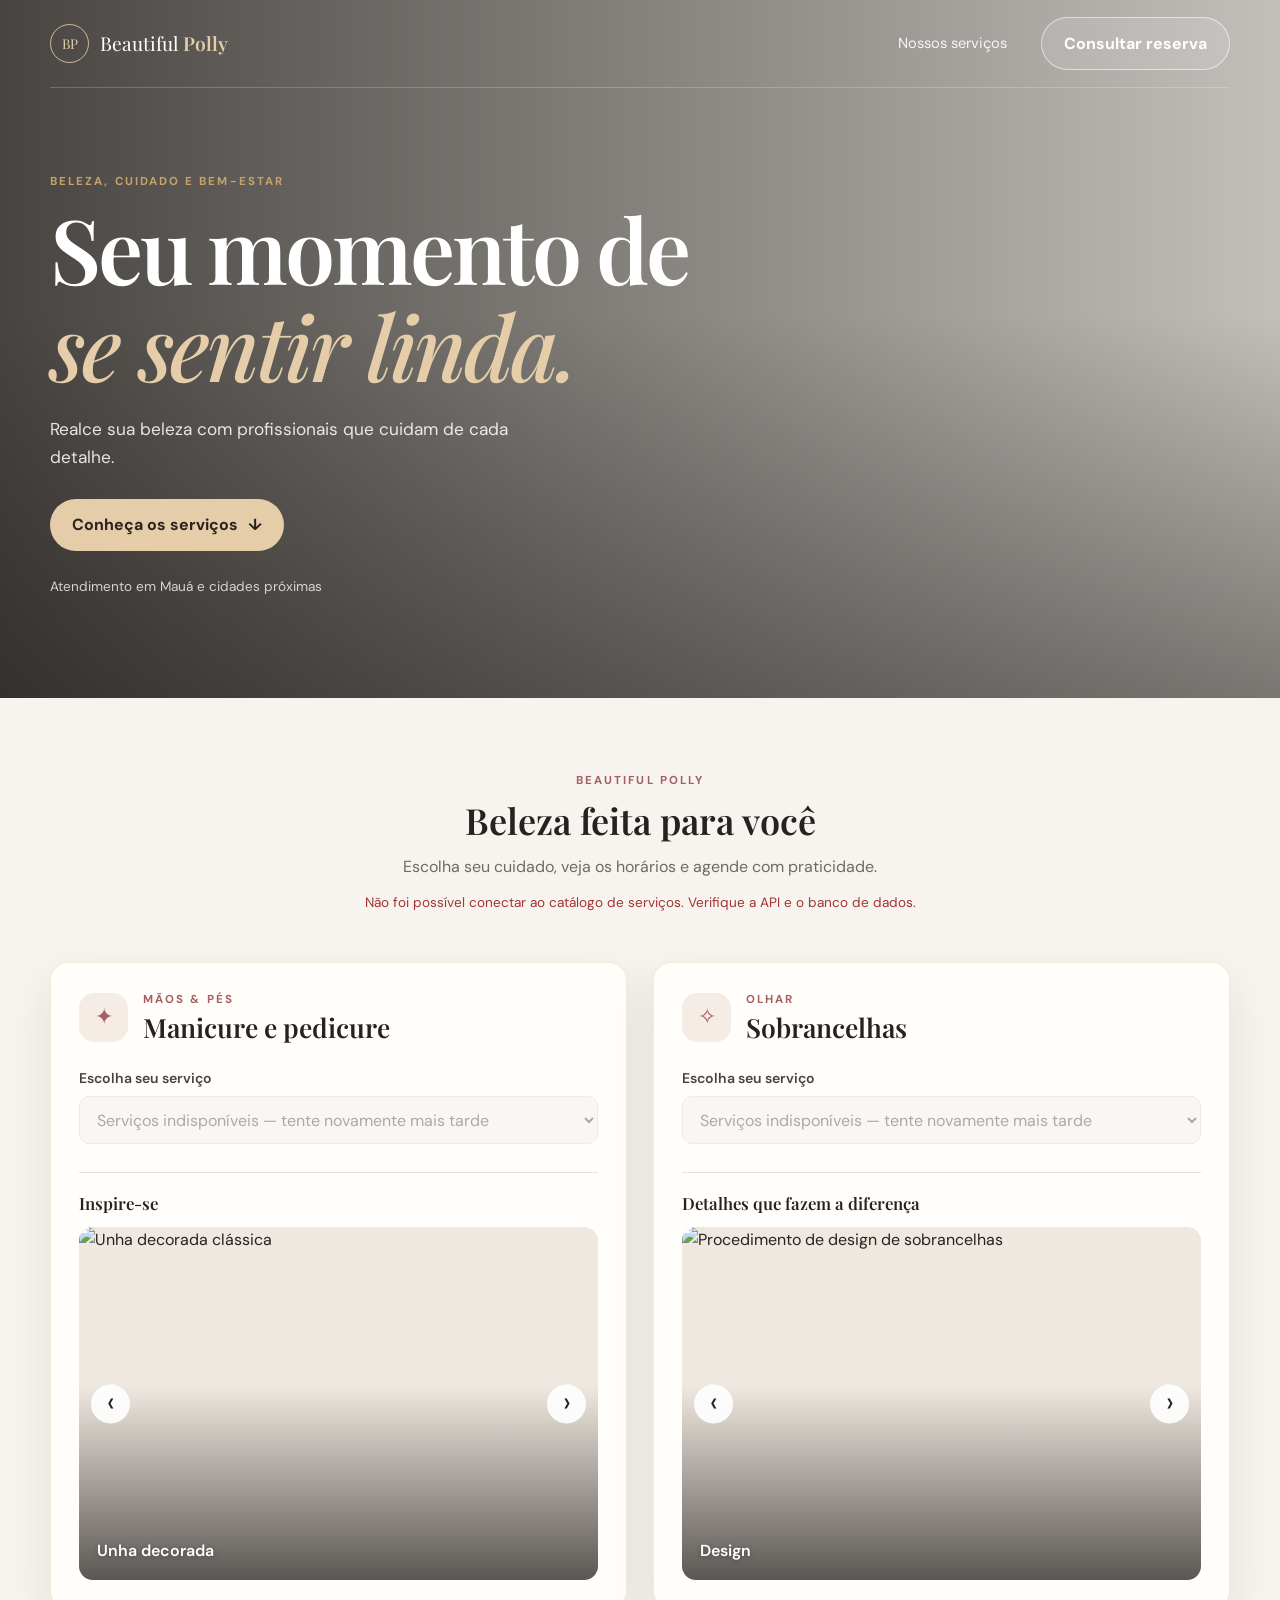
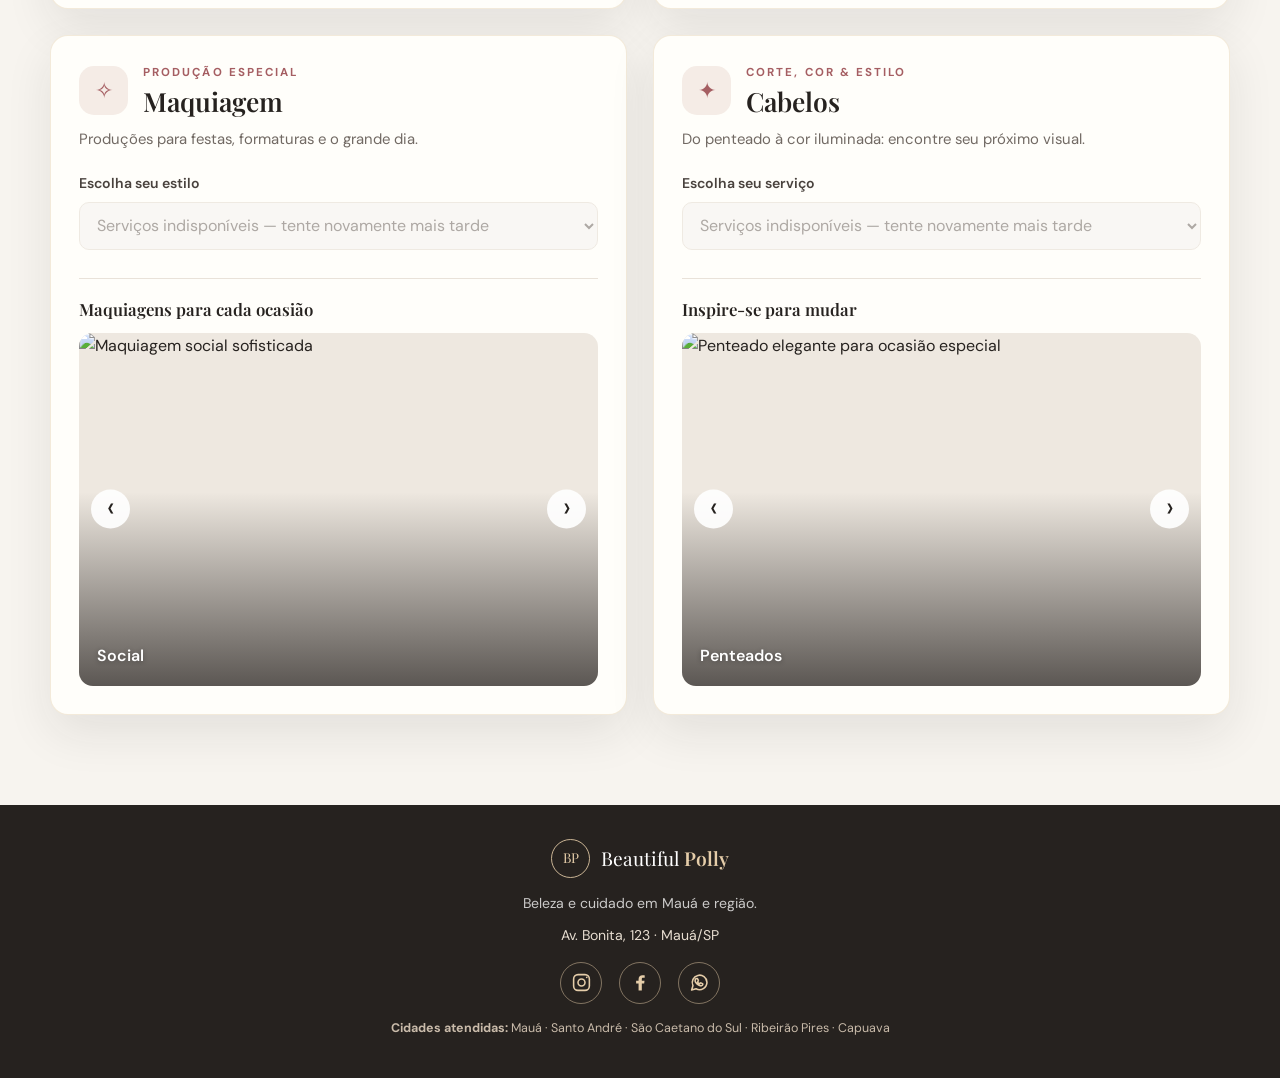
==== front-end/index.html @ bffb5fc8 "Novo design e novos cards" ====
<!DOCTYPE html>
<html lang="pt-br">
<head>
    <meta charset="UTF-8">
    <meta name="viewport" content="width=device-width, initial-scale=1.0">
    <meta name="theme-color" content="#26221f">
    <title>Beautiful Polly | Beleza e cuidado</title>
    <link rel="preconnect" href="https://fonts.googleapis.com">
    <link rel="preconnect" href="https://fonts.gstatic.com" crossorigin>
    <link href="https://fonts.googleapis.com/css2?family=DM+Sans:wght@400;500;600;700&family=Playfair+Display:wght@500;600;700&display=swap" rel="stylesheet">
    <link rel="stylesheet" href="manicure.css">
</head>
<body>
    <header class="container-topo">
        <nav class="topo-nav" aria-label="Navegação principal">
            <a class="marca" href="#" aria-label="Beautiful Polly, início">
                <span class="marca-simbolo">BP</span>
                <span>Beautiful <strong>Polly</strong></span>
            </a>
            <a class="nav-link" href="#servicos">Nossos serviços</a>
            <button id="btn-consultar-reserva" class="btn-secondary" type="button">Consultar reserva</button>
        </nav>
        <div class="hero-conteudo">
            <p class="eyebrow">BELEZA, CUIDADO E BEM-ESTAR</p>
            <h1>Seu momento de <em>se sentir linda.</em></h1>
            <p>Realce sua beleza com profissionais que cuidam de cada detalhe.</p>
            <a class="btn-primary hero-cta" href="#servicos">Conheça os serviços <span aria-hidden="true">↓</span></a>
            <p class="hero-local">Atendimento em Mauá e cidades próximas</p>
        </div>
    </header>

    <main>
        <section class="intro" id="servicos">
            <p class="eyebrow">BEAUTIFUL POLLY</p>
            <h2>Beleza feita para você</h2>
            <p>Escolha seu cuidado, veja os horários e agende com praticidade.</p>
            <div id="api-status" class="api-status" role="status" aria-live="polite">Carregando serviços...</div>
        </section>

        <div class="containers">
            <section class="container-servico" id="secao-manicure">
                <div class="service-heading"><span class="service-icon" aria-hidden="true">✦</span><div><p class="eyebrow">MÃOS & PÉS</p><h2>Manicure e pedicure</h2></div></div>
                <div class="form-group">
                    <label for="servico-unha">Escolha seu serviço</label>
                    <select id="servico-unha" data-service-group="manicure" disabled><option value="">Carregando serviços...</option></select>
                </div>
                <div id="agendamento-unha" class="agendamento-container hidden">
                    <div class="form-group">
                        <label for="data-unha">Escolha a data</label>
                        <input type="date" id="data-unha">
                    </div>
                    <div id="horarios-unha" class="horarios-grid" aria-live="polite"></div>
                    <button id="btn-agendar-unha" class="btn-primary hidden" type="button">Continuar agendamento</button>
                </div>
                <section class="galeria-servicos" aria-label="Galeria de manicure e pedicure">
                    <h3>Inspire-se</h3>
                    <div class="carousel-container" id="carousel-unhas">
                        <button class="carousel-btn prev" type="button" aria-label="Imagem anterior">‹</button>
                        <div class="carousel-slide-wrapper"><div class="carousel-slides">
                            <article class="slide"><img src="https://i.pinimg.com/originals/7d/c9/d7/7dc9d7f2c3acbea8d599c0aea354a5a6.jpg" alt="Unha decorada clássica"><span class="nome-servico">Unha decorada</span></article>
                            <article class="slide"><img src="https://unhadecorada.site/wp-content/uploads/2021/01/unhas-p%C3%A9-e-m%C3%A3o-cores-diferentes-8-768x768.jpg" alt="Pé e mão em cores diferentes"><span class="nome-servico">Pé e mão</span></article>
                            <article class="slide"><img src="https://tse1.mm.bing.net/th/id/OIP.oaQi8_VGrPEbTmiQxxJEdgHaHa?r=0&rs=1&pid=ImgDetMain&o=7&rm=3" alt="Esmaltação para os pés"><span class="nome-servico">Pé</span></article>
                            <article class="slide"><img src="https://tse1.explicit.bing.net/th/id/OIP.O8uq1WbGVQH853PHP3Tw-gHaE7?r=0&rs=1&pid=ImgDetMain&o=7&rm=3" alt="Esmaltação das mãos"><span class="nome-servico">Mão</span></article>
                            <article class="slide"><img src="https://www.dicasdemulher.com.br/wp-content/uploads/2019/05/modelos-de-unhas-46.jpg" alt="Unhas em gel com acabamento natural"><span class="nome-servico">Unha em gel</span></article>
                            <article class="slide"><img src="https://d33wubrfki0l68.cloudfront.net/bc0de794ed2656f212f29f119ae03c57b49b279e/472db/static/b194f6e69cbf21151286e770e3fdc54b/b5cea/unha-fibra-de-vidro-glitter.png" alt="Unhas de fibra com glitter"><span class="nome-servico">Unha de fibra</span></article>
                            <article class="slide"><img src="https://static.vecteezy.com/ti/fotos-gratis/p2/22372545-manicure-e-unha-extensao-com-acrilico-e-gel-a-projeto-e-fez-com-reflexivo-gel-esmaltes-foto.jpg" alt="Unhas de acrílico decoradas"><span class="nome-servico">Unha de acrílico</span></article>
                        </div></div>
                        <button class="carousel-btn next" type="button" aria-label="Próxima imagem">›</button>
                    </div>
                </section>
            </section>

            <section class="container-servico" id="secao-sobrancelha">
                <div class="service-heading"><span class="service-icon" aria-hidden="true">✧</span><div><p class="eyebrow">OLHAR</p><h2>Sobrancelhas</h2></div></div>
                <div class="form-group">
                    <label for="servico-sobrancelha">Escolha seu serviço</label>
                    <select id="servico-sobrancelha" data-service-group="sobrancelha" disabled><option value="">Carregando serviços...</option></select>
                </div>
                <div id="agendamento-sobrancelha" class="agendamento-container hidden">
                    <div class="form-group">
                        <label for="data-sobrancelha">Escolha a data</label>
                        <input type="date" id="data-sobrancelha">
                    </div>
                    <div id="horarios-sobrancelha" class="horarios-grid" aria-live="polite"></div>
                    <button id="btn-agendar-sobrancelha" class="btn-primary hidden" type="button">Continuar agendamento</button>
                </div>
                <section class="galeria-servicos" aria-label="Galeria de sobrancelhas">
                    <h3>Detalhes que fazem a diferença</h3>
                    <div class="carousel-container" id="carousel-sobrancelhas">
                        <button class="carousel-btn prev" type="button" aria-label="Imagem anterior">‹</button>
                        <div class="carousel-slide-wrapper"><div class="carousel-slides">
                            <article class="slide"><img src="https://i0.wp.com/priflor.com/wp-content/uploads/2023/02/esteticista-trabalhando-nas-sobrancelhas-de-uma-cliente-scaled.jpg?resize=2048%2C1363&ssl=1" alt="Procedimento de design de sobrancelhas"><span class="nome-servico">Design</span></article>
                            <article class="slide"><img src="https://th.bing.com/th/id/R.eb1fa3112455b542e28cdff7898caa32?rik=h6uIV9yt2qInuQ&pid=ImgRaw&r=0" alt="Sobrancelhas com henna"><span class="nome-servico">Henna</span></article>
                            <article class="slide"><img src="https://i.pinimg.com/originals/10/19/d6/1019d602d259ad3b92dc5f89d6e8680e.jpg" alt="Sobrancelha com microblading"><span class="nome-servico">Microblading</span></article>
                            <article class="slide"><img src="https://casaeconstrucao.org/wp-content/uploads/2021/06/15-resultado-de-sobrancelha-fio-a-fio.jpg" alt="Sobrancelhas fio a fio"><span class="nome-servico">Fio a fio</span></article>
                        </div></div>
                        <button class="carousel-btn next" type="button" aria-label="Próxima imagem">›</button>
                    </div>
                </section>
            </section>

            <section class="container-servico" id="secao-maquiagem">
                <div class="service-heading"><span class="service-icon" aria-hidden="true">✧</span><div><p class="eyebrow">PRODUÇÃO ESPECIAL</p><h2>Maquiagem</h2></div></div>
                <p class="service-description">Produções para festas, formaturas e o grande dia.</p>
                <div class="form-group">
                    <label for="servico-maquiagem">Escolha seu estilo</label>
                    <select id="servico-maquiagem" data-service-group="maquiagem" disabled><option value="">Carregando serviços...</option></select>
                </div>
                <div id="agendamento-maquiagem" class="agendamento-container hidden">
                    <div class="form-group">
                        <label for="data-maquiagem">Escolha a data</label>
                        <input type="date" id="data-maquiagem">
                    </div>
                    <div id="horarios-maquiagem" class="horarios-grid" aria-live="polite"></div>
                    <button id="btn-agendar-maquiagem" class="btn-primary hidden" type="button">Continuar agendamento</button>
                </div>
                <section class="galeria-servicos" aria-label="Galeria de maquiagens">
                    <h3>Maquiagens para cada ocasião</h3>
                    <div class="carousel-container" id="carousel-maquiagem">
                        <button class="carousel-btn prev" type="button" aria-label="Imagem anterior">‹</button>
                        <div class="carousel-slide-wrapper"><div class="carousel-slides">
                            <article class="slide"><img src="https://images.unsplash.com/photo-1487412720507-e7ab37603c6f?auto=format&fit=crop&w=900&q=85" alt="Maquiagem social sofisticada"><span class="nome-servico">Social</span></article>
                            <article class="slide"><img src="https://images.unsplash.com/photo-1522335789203-aabd1fc54bc9?auto=format&fit=crop&w=900&q=85" alt="Produção de maquiagem para noiva"><span class="nome-servico">Noiva</span></article>
                            <article class="slide"><img src="https://images.unsplash.com/photo-1508214751196-bcfd4ca60f91?auto=format&fit=crop&w=900&q=85" alt="Maquiagem para debutante"><span class="nome-servico">Debutante</span></article>
                        </div></div>
                        <button class="carousel-btn next" type="button" aria-label="Próxima imagem">›</button>
                    </div>
                </section>
            </section>

            <section class="container-servico" id="secao-cabelos">
                <div class="service-heading"><span class="service-icon" aria-hidden="true">✦</span><div><p class="eyebrow">CORTE, COR & ESTILO</p><h2>Cabelos</h2></div></div>
                <p class="service-description">Do penteado à cor iluminada: encontre seu próximo visual.</p>
                <div class="form-group">
                    <label for="servico-cabelos">Escolha seu serviço</label>
                    <select id="servico-cabelos" data-service-group="cabelos" disabled><option value="">Carregando serviços...</option></select>
                </div>
                <div id="agendamento-cabelos" class="agendamento-container hidden">
                    <div class="form-group">
                        <label for="data-cabelos">Escolha a data</label>
                        <input type="date" id="data-cabelos">
                    </div>
                    <div id="horarios-cabelos" class="horarios-grid" aria-live="polite"></div>
                    <button id="btn-agendar-cabelos" class="btn-primary hidden" type="button">Continuar agendamento</button>
                </div>
                <section class="galeria-servicos" aria-label="Galeria de cabelos">
                    <h3>Inspire-se para mudar</h3>
                    <div class="carousel-container" id="carousel-cabelos">
                        <button class="carousel-btn prev" type="button" aria-label="Imagem anterior">‹</button>
                        <div class="carousel-slide-wrapper"><div class="carousel-slides">
                            <article class="slide"><img src="https://images.unsplash.com/photo-1522337360788-8b13dee7a37e?auto=format&fit=crop&w=900&q=85" alt="Penteado elegante para ocasião especial"><span class="nome-servico">Penteados</span></article>
                            <article class="slide"><img src="https://images.unsplash.com/photo-1519699047748-de8e457a634e?auto=format&fit=crop&w=900&q=85" alt="Cabelo loiro com mechas iluminadas"><span class="nome-servico">Loiro iluminado e luzes</span></article>
                            <article class="slide"><img src="https://images.unsplash.com/photo-1595476108010-b4d1f102b1b1?auto=format&fit=crop&w=900&q=85" alt="Cabelo castanho com morena iluminada"><span class="nome-servico">Morena iluminada</span></article>
                            <article class="slide"><img src="https://images.unsplash.com/photo-1560869713-7d0a29430803?auto=format&fit=crop&w=900&q=85" alt="Corte de cabelo moderno em camadas"><span class="nome-servico">Cortes</span></article>
                        </div></div>
                        <button class="carousel-btn next" type="button" aria-label="Próxima imagem">›</button>
                    </div>
                </section>
            </section>
        </div>
    </main>

    <div id="modal-agendamento" class="modal hidden" aria-hidden="true">
        <div class="modal-conteudo" role="dialog" aria-modal="true" aria-labelledby="titulo-modal-agendamento">
            <button class="modal-fechar" type="button" aria-label="Fechar">&times;</button>
            <p class="eyebrow">SÓ MAIS UM PASSO</p>
            <h2 id="titulo-modal-agendamento">Seus dados</h2>
            <form id="form-coleta-dados">
                <label for="cli-nome">Nome completo</label>
                <input type="text" id="cli-nome" autocomplete="name" required>
                <label for="cli-tel">Telefone com DDD</label>
                <input type="tel" id="cli-tel" autocomplete="tel" required>
                <label for="cli-email">E-mail</label>
                <input type="email" id="cli-email" autocomplete="email" required>
                <label for="cli-end">Endereço</label>
                <input type="text" id="cli-end" autocomplete="street-address" required>
                <label for="cli-cpf">CPF</label>
                <input type="text" id="cli-cpf" inputmode="numeric" maxlength="14" placeholder="000.000.000-00" required>
                <label for="cli-cidade">Cidade / região</label>
                <select id="cli-cidade" required>
                    <option value="" selected disabled>Selecione sua cidade</option>
                    <option value="Mauá">Mauá</option>
                    <option value="Santo André">Santo André</option>
                    <option value="São Caetano do Sul">São Caetano do Sul</option>
                    <option value="Ribeirão Pires">Ribeirão Pires</option>
                    <option value="Capuava">Capuava</option>
                </select>
                <label for="cli-cep">CEP</label>
                <input type="text" id="cli-cep" inputmode="numeric" autocomplete="postal-code" maxlength="9" placeholder="00000-000" required>
                <p class="form-hint">Atendemos Mauá, Santo André, São Caetano do Sul, Ribeirão Pires e Capuava.</p>
                <button type="submit" class="btn-primary">Confirmar agendamento</button>
            </form>
        </div>
    </div>

    <div id="modal-consulta" class="modal hidden" aria-hidden="true">
        <div class="modal-conteudo" role="dialog" aria-modal="true" aria-labelledby="titulo-modal-consulta">
            <button id="fechar-consulta" class="modal-fechar" type="button" aria-label="Fechar">&times;</button>
            <p class="eyebrow">BEAUTIFUL POLLY</p>
            <h2 id="titulo-modal-consulta">Consultar reserva</h2>
            <form id="form-consulta">
                <label for="consulta-nome">Informe seu nome</label>
                <input type="text" id="consulta-nome" required>
                <button class="btn-primary" type="submit">Buscar reserva</button>
            </form>
            <div id="resultado-consulta" aria-live="polite"></div>
        </div>
    </div>

    <div id="modal-obrigado" class="modal hidden" aria-hidden="true">
        <div class="modal-conteudo obrigado-conteudo" role="dialog" aria-modal="true" aria-labelledby="titulo-obrigado">
            <p class="obrigado-emoji" aria-hidden="true">💖</p>
            <p class="eyebrow">AGENDAMENTO REALIZADO</p>
            <h2 id="titulo-obrigado">Obrigado pela preferência!</h2>
            <p class="obrigado-confirmacao">Enviaremos um e-mail para confirmar os dados do seu agendamento.</p>
            <section class="politica-agendamento" aria-labelledby="titulo-politica">
                <h3 id="titulo-politica">Para que seu atendimento seja perfeito</h3>
                <ul>
                    <li>Chegue com até 10 minutos de antecedência.</li>
                    <li>Em caso de atraso, avise o salão. Atrasos podem reduzir o tempo do serviço ou exigir remarcação.</li>
                    <li>Para cancelar ou remarcar, avise com pelo menos 24 horas de antecedência.</li>
                    <li>O não comparecimento sem aviso poderá exigir novo agendamento conforme disponibilidade.</li>
                </ul>
            </section>
            <button id="btn-voltar-inicio" class="btn-primary" type="button">Voltar à página inicial</button>
        </div>
    </div>

    <footer>
        <a class="marca marca-footer" href="#"><span class="marca-simbolo">BP</span><span>Beautiful <strong>Polly</strong></span></a>
        <p>Beleza e cuidado em Mauá e região.</p>
        <address class="footer-address">Av. Bonita, 123 · Mauá/SP</address>
        <div class="footer-social" aria-label="Redes sociais">
            <a href="https://www.instagram.com/popo7293/" target="_blank" rel="noopener noreferrer" aria-label="Instagram: popo7293" title="Instagram: popo7293">
                <svg viewBox="0 0 24 24" aria-hidden="true"><rect x="3" y="3" width="18" height="18" rx="5"></rect><circle cx="12" cy="12" r="4"></circle><circle class="icon-fill" cx="18" cy="6" r="1"></circle></svg>
            </a>
            <a href="https://www.facebook.com/share/1FKnjUipRu/" target="_blank" rel="noopener noreferrer" aria-label="Facebook: Polly Ydhdhaj" title="Facebook: Polly Ydhdhaj">
                <svg viewBox="0 0 24 24" aria-hidden="true"><path class="icon-fill" d="M13.5 21v-8h2.7l.4-3h-3.1V8.1c0-.9.3-1.5 1.6-1.5h1.7V3.9c-.3 0-1.4-.1-2.6-.1-2.6 0-4.4 1.6-4.4 4.5V10H7v3h2.8v8h3.7Z"></path></svg>
            </a>
            <a href="https://wa.me/5511999999999" target="_blank" rel="noopener noreferrer" aria-label="WhatsApp" title="WhatsApp">
                <svg viewBox="0 0 24 24" aria-hidden="true"><path d="M20.5 11.7a8.4 8.4 0 0 1-12.4 7.4L3 20.5l1.5-4.9a8.4 8.4 0 1 1 16-3.9Z"></path><path d="M8.2 7.8c.2-.4.4-.4.7-.4h.5c.2 0 .4.1.5.4l.8 1.9c.1.2.1.4-.1.6l-.6.7c-.2.2-.2.4-.1.6.4.7 1.1 1.4 1.8 1.8.2.1.4.1.6-.1l.7-.8c.2-.2.4-.2.6-.1l1.8.9c.2.1.4.2.4.4s-.1 1-.7 1.5c-.5.5-1.2.7-1.8.6-.7-.1-1.6-.4-2.7-1.1-1.4-.9-2.5-2.3-2.8-2.7-.3-.4-.8-1.2-.8-2.1s.5-1.7.7-2.1Z"></path></svg>
            </a>
        </div>
        <p class="footer-local"><strong>Cidades atendidas:</strong> Mauá · Santo André · São Caetano do Sul · Ribeirão Pires · Capuava</p>
    </footer>
    <script src="manicure.js"></script>
</body>
</html>
---- front-end/manicure.css ----
:root {
    --ink: #26221f;
    --muted: #716963;
    --cream: #f7f4ef;
    --paper: #fffefa;
    --rose: #a55e62;
    --rose-dark: #85464b;
    --gold: #c6a36a;
    --line: #e9e2d9;
    --shadow: 0 18px 48px rgba(38, 34, 31, 0.09);
    --radius: 18px;
    --transition: 0.25s ease;
}

* { box-sizing: border-box; }

html { scroll-behavior: smooth; }

body {
    margin: 0;
    background: var(--cream);
    color: var(--ink);
    font-family: "DM Sans", Arial, sans-serif;
    line-height: 1.6;
}

button, input, select { font: inherit; }
button, a { -webkit-tap-highlight-color: transparent; }

.container-topo {
    min-height: 640px;
    color: white;
    background:
        linear-gradient(90deg, rgba(28, 24, 21, 0.8), rgba(28, 24, 21, 0.24)),
        linear-gradient(0deg, rgba(28, 24, 21, 0.44), transparent 55%),
        url("https://images.unsplash.com/photo-1560066984-138dadb4c035?auto=format&fit=crop&w=2200&q=90") center 48% / cover;
    display: flex;
    flex-direction: column;
}

.topo-nav {
    width: min(1180px, calc(100% - 48px));
    min-height: 88px;
    margin: 0 auto;
    display: flex;
    align-items: center;
    gap: 34px;
    border-bottom: 1px solid rgba(255,255,255,.2);
}

.marca {
    display: inline-flex;
    align-items: center;
    gap: 11px;
    color: white;
    text-decoration: none;
    font-family: "Playfair Display", Georgia, serif;
    font-size: 1.2rem;
    white-space: nowrap;
}

.marca strong { color: #e5cda9; font-weight: 600; }

.marca-simbolo {
    width: 39px;
    height: 39px;
    display: grid;
    place-items: center;
    border: 1px solid rgba(229, 205, 169, .85);
    border-radius: 50%;
    color: #e5cda9;
    font-family: "Playfair Display", Georgia, serif;
    font-size: .85rem;
}

.nav-link {
    margin-left: auto;
    color: rgba(255,255,255,.9);
    text-decoration: none;
    font-size: .92rem;
}

.nav-link:hover { color: #e5cda9; }

.btn-secondary, .btn-primary {
    display: inline-flex;
    align-items: center;
    justify-content: center;
    gap: 10px;
    border: 0;
    border-radius: 999px;
    padding: 13px 22px;
    cursor: pointer;
    font-weight: 700;
    text-decoration: none;
    transition: var(--transition);
}

.btn-secondary {
    color: white;
    background: rgba(255,255,255,.12);
    border: 1px solid rgba(255,255,255,.56);
}

.btn-secondary:hover { background: white; color: var(--ink); }

.btn-primary { color: white; background: var(--rose); }
.btn-primary:hover { background: var(--rose-dark); transform: translateY(-2px); }
.btn-primary:disabled { opacity: .6; cursor: wait; transform: none; }

.hero-conteudo {
    width: min(1180px, calc(100% - 48px));
    margin: auto;
    padding: 85px 0 100px;
}

.eyebrow {
    margin: 0 0 9px;
    color: var(--gold);
    font-size: .72rem;
    font-weight: 700;
    letter-spacing: .18em;
}

.hero-conteudo h1 {
    max-width: 720px;
    margin: 0;
    font: 600 clamp(3rem, 7vw, 5.7rem)/1.08 "Playfair Display", Georgia, serif;
    letter-spacing: -.035em;
}

.hero-conteudo h1 em { color: #e5cda9; font-weight: 500; }
.hero-conteudo > p:not(.eyebrow):not(.hero-local) { max-width: 480px; margin: 22px 0 28px; color: rgba(255,255,255,.86); font-size: 1.08rem; }
.hero-cta { background: #e5cda9; color: #29231f; }
.hero-cta:hover { background: #f2dfc2; }
.hero-local { margin: 25px 0 0; color: rgba(255,255,255,.77); font-size: .85rem; }

.intro {
    max-width: 740px;
    margin: 0 auto;
    padding: 74px 24px 24px;
    text-align: center;
}

.intro .eyebrow, .service-heading .eyebrow { color: var(--rose); }
.intro h2, .container-servico h2, .modal-conteudo h2 {
    margin: 0;
    font: 600 clamp(1.7rem, 3vw, 2.25rem)/1.2 "Playfair Display", Georgia, serif;
}

.intro > p:not(.eyebrow) { margin: 12px 0; color: var(--muted); }
.api-status { min-height: 24px; color: var(--muted); font-size: .85rem; }
.api-status.error { color: #a33434; }

.containers {
    width: min(1180px, calc(100% - 48px));
    margin: 22px auto 90px;
    display: grid;
    grid-template-columns: repeat(2, minmax(0, 1fr));
    gap: 26px;
}

.container-servico {
    min-width: 0;
    padding: 28px;
    background: var(--paper);
    border: 1px solid rgba(198,163,106,.22);
    border-radius: var(--radius);
    box-shadow: var(--shadow);
}

.service-heading { display: flex; align-items: center; gap: 15px; margin-bottom: 23px; }
.service-heading .eyebrow { margin-bottom: 3px; }
.service-heading h2 { font-size: 1.65rem; }
.service-icon {
    width: 49px;
    height: 49px;
    display: grid;
    place-items: center;
    flex: 0 0 auto;
    border-radius: 15px;
    background: #f5ece6;
    color: var(--rose);
    font-size: 1.4rem;
}

.service-description { margin: -12px 0 20px; color: var(--muted); font-size: .93rem; }
.form-group { margin-bottom: 16px; }
label { display: block; margin-bottom: 7px; color: #49423d; font-size: .88rem; font-weight: 600; }

select, input {
    width: 100%;
    min-height: 48px;
    padding: 11px 13px;
    color: var(--ink);
    background: white;
    border: 1px solid var(--line);
    border-radius: 10px;
    outline: none;
    transition: border-color var(--transition), box-shadow var(--transition);
}

select:focus, input:focus { border-color: var(--rose); box-shadow: 0 0 0 3px rgba(165,94,98,.12); }
select:disabled { color: #8c8580; background: #f7f5f2; cursor: wait; }

.agendamento-container {
    margin-top: 21px;
    padding-top: 20px;
    border-top: 1px solid var(--line);
}

.horarios-grid {
    display: grid;
    grid-template-columns: repeat(auto-fill, minmax(76px, 1fr));
    gap: 8px;
    margin: 14px 0;
}

.hora-btn {
    min-height: 42px;
    color: var(--ink);
    background: white;
    border: 1px solid var(--line);
    border-radius: 9px;
    cursor: pointer;
    transition: var(--transition);
}

.hora-btn:hover, .hora-btn.selected { color: white; background: var(--rose); border-color: var(--rose); }
.hora-btn:disabled, .hora-btn:disabled:hover {
    color: #77716c;
    background: #e9e5e0;
    border-color: #ded8d0;
    cursor: not-allowed;
    opacity: .8;
}
.hora-btn.reservado { font-size: .78rem; }
.horarios-indisponiveis { grid-column: 1 / -1; margin: 4px 0; color: var(--muted); font-size: .88rem; }
.hora-btn:focus-visible, button:focus-visible, a:focus-visible { outline: 3px solid rgba(198,163,106,.75); outline-offset: 3px; }
.agendamento-container > .btn-primary { width: 100%; margin-top: 3px; }
.hidden { display: none !important; }

.galeria-servicos { margin-top: 28px; padding-top: 19px; border-top: 1px solid var(--line); }
.galeria-servicos h3 { margin: 0 0 13px; font: 600 1.05rem "Playfair Display", Georgia, serif; }
.carousel-container { position: relative; overflow: hidden; border-radius: 14px; background: #eee8e0; }
.carousel-slide-wrapper { position: relative; width: 100%; padding-bottom: 68%; }
.carousel-slides {
    position: absolute;
    inset: 0;
    display: flex;
    width: 100%;
    height: 100%;
    transition: transform .45s ease;
}

.slide { position: relative; flex: 0 0 100%; height: 100%; overflow: hidden; }
.slide::after { position: absolute; inset: 45% 0 0; background: linear-gradient(transparent, rgba(22,18,16,.68)); content: ""; pointer-events: none; }
.slide img { display: block; width: 100%; height: 100%; object-fit: cover; }
.nome-servico { position: absolute; z-index: 1; bottom: 17px; left: 18px; color: white; font-weight: 600; text-shadow: 0 1px 5px rgba(0,0,0,.3); }

.carousel-btn {
    position: absolute;
    z-index: 2;
    top: 50%;
    width: 39px;
    height: 39px;
    display: grid;
    place-items: center;
    padding: 0 0 4px;
    color: var(--ink);
    background: rgba(255,255,255,.91);
    border: 0;
    border-radius: 50%;
    cursor: pointer;
    font-size: 1.8rem;
    line-height: 1;
    transform: translateY(-50%);
    transition: var(--transition);
}

.carousel-btn:hover { color: white; background: var(--rose); }
.carousel-btn.prev { left: 12px; }
.carousel-btn.next { right: 12px; }

.modal {
    position: fixed;
    z-index: 20;
    inset: 0;
    display: flex;
    align-items: center;
    justify-content: center;
    padding: 20px;
    background: rgba(30,26,23,.68);
    backdrop-filter: blur(5px);
}

.modal-conteudo {
    position: relative;
    width: min(100%, 500px);
    max-height: min(92vh, 850px);
    overflow-y: auto;
    padding: 34px;
    background: var(--paper);
    border-radius: 20px;
    box-shadow: 0 24px 80px rgba(0,0,0,.25);
}

.modal-conteudo form { display: grid; gap: 8px; margin-top: 20px; }
.modal-conteudo form .btn-primary { width: 100%; margin-top: 12px; }
.modal-fechar {
    position: absolute;
    top: 12px;
    right: 16px;
    width: 38px;
    height: 38px;
    color: var(--muted);
    background: transparent;
    border: 0;
    cursor: pointer;
    font-size: 1.8rem;
}

.form-hint { margin: 2px 0; color: var(--muted); font-size: .78rem; }
#resultado-consulta { margin-top: 18px; }
.resultado-reserva { margin: 10px 0; padding: 13px; background: var(--cream); border-radius: 10px; }
.resultado-reserva p { margin: 3px 0; }
.obrigado-conteudo { text-align: center; }
.obrigado-emoji { margin: 0 0 8px; font-size: 2.8rem; line-height: 1; }
.obrigado-confirmacao { margin: 13px 0 20px; color: var(--muted); }
.politica-agendamento { margin: 20px 0; padding: 17px 18px; background: var(--cream); border-radius: 12px; text-align: left; }
.politica-agendamento h3 { margin: 0 0 9px; font: 600 1rem "Playfair Display", Georgia, serif; }
.politica-agendamento ul { margin: 0; padding-left: 20px; color: var(--muted); font-size: .85rem; }
.politica-agendamento li + li { margin-top: 6px; }
.obrigado-conteudo > .btn-primary { width: 100%; }

footer {
    padding: 34px 24px;
    color: rgba(255,255,255,.76);
    background: var(--ink);
    text-align: center;
    font-size: .88rem;
}

.marca-footer { justify-content: center; margin-bottom: 9px; }
footer p { margin: 5px 0; }
.footer-address { margin: 10px 0; color: #e7ddd0; font-style: normal; }
.footer-social { display: flex; justify-content: center; align-items: center; gap: 17px; margin: 15px 0; }
.footer-social a {
    width: 42px;
    height: 42px;
    display: grid;
    place-items: center;
    color: #e5cda9;
    border: 1px solid rgba(229,205,169,.48);
    border-radius: 50%;
    transition: var(--transition);
}
.footer-social a:hover { color: var(--ink); background: #e5cda9; transform: translateY(-2px); }
.footer-social svg { width: 21px; height: 21px; fill: none; stroke: currentColor; stroke-width: 1.8; stroke-linecap: round; stroke-linejoin: round; }
.footer-social svg .icon-fill { fill: currentColor; stroke: none; }
.footer-local { color: #c9bbaa; font-size: .78rem; }

@media (max-width: 760px) {
    .container-topo { min-height: 580px; background-position: 58% center; }
    .topo-nav { width: min(100% - 32px, 1180px); min-height: 76px; gap: 14px; }
    .marca { font-size: 1.05rem; }
    .marca-simbolo { width: 35px; height: 35px; }
    .nav-link { display: none; }
    .btn-secondary { margin-left: auto; padding: 10px 14px; font-size: .83rem; }
    .hero-conteudo { width: min(100% - 40px, 1180px); padding: 80px 0; }
    .hero-conteudo h1 { max-width: 560px; font-size: clamp(2.8rem, 12vw, 4.7rem); }
    .intro { padding-top: 56px; }
    .containers { width: min(100% - 32px, 560px); grid-template-columns: 1fr; gap: 18px; margin-top: 20px; }
    .container-servico { padding: 23px; }
}

@media (max-width: 420px) {
    .topo-nav { width: calc(100% - 24px); }
    .marca { gap: 7px; font-size: .96rem; }
    .btn-secondary { padding: 9px 11px; }
    .container-servico { padding: 19px; }
    .modal-conteudo { padding: 29px 22px; }
}

@media (prefers-reduced-motion: reduce) {
    *, *::before, *::after { scroll-behavior: auto !important; transition-duration: .01ms !important; }
}
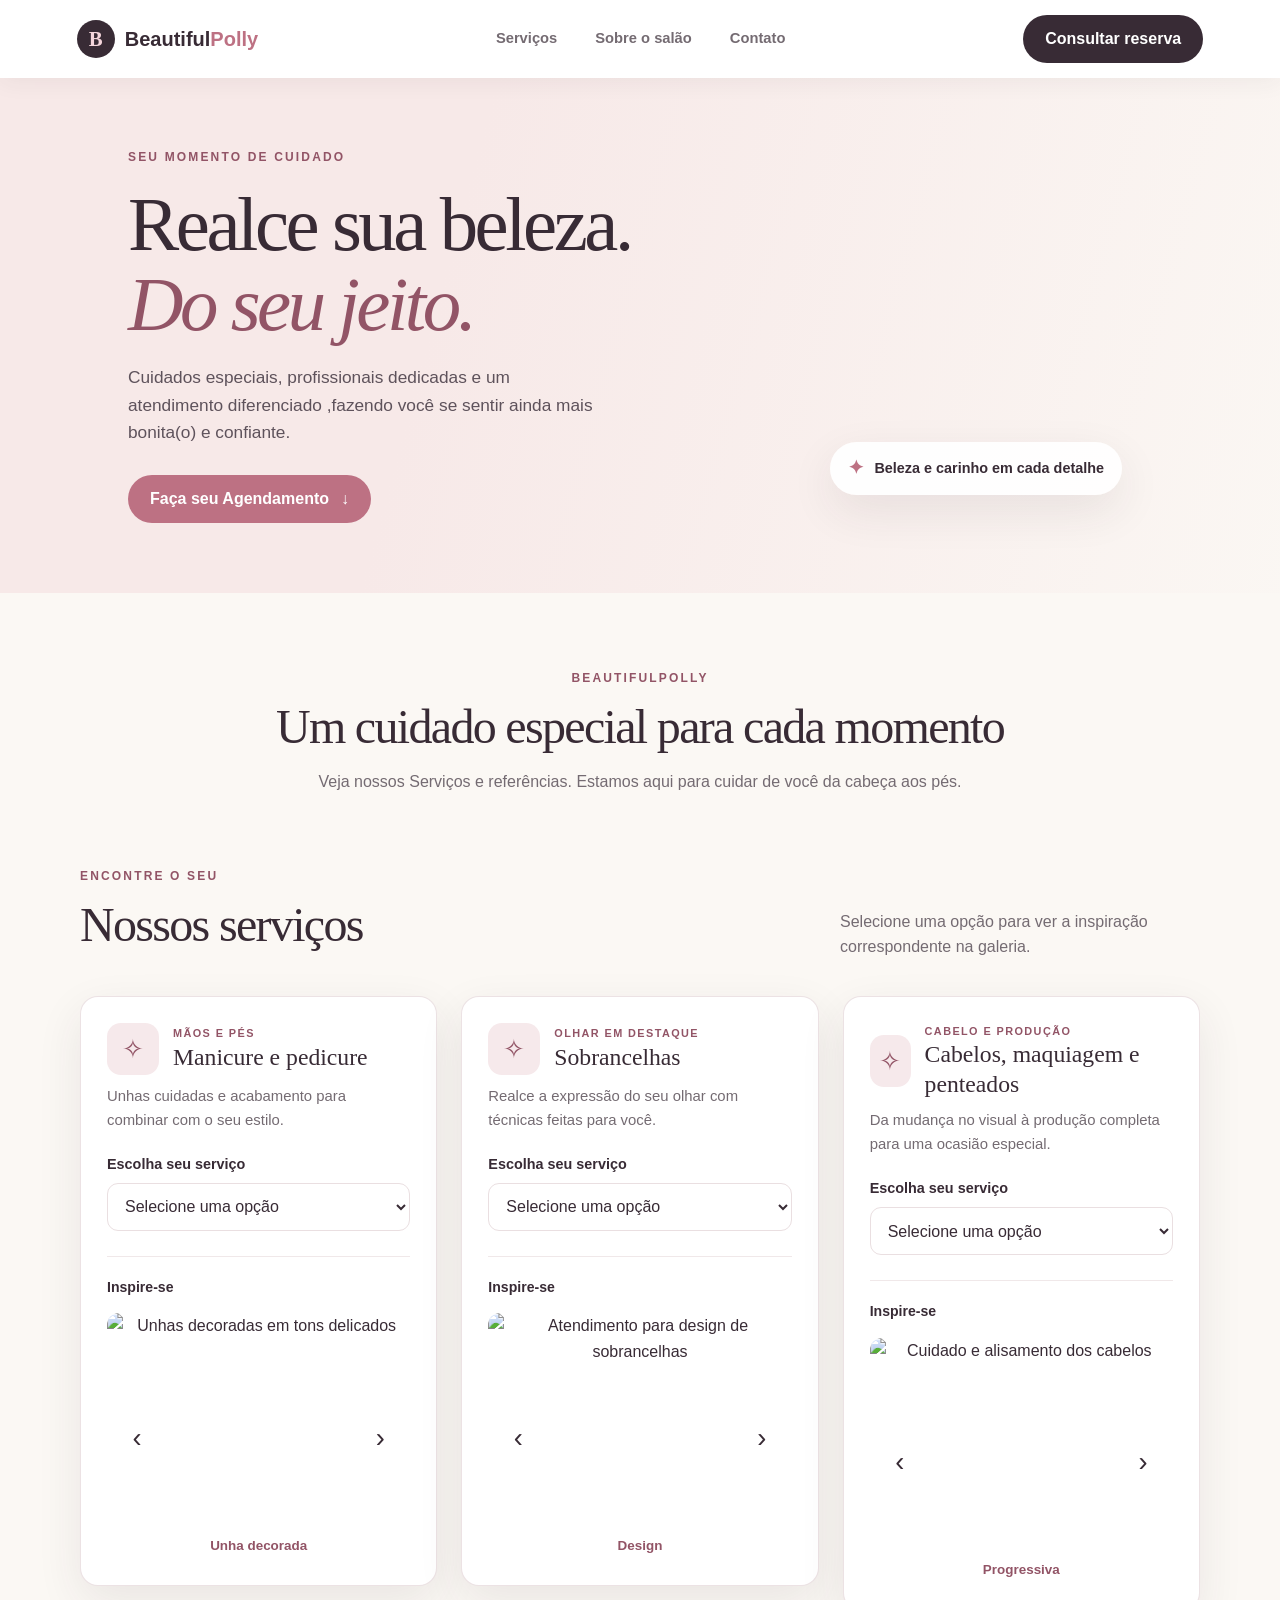
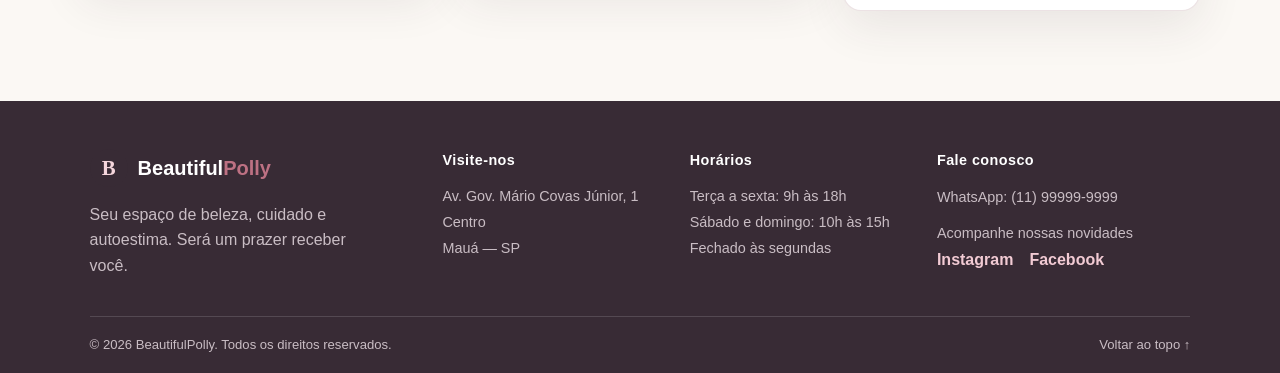
==== commit 52e6e63b: "ajustando funcionalidades da agenda e da apresentação" ====
--- a/front-end/index.html
+++ b/front-end/index.html
@@ -1,248 +1,297 @@
 <!DOCTYPE html>
-<html lang="pt-br">
+<html lang="pt-BR">
 <head>
     <meta charset="UTF-8">
     <meta name="viewport" content="width=device-width, initial-scale=1.0">
-    <meta name="theme-color" content="#26221f">
-    <title>Beautiful Polly | Beleza e cuidado</title>
-    <link rel="preconnect" href="https://fonts.googleapis.com">
-    <link rel="preconnect" href="https://fonts.gstatic.com" crossorigin>
-    <link href="https://fonts.googleapis.com/css2?family=DM+Sans:wght@400;500;600;700&family=Playfair+Display:wght@500;600;700&display=swap" rel="stylesheet">
-    <link rel="stylesheet" href="manicure.css">
+    <meta name="theme-color" content="#382b35">
+    <meta name="description" content="Agende seus serviços de beleza na BeautifulPolly. Manicure, sobrancelhas, cabelo, maquiagem e penteados.">
+    <title>BeautifulPolly | Beleza e bem-estar</title>
+    <link rel="stylesheet" href="manicure.css?v=20261109-agendamentos">
 </head>
 <body>
-    <header class="container-topo">
-        <nav class="topo-nav" aria-label="Navegação principal">
-            <a class="marca" href="#" aria-label="Beautiful Polly, início">
-                <span class="marca-simbolo">BP</span>
-                <span>Beautiful <strong>Polly</strong></span>
-            </a>
-            <a class="nav-link" href="#servicos">Nossos serviços</a>
-            <button id="btn-consultar-reserva" class="btn-secondary" type="button">Consultar reserva</button>
+    <header class="site-header">
+        <a class="brand" href="#inicio" aria-label="BeautifulPolly - início">
+            <span class="brand-mark" aria-hidden="true">B</span>
+            <span>Beautiful<span class="brand-accent">Polly</span></span>
+        </a>
+        <nav class="main-nav" aria-label="Navegação principal">
+            <a href="#servicos">Serviços</a>
+            <a href="sobre.html">Sobre o salão</a>
+            <a href="#contato">Contato</a>
         </nav>
-        <div class="hero-conteudo">
-            <p class="eyebrow">BELEZA, CUIDADO E BEM-ESTAR</p>
-            <h1>Seu momento de <em>se sentir linda.</em></h1>
-            <p>Realce sua beleza com profissionais que cuidam de cada detalhe.</p>
-            <a class="btn-primary hero-cta" href="#servicos">Conheça os serviços <span aria-hidden="true">↓</span></a>
-            <p class="hero-local">Atendimento em Mauá e cidades próximas</p>
-        </div>
+        <button id="btn-consultar-reserva" class="btn-secondary" type="button">Consultar reserva</button>
     </header>
 
     <main>
-        <section class="intro" id="servicos">
-            <p class="eyebrow">BEAUTIFUL POLLY</p>
-            <h2>Beleza feita para você</h2>
-            <p>Escolha seu cuidado, veja os horários e agende com praticidade.</p>
-            <div id="api-status" class="api-status" role="status" aria-live="polite">Carregando serviços...</div>
+        <section class="hero" id="inicio">
+            <div class="hero-content">
+                <p class="eyebrow">SEU MOMENTO DE CUIDADO</p>
+                <h1>Realce sua beleza.<br><span>Do seu jeito.</span></h1>
+                <p class="hero-copy">Cuidados especiais, profissionais dedicadas e um atendimento diferenciado ,fazendo você se sentir ainda mais bonita(o) e confiante.</p>
+                <a class="btn-primary hero-button" href="#servicos">Faça seu Agendamento <span aria-hidden="true">↓</span></a>
+            </div>
+            <div class="hero-image" role="img" aria-label="Ambiente acolhedor de beleza e autocuidado">
+                <div class="hero-note"><span>✦</span> Beleza e carinho em cada detalhe</div>
+            </div>
         </section>
 
-        <div class="containers">
-            <section class="container-servico" id="secao-manicure">
-                <div class="service-heading"><span class="service-icon" aria-hidden="true">✦</span><div><p class="eyebrow">MÃOS & PÉS</p><h2>Manicure e pedicure</h2></div></div>
-                <div class="form-group">
-                    <label for="servico-unha">Escolha seu serviço</label>
-                    <select id="servico-unha" data-service-group="manicure" disabled><option value="">Carregando serviços...</option></select>
+        <section class="intro-section" id="sobre">
+            <p class="eyebrow">BEAUTIFULPOLLY</p>
+            <h2>Um cuidado especial para cada momento</h2>
+            <p>Veja nossos Serviços e referências. Estamos aqui para cuidar de você da cabeça aos pés.</p>
+        </section>
+
+        <section class="services-section" id="servicos">
+            <div class="section-heading">
+                <div>
+                    <p class="eyebrow">ENCONTRE O SEU</p>
+                    <h2>Nossos serviços</h2>
                 </div>
-                <div id="agendamento-unha" class="agendamento-container hidden">
+                <p>Selecione uma opção para ver a inspiração correspondente na galeria.</p>
+            </div>
+
+            <div class="service-grid">
+                <article class="container-servico">
+                    <div class="service-heading">
+                        <span class="service-icon" aria-hidden="true">✧</span>
+                        <div>
+                            <p class="service-kicker">MÃOS E PÉS</p>
+                            <h3>Manicure e pedicure</h3>
+                        </div>
+                    </div>
+                    <p class="service-description">Unhas cuidadas e acabamento para combinar com o seu estilo.</p>
                     <div class="form-group">
-                        <label for="data-unha">Escolha a data</label>
-                        <input type="date" id="data-unha">
-                    </div>
-                    <div id="horarios-unha" class="horarios-grid" aria-live="polite"></div>
-                    <button id="btn-agendar-unha" class="btn-primary hidden" type="button">Continuar agendamento</button>
-                </div>
-                <section class="galeria-servicos" aria-label="Galeria de manicure e pedicure">
-                    <h3>Inspire-se</h3>
-                    <div class="carousel-container" id="carousel-unhas">
-                        <button class="carousel-btn prev" type="button" aria-label="Imagem anterior">‹</button>
-                        <div class="carousel-slide-wrapper"><div class="carousel-slides">
-                            <article class="slide"><img src="https://i.pinimg.com/originals/7d/c9/d7/7dc9d7f2c3acbea8d599c0aea354a5a6.jpg" alt="Unha decorada clássica"><span class="nome-servico">Unha decorada</span></article>
-                            <article class="slide"><img src="https://unhadecorada.site/wp-content/uploads/2021/01/unhas-p%C3%A9-e-m%C3%A3o-cores-diferentes-8-768x768.jpg" alt="Pé e mão em cores diferentes"><span class="nome-servico">Pé e mão</span></article>
-                            <article class="slide"><img src="https://tse1.mm.bing.net/th/id/OIP.oaQi8_VGrPEbTmiQxxJEdgHaHa?r=0&rs=1&pid=ImgDetMain&o=7&rm=3" alt="Esmaltação para os pés"><span class="nome-servico">Pé</span></article>
-                            <article class="slide"><img src="https://tse1.explicit.bing.net/th/id/OIP.O8uq1WbGVQH853PHP3Tw-gHaE7?r=0&rs=1&pid=ImgDetMain&o=7&rm=3" alt="Esmaltação das mãos"><span class="nome-servico">Mão</span></article>
-                            <article class="slide"><img src="https://www.dicasdemulher.com.br/wp-content/uploads/2019/05/modelos-de-unhas-46.jpg" alt="Unhas em gel com acabamento natural"><span class="nome-servico">Unha em gel</span></article>
-                            <article class="slide"><img src="https://d33wubrfki0l68.cloudfront.net/bc0de794ed2656f212f29f119ae03c57b49b279e/472db/static/b194f6e69cbf21151286e770e3fdc54b/b5cea/unha-fibra-de-vidro-glitter.png" alt="Unhas de fibra com glitter"><span class="nome-servico">Unha de fibra</span></article>
-                            <article class="slide"><img src="https://static.vecteezy.com/ti/fotos-gratis/p2/22372545-manicure-e-unha-extensao-com-acrilico-e-gel-a-projeto-e-fez-com-reflexivo-gel-esmaltes-foto.jpg" alt="Unhas de acrílico decoradas"><span class="nome-servico">Unha de acrílico</span></article>
-                        </div></div>
-                        <button class="carousel-btn next" type="button" aria-label="Próxima imagem">›</button>
-                    </div>
-                </section>
-            </section>
-
-            <section class="container-servico" id="secao-sobrancelha">
-                <div class="service-heading"><span class="service-icon" aria-hidden="true">✧</span><div><p class="eyebrow">OLHAR</p><h2>Sobrancelhas</h2></div></div>
-                <div class="form-group">
-                    <label for="servico-sobrancelha">Escolha seu serviço</label>
-                    <select id="servico-sobrancelha" data-service-group="sobrancelha" disabled><option value="">Carregando serviços...</option></select>
-                </div>
-                <div id="agendamento-sobrancelha" class="agendamento-container hidden">
+                        <label for="servico-unha">Escolha seu serviço</label>
+                        <select id="servico-unha">
+                            <option value="" disabled selected>Selecione uma opção</option>
+                            <option value="1" data-chave="decorada">Unha decorada — R$ 80,00</option>
+                            <option value="2" data-chave="peemao">Pé e mão simples — R$ 60,00</option>
+                            <option value="3" data-chave="pedicure">Pedicure — R$ 40,00</option>
+                            <option value="4" data-chave="mao">Mão — R$ 30,00</option>
+                            <option value="5" data-chave="unhadegel">Unha em gel — R$ 100,00</option>
+                            <option value="6" data-chave="unhadefibra">Unha de fibra — R$ 120,00</option>
+                            <option value="7" data-chave="unhaacrilico">Unha de acrílico — R$ 150,00</option>
+                        </select>
+                    </div>
+                    <div id="agendamento-unha" class="agendamento-container hidden">
+                        <div class="form-group">
+                            <label for="data-unha">Escolha uma data</label>
+                            <input type="date" id="data-unha">
+                        </div>
+                        <div id="horarios-unha" class="horarios-grid" aria-live="polite"></div>
+                        <button id="btn-agendar-unha" class="btn-primary hidden" type="button">Continuar agendamento</button>
+                    </div>
+                    <section class="galeria-servicos" aria-label="Galeria de manicure e pedicure">
+                        <h4>Inspire-se</h4>
+                        <div class="carousel-container" id="carousel-unhas">
+                            <button class="carousel-btn prev" type="button" aria-label="Imagem anterior">‹</button>
+                            <div class="carousel-slide-wrapper">
+                                <div class="carousel-slides">
+                                    <div class="slide"><img src="https://i.pinimg.com/originals/7d/c9/d7/7dc9d7f2c3acbea8d599c0aea354a5a6.jpg" alt="Unhas decoradas em tons delicados"><div class="nome-servico">Unha decorada</div></div>
+                                    <div class="slide"><img src="https://unhadecorada.site/wp-content/uploads/2021/01/unhas-p%C3%A9-e-m%C3%A3o-cores-diferentes-8-768x768.jpg" alt="Pé e mão com esmaltes coloridos"><div class="nome-servico">Pé e mão</div></div>
+                                    <div class="slide"><img src="https://tse1.mm.bing.net/th/id/OIP.oaQi8_VGrPEbTmiQxxJEdgHaHa?r=0&rs=1&pid=ImgDetMain&o=7&rm=3" alt="Pedicure com esmaltação"><div class="nome-servico">Pedicure</div></div>
+                                    <div class="slide"><img src="https://tse1.explicit.bing.net/th/id/OIP.O8uq1WbGVQH853PHP3Tw-gHaE7?r=0&rs=1&pid=ImgDetMain&o=7&rm=3" alt="Manicure com esmaltação"><div class="nome-servico">Mão</div></div>
+                                    <div class="slide"><img src="https://www.dicasdemulher.com.br/wp-content/uploads/2019/05/modelos-de-unhas-46.jpg" alt="Unhas de gel em estilo natural"><div class="nome-servico">Unha em gel</div></div>
+                                    <div class="slide"><img src="https://d33wubrfki0l68.cloudfront.net/bc0de794ed2656f212f29f119ae03c57b49b279e/472db/static/b194f6e69cbf21151286e770e3fdc54b/b5cea/unha-fibra-de-vidro-glitter.png" alt="Unhas de fibra com glitter"><div class="nome-servico">Unha de fibra</div></div>
+                                    <div class="slide"><img src="https://static.vecteezy.com/ti/fotos-gratis/p2/22372545-manicure-e-unha-extensao-com-acrilico-e-gel-a-projeto-e-fez-com-reflexivo-gel-esmaltes-foto.jpg" alt="Unhas de acrílico decoradas"><div class="nome-servico">Unha de acrílico</div></div>
+                                </div>
+                            </div>
+                            <button class="carousel-btn next" type="button" aria-label="Próxima imagem">›</button>
+                        </div>
+                    </section>
+                </article>
+
+                <article class="container-servico">
+                    <div class="service-heading">
+                        <span class="service-icon" aria-hidden="true">✧</span>
+                        <div>
+                            <p class="service-kicker">OLHAR EM DESTAQUE</p>
+                            <h3>Sobrancelhas</h3>
+                        </div>
+                    </div>
+                    <p class="service-description">Realce a expressão do seu olhar com técnicas feitas para você.</p>
                     <div class="form-group">
-                        <label for="data-sobrancelha">Escolha a data</label>
-                        <input type="date" id="data-sobrancelha">
-                    </div>
-                    <div id="horarios-sobrancelha" class="horarios-grid" aria-live="polite"></div>
-                    <button id="btn-agendar-sobrancelha" class="btn-primary hidden" type="button">Continuar agendamento</button>
-                </div>
-                <section class="galeria-servicos" aria-label="Galeria de sobrancelhas">
-                    <h3>Detalhes que fazem a diferença</h3>
-                    <div class="carousel-container" id="carousel-sobrancelhas">
-                        <button class="carousel-btn prev" type="button" aria-label="Imagem anterior">‹</button>
-                        <div class="carousel-slide-wrapper"><div class="carousel-slides">
-                            <article class="slide"><img src="https://i0.wp.com/priflor.com/wp-content/uploads/2023/02/esteticista-trabalhando-nas-sobrancelhas-de-uma-cliente-scaled.jpg?resize=2048%2C1363&ssl=1" alt="Procedimento de design de sobrancelhas"><span class="nome-servico">Design</span></article>
-                            <article class="slide"><img src="https://th.bing.com/th/id/R.eb1fa3112455b542e28cdff7898caa32?rik=h6uIV9yt2qInuQ&pid=ImgRaw&r=0" alt="Sobrancelhas com henna"><span class="nome-servico">Henna</span></article>
-                            <article class="slide"><img src="https://i.pinimg.com/originals/10/19/d6/1019d602d259ad3b92dc5f89d6e8680e.jpg" alt="Sobrancelha com microblading"><span class="nome-servico">Microblading</span></article>
-                            <article class="slide"><img src="https://casaeconstrucao.org/wp-content/uploads/2021/06/15-resultado-de-sobrancelha-fio-a-fio.jpg" alt="Sobrancelhas fio a fio"><span class="nome-servico">Fio a fio</span></article>
-                        </div></div>
-                        <button class="carousel-btn next" type="button" aria-label="Próxima imagem">›</button>
-                    </div>
-                </section>
-            </section>
-
-            <section class="container-servico" id="secao-maquiagem">
-                <div class="service-heading"><span class="service-icon" aria-hidden="true">✧</span><div><p class="eyebrow">PRODUÇÃO ESPECIAL</p><h2>Maquiagem</h2></div></div>
-                <p class="service-description">Produções para festas, formaturas e o grande dia.</p>
-                <div class="form-group">
-                    <label for="servico-maquiagem">Escolha seu estilo</label>
-                    <select id="servico-maquiagem" data-service-group="maquiagem" disabled><option value="">Carregando serviços...</option></select>
-                </div>
-                <div id="agendamento-maquiagem" class="agendamento-container hidden">
+                        <label for="servico-sobrancelha">Escolha seu serviço</label>
+                        <select id="servico-sobrancelha">
+                            <option value="" disabled selected>Selecione uma opção</option>
+                            <option value="8" data-chave="design">Design de sobrancelha — R$ 100,00</option>
+                            <option value="9" data-chave="henna">Henna — R$ 60,00</option>
+                            <option value="10" data-chave="microblading">Microblading — R$ 150,00</option>
+                            <option value="11" data-chave="sobrancelha-fio-a-fio">Fio a fio — R$ 150,00</option>
+                        </select>
+                    </div>
+                    <div id="agendamento-sobrancelha" class="agendamento-container hidden">
+                        <div class="form-group">
+                            <label for="data-sobrancelha">Escolha uma data</label>
+                            <input type="date" id="data-sobrancelha">
+                        </div>
+                        <div id="horarios-sobrancelha" class="horarios-grid" aria-live="polite"></div>
+                        <button id="btn-agendar-sobrancelha" class="btn-primary hidden" type="button">Continuar agendamento</button>
+                    </div>
+                    <section class="galeria-servicos" aria-label="Galeria de sobrancelhas">
+                        <h4>Inspire-se</h4>
+                        <div class="carousel-container" id="carousel-sobrancelhas">
+                            <button class="carousel-btn prev" type="button" aria-label="Imagem anterior">‹</button>
+                            <div class="carousel-slide-wrapper">
+                                <div class="carousel-slides">
+                                    <div class="slide"><img src="https://i0.wp.com/priflor.com/wp-content/uploads/2023/02/esteticista-trabalhando-nas-sobrancelhas-de-uma-cliente-scaled.jpg?resize=2048%2C1363&ssl=1" alt="Atendimento para design de sobrancelhas"><div class="nome-servico">Design</div></div>
+                                    <div class="slide"><img src="https://th.bing.com/th/id/R.eb1fa3112455b542e28cdff7898caa32?rik=h6uIV9yt2qInuQ&pid=ImgRaw&r=0" alt="Sobrancelhas com henna"><div class="nome-servico">Henna</div></div>
+                                    <div class="slide"><img src="https://i.pinimg.com/originals/10/19/d6/1019d602d259ad3b92dc5f89d6e8680e.jpg" alt="Resultado de microblading"><div class="nome-servico">Microblading</div></div>
+                                    <div class="slide"><img src="https://casaeconstrucao.org/wp-content/uploads/2021/06/15-resultado-de-sobrancelha-fio-a-fio.jpg" alt="Sobrancelhas fio a fio"><div class="nome-servico">Fio a fio</div></div>
+                                </div>
+                            </div>
+                            <button class="carousel-btn next" type="button" aria-label="Próxima imagem">›</button>
+                        </div>
+                    </section>
+                </article>
+
+                <article class="container-servico">
+                    <div class="service-heading">
+                        <span class="service-icon" aria-hidden="true">✧</span>
+                        <div>
+                            <p class="service-kicker">CABELO E PRODUÇÃO</p>
+                            <h3>Cabelos, maquiagem e penteados</h3>
+                        </div>
+                    </div>
+                    <p class="service-description">Da mudança no visual à produção completa para uma ocasião especial.</p>
                     <div class="form-group">
-                        <label for="data-maquiagem">Escolha a data</label>
-                        <input type="date" id="data-maquiagem">
-                    </div>
-                    <div id="horarios-maquiagem" class="horarios-grid" aria-live="polite"></div>
-                    <button id="btn-agendar-maquiagem" class="btn-primary hidden" type="button">Continuar agendamento</button>
-                </div>
-                <section class="galeria-servicos" aria-label="Galeria de maquiagens">
-                    <h3>Maquiagens para cada ocasião</h3>
-                    <div class="carousel-container" id="carousel-maquiagem">
-                        <button class="carousel-btn prev" type="button" aria-label="Imagem anterior">‹</button>
-                        <div class="carousel-slide-wrapper"><div class="carousel-slides">
-                            <article class="slide"><img src="https://images.unsplash.com/photo-1487412720507-e7ab37603c6f?auto=format&fit=crop&w=900&q=85" alt="Maquiagem social sofisticada"><span class="nome-servico">Social</span></article>
-                            <article class="slide"><img src="https://images.unsplash.com/photo-1522335789203-aabd1fc54bc9?auto=format&fit=crop&w=900&q=85" alt="Produção de maquiagem para noiva"><span class="nome-servico">Noiva</span></article>
-                            <article class="slide"><img src="https://images.unsplash.com/photo-1508214751196-bcfd4ca60f91?auto=format&fit=crop&w=900&q=85" alt="Maquiagem para debutante"><span class="nome-servico">Debutante</span></article>
-                        </div></div>
-                        <button class="carousel-btn next" type="button" aria-label="Próxima imagem">›</button>
-                    </div>
-                </section>
-            </section>
-
-            <section class="container-servico" id="secao-cabelos">
-                <div class="service-heading"><span class="service-icon" aria-hidden="true">✦</span><div><p class="eyebrow">CORTE, COR & ESTILO</p><h2>Cabelos</h2></div></div>
-                <p class="service-description">Do penteado à cor iluminada: encontre seu próximo visual.</p>
-                <div class="form-group">
-                    <label for="servico-cabelos">Escolha seu serviço</label>
-                    <select id="servico-cabelos" data-service-group="cabelos" disabled><option value="">Carregando serviços...</option></select>
-                </div>
-                <div id="agendamento-cabelos" class="agendamento-container hidden">
-                    <div class="form-group">
-                        <label for="data-cabelos">Escolha a data</label>
-                        <input type="date" id="data-cabelos">
-                    </div>
-                    <div id="horarios-cabelos" class="horarios-grid" aria-live="polite"></div>
-                    <button id="btn-agendar-cabelos" class="btn-primary hidden" type="button">Continuar agendamento</button>
-                </div>
-                <section class="galeria-servicos" aria-label="Galeria de cabelos">
-                    <h3>Inspire-se para mudar</h3>
-                    <div class="carousel-container" id="carousel-cabelos">
-                        <button class="carousel-btn prev" type="button" aria-label="Imagem anterior">‹</button>
-                        <div class="carousel-slide-wrapper"><div class="carousel-slides">
-                            <article class="slide"><img src="https://images.unsplash.com/photo-1522337360788-8b13dee7a37e?auto=format&fit=crop&w=900&q=85" alt="Penteado elegante para ocasião especial"><span class="nome-servico">Penteados</span></article>
-                            <article class="slide"><img src="https://images.unsplash.com/photo-1519699047748-de8e457a634e?auto=format&fit=crop&w=900&q=85" alt="Cabelo loiro com mechas iluminadas"><span class="nome-servico">Loiro iluminado e luzes</span></article>
-                            <article class="slide"><img src="https://images.unsplash.com/photo-1595476108010-b4d1f102b1b1?auto=format&fit=crop&w=900&q=85" alt="Cabelo castanho com morena iluminada"><span class="nome-servico">Morena iluminada</span></article>
-                            <article class="slide"><img src="https://images.unsplash.com/photo-1560869713-7d0a29430803?auto=format&fit=crop&w=900&q=85" alt="Corte de cabelo moderno em camadas"><span class="nome-servico">Cortes</span></article>
-                        </div></div>
-                        <button class="carousel-btn next" type="button" aria-label="Próxima imagem">›</button>
-                    </div>
-                </section>
-            </section>
-        </div>
+                        <label for="servico-beleza">Escolha seu serviço</label>
+                        <select id="servico-beleza">
+                            <option value="" disabled selected>Selecione uma opção</option>
+                            <option value="14" data-chave="progressiva">Progressiva — R$ 250,00</option>
+                            <option value="14" data-chave="corte">Corte — R$ 250,00</option>
+                            <option value="14" data-chave="pintura">Pintura e coloração — R$ 250,00</option>
+                            <option value="12" data-chave="maquiagem">Maquiagem — R$ 150,00</option>
+                            <option value="13" data-chave="penteado-noiva">Penteado para noiva — R$ 150,00</option>
+                            <option value="13" data-chave="penteado-debutante">Penteado para debutante — R$ 150,00</option>
+                        </select>
+                    </div>
+                    <div id="agendamento-beleza" class="agendamento-container hidden">
+                        <div class="form-group">
+                            <label for="data-beleza">Escolha uma data</label>
+                            <input type="date" id="data-beleza">
+                        </div>
+                        <div id="horarios-beleza" class="horarios-grid" aria-live="polite"></div>
+                        <button id="btn-agendar-beleza" class="btn-primary hidden" type="button">Continuar agendamento</button>
+                    </div>
+                    <section class="galeria-servicos" aria-label="Galeria de cabelo, maquiagem e penteados">
+                        <h4>Inspire-se</h4>
+                        <div class="carousel-container" id="carousel-beleza">
+                            <button class="carousel-btn prev" type="button" aria-label="Imagem anterior">‹</button>
+                            <div class="carousel-slide-wrapper">
+                                <div class="carousel-slides">
+                                    <div class="slide"><img src="https://pvbeauty.com.br/wp-content/uploads/2024/08/progressiva-cabelo-liso-castanho-feminino-lindo-pv-beauty-01-300x300.webp" alt="Cuidado e alisamento dos cabelos"><div class="nome-servico">Progressiva</div></div>
+                                    <div class="slide"><img src="https://uploads.folhavitoria.com.br/2025/07/VCQvOlV9-Copia-de-CORTE-DE-FOTOS-30.png" alt="Corte de cabelo no salão"><div class="nome-servico">Corte</div></div>
+                                    <div class="slide"><img src="https://i.pinimg.com/originals/54/50/e0/5450e0cf9d6780a7703c1c14fad6df83.jpg" alt="Coloração e pintura de cabelo"><div class="nome-servico">Pintura e coloração</div></div>
+                                    <div class="slide"><img src="https://i.pinimg.com/736x/6a/ba/7c/6aba7c9e81a7a36e43436ff3c3e53ae9.jpg" alt="Maquiagem profissional"><div class="nome-servico">Maquiagem</div></div>
+                                    <div class="slide"><img src="https://i.pinimg.com/736x/c2/58/b8/c258b85d961bc70f53ccb5fa6e75d4bc.jpg" alt="Penteado para noiva"><div class="nome-servico">Noivas</div></div>
+                                    <div class="slide"><img src="https://tse1.explicit.bing.net/th/id/OIP.C5fK4Ym7CH_j2HutaA9mUgHaFj?r=0&rs=1&pid=ImgDetMain&o=7&rm=3" alt="Penteado para debutante"><div class="nome-servico">Debutantes</div></div>
+                                </div>
+                            </div>
+                            <button class="carousel-btn next" type="button" aria-label="Próxima imagem">›</button>
+                        </div>
+                    </section>
+                </article>
+            </div>
+        </section>
     </main>
 
     <div id="modal-agendamento" class="modal hidden" aria-hidden="true">
-        <div class="modal-conteudo" role="dialog" aria-modal="true" aria-labelledby="titulo-modal-agendamento">
-            <button class="modal-fechar" type="button" aria-label="Fechar">&times;</button>
-            <p class="eyebrow">SÓ MAIS UM PASSO</p>
-            <h2 id="titulo-modal-agendamento">Seus dados</h2>
+        <div class="modal-conteudo" role="dialog" aria-modal="true" aria-labelledby="titulo-dados-cliente">
+            <button class="modal-fechar" type="button" aria-label="Fechar" data-fechar-modal="modal-agendamento">&times;</button>
+            <p class="eyebrow">QUASE LÁ</p>
+            <h2 id="titulo-dados-cliente">Seus dados</h2>
+            <p class="modal-intro">Preencha seus dados para confirmar o agendamento.</p>
             <form id="form-coleta-dados">
-                <label for="cli-nome">Nome completo</label>
-                <input type="text" id="cli-nome" autocomplete="name" required>
-                <label for="cli-tel">Telefone com DDD</label>
-                <input type="tel" id="cli-tel" autocomplete="tel" required>
-                <label for="cli-email">E-mail</label>
-                <input type="email" id="cli-email" autocomplete="email" required>
-                <label for="cli-end">Endereço</label>
-                <input type="text" id="cli-end" autocomplete="street-address" required>
-                <label for="cli-cpf">CPF</label>
-                <input type="text" id="cli-cpf" inputmode="numeric" maxlength="14" placeholder="000.000.000-00" required>
-                <label for="cli-cidade">Cidade / região</label>
-                <select id="cli-cidade" required>
-                    <option value="" selected disabled>Selecione sua cidade</option>
-                    <option value="Mauá">Mauá</option>
-                    <option value="Santo André">Santo André</option>
-                    <option value="São Caetano do Sul">São Caetano do Sul</option>
-                    <option value="Ribeirão Pires">Ribeirão Pires</option>
-                    <option value="Capuava">Capuava</option>
-                </select>
-                <label for="cli-cep">CEP</label>
-                <input type="text" id="cli-cep" inputmode="numeric" autocomplete="postal-code" maxlength="9" placeholder="00000-000" required>
-                <p class="form-hint">Atendemos Mauá, Santo André, São Caetano do Sul, Ribeirão Pires e Capuava.</p>
+                <label class="sr-only" for="cli-nome">Nome completo</label>
+                <input type="text" id="cli-nome" placeholder="Nome completo" autocomplete="name" minlength="3" maxlength="100" required>
+                <label class="sr-only" for="cli-tel">Telefone com DDD</label>
+                <input type="tel" id="cli-tel" placeholder="Telefone com DDD" autocomplete="tel" required>
+                <label class="sr-only" for="cli-email">E-mail</label>
+                <input type="email" id="cli-email" placeholder="E-mail" autocomplete="email" maxlength="254" required>
+                <label class="sr-only" for="cli-end">Endereço</label>
+                <input type="text" id="cli-end" placeholder="Endereço" autocomplete="street-address" required>
+                <label class="sr-only" for="cli-cpf">CPF</label>
+                <input type="text" id="cli-cpf" placeholder="CPF" inputmode="numeric" required>
+                <label class="sr-only" for="cli-cidade">Cidade</label>
+                <input type="text" id="cli-cidade" placeholder="Selecione ou digite sua cidade" autocomplete="address-level2" list="cidades-atendidas" required>
+                <datalist id="cidades-atendidas">
+                    <option value="Mauá"></option>
+                    <option value="Santo André"></option>
+                    <option value="Capuava"></option>
+                    <option value="São Bernardo do Campo"></option>
+                    <option value="Diadema"></option>
+                    <option value="Ribeirão Pires"></option>
+                    <option value="São Caetano do Sul"></option>
+                </datalist>
+                <label class="sr-only" for="cli-cep">CEP</label>
+                <input type="text" id="cli-cep" placeholder="CEP (00000-000)" autocomplete="postal-code" inputmode="numeric" maxlength="9" pattern="[0-9]{5}-?[0-9]{3}" required>
+                <p id="erro-agendamento" class="mensagem-erro" role="alert" aria-live="assertive"></p>
                 <button type="submit" class="btn-primary">Confirmar agendamento</button>
             </form>
         </div>
     </div>
 
+    <div id="modal-confirmacao" class="modal hidden" aria-hidden="true">
+        <div class="modal-conteudo confirmacao-conteudo" role="dialog" aria-modal="true" aria-labelledby="titulo-confirmacao">
+            <div class="confirmacao-icone" aria-hidden="true">✓</div>
+            <p class="eyebrow">AGENDAMENTO REGISTRADO</p>
+            <h2 id="titulo-confirmacao">Obrigado por confirmar sua presença 😊💖</h2>
+            <p id="mensagem-email-confirmacao" class="modal-intro"></p>
+            <section class="regras-atendimento" aria-labelledby="titulo-regras">
+                <h3 id="titulo-regras">Regras de atendimento</h3>
+                <p>Por favor, confirme os dados do seu agendamento e leia nossas regras:</p>
+                <ul>
+                    <li>Não toleramos atrasos. Respeitamos o horário combinado e o tempo de cada cliente; pedimos que também respeite o seu horário.</li>
+                    <li>Se precisar cancelar ou reagendar, avise o salão com antecedência.</li>
+                    <li>Nosso atendimento é sempre baseado no respeito e no cuidado com cada cliente.</li>
+                </ul>
+            </section>
+            <a id="btn-voltar-inicio" class="btn-primary" href="#inicio">Voltar à tela inicial</a>
+        </div>
+    </div>
+
     <div id="modal-consulta" class="modal hidden" aria-hidden="true">
-        <div class="modal-conteudo" role="dialog" aria-modal="true" aria-labelledby="titulo-modal-consulta">
+        <div class="modal-conteudo" role="dialog" aria-modal="true" aria-labelledby="titulo-consulta">
             <button id="fechar-consulta" class="modal-fechar" type="button" aria-label="Fechar">&times;</button>
-            <p class="eyebrow">BEAUTIFUL POLLY</p>
-            <h2 id="titulo-modal-consulta">Consultar reserva</h2>
+            <p class="eyebrow">SEU PRÓXIMO MOMENTO</p>
+            <h2 id="titulo-consulta">Consultar reserva</h2>
+            <p class="modal-intro">Informe o nome ou o e-mail cadastrado no agendamento.</p>
             <form id="form-consulta">
-                <label for="consulta-nome">Informe seu nome</label>
-                <input type="text" id="consulta-nome" required>
-                <button class="btn-primary" type="submit">Buscar reserva</button>
+                <label for="consulta-identificador">Nome ou e-mail cadastrado</label>
+                <input type="text" id="consulta-identificador" autocomplete="name" placeholder="Ex.: Maria ou maria@email.com" required>
+                <button class="btn-primary" type="submit">Buscar reservas</button>
             </form>
             <div id="resultado-consulta" aria-live="polite"></div>
         </div>
     </div>
 
-    <div id="modal-obrigado" class="modal hidden" aria-hidden="true">
-        <div class="modal-conteudo obrigado-conteudo" role="dialog" aria-modal="true" aria-labelledby="titulo-obrigado">
-            <p class="obrigado-emoji" aria-hidden="true">💖</p>
-            <p class="eyebrow">AGENDAMENTO REALIZADO</p>
-            <h2 id="titulo-obrigado">Obrigado pela preferência!</h2>
-            <p class="obrigado-confirmacao">Enviaremos um e-mail para confirmar os dados do seu agendamento.</p>
-            <section class="politica-agendamento" aria-labelledby="titulo-politica">
-                <h3 id="titulo-politica">Para que seu atendimento seja perfeito</h3>
-                <ul>
-                    <li>Chegue com até 10 minutos de antecedência.</li>
-                    <li>Em caso de atraso, avise o salão. Atrasos podem reduzir o tempo do serviço ou exigir remarcação.</li>
-                    <li>Para cancelar ou remarcar, avise com pelo menos 24 horas de antecedência.</li>
-                    <li>O não comparecimento sem aviso poderá exigir novo agendamento conforme disponibilidade.</li>
-                </ul>
-            </section>
-            <button id="btn-voltar-inicio" class="btn-primary" type="button">Voltar à página inicial</button>
-        </div>
-    </div>
-
-    <footer>
-        <a class="marca marca-footer" href="#"><span class="marca-simbolo">BP</span><span>Beautiful <strong>Polly</strong></span></a>
-        <p>Beleza e cuidado em Mauá e região.</p>
-        <address class="footer-address">Av. Bonita, 123 · Mauá/SP</address>
-        <div class="footer-social" aria-label="Redes sociais">
-            <a href="https://www.instagram.com/popo7293/" target="_blank" rel="noopener noreferrer" aria-label="Instagram: popo7293" title="Instagram: popo7293">
-                <svg viewBox="0 0 24 24" aria-hidden="true"><rect x="3" y="3" width="18" height="18" rx="5"></rect><circle cx="12" cy="12" r="4"></circle><circle class="icon-fill" cx="18" cy="6" r="1"></circle></svg>
-            </a>
-            <a href="https://www.facebook.com/share/1FKnjUipRu/" target="_blank" rel="noopener noreferrer" aria-label="Facebook: Polly Ydhdhaj" title="Facebook: Polly Ydhdhaj">
-                <svg viewBox="0 0 24 24" aria-hidden="true"><path class="icon-fill" d="M13.5 21v-8h2.7l.4-3h-3.1V8.1c0-.9.3-1.5 1.6-1.5h1.7V3.9c-.3 0-1.4-.1-2.6-.1-2.6 0-4.4 1.6-4.4 4.5V10H7v3h2.8v8h3.7Z"></path></svg>
-            </a>
-            <a href="https://wa.me/5511999999999" target="_blank" rel="noopener noreferrer" aria-label="WhatsApp" title="WhatsApp">
-                <svg viewBox="0 0 24 24" aria-hidden="true"><path d="M20.5 11.7a8.4 8.4 0 0 1-12.4 7.4L3 20.5l1.5-4.9a8.4 8.4 0 1 1 16-3.9Z"></path><path d="M8.2 7.8c.2-.4.4-.4.7-.4h.5c.2 0 .4.1.5.4l.8 1.9c.1.2.1.4-.1.6l-.6.7c-.2.2-.2.4-.1.6.4.7 1.1 1.4 1.8 1.8.2.1.4.1.6-.1l.7-.8c.2-.2.4-.2.6-.1l1.8.9c.2.1.4.2.4.4s-.1 1-.7 1.5c-.5.5-1.2.7-1.8.6-.7-.1-1.6-.4-2.7-1.1-1.4-.9-2.5-2.3-2.8-2.7-.3-.4-.8-1.2-.8-2.1s.5-1.7.7-2.1Z"></path></svg>
-            </a>
-        </div>
-        <p class="footer-local"><strong>Cidades atendidas:</strong> Mauá · Santo André · São Caetano do Sul · Ribeirão Pires · Capuava</p>
+    <footer class="site-footer" id="contato">
+        <div class="footer-main">
+            <div class="footer-brand">
+                <a class="brand footer-logo" href="#inicio">
+                    <span class="brand-mark" aria-hidden="true">B</span>
+                    <span>Beautiful<span class="brand-accent">Polly</span></span>
+                </a>
+                <p>Seu espaço de beleza, cuidado e autoestima. Será um prazer receber você.</p>
+            </div>
+            <div class="footer-column">
+                <h2>Visite-nos</h2>
+                <p>Av. Gov. Mário Covas Júnior, 1 Centro<br>Mauá — SP</p>
+            </div>
+            <div class="footer-column">
+                <h2>Horários</h2>
+                <p>Terça a sexta: 9h às 18h<br>Sábado e domingo: 10h às 15h<br>Fechado às segundas</p>
+            </div>
+            <div class="footer-column">
+                <h2>Fale conosco</h2>
+                <a href="https://wa.me/5511999999999" target="_blank" rel="noopener noreferrer">WhatsApp: (11) 99999-9999</a>
+                <p class="footer-social">Acompanhe nossas novidades</p>
+                <div class="social-links"><span>Instagram</span><span>Facebook</span></div>
+            </div>
+        </div>
+        <div class="footer-bottom"><span>© 2026 BeautifulPolly. Todos os direitos reservados.</span><a href="#inicio">Voltar ao topo ↑</a></div>
     </footer>
-    <script src="manicure.js"></script>
+    <script src="manicure.js?v=20261109-agendamentos"></script>
 </body>
 </html>
--- a/front-end/manicure.css
+++ b/front-end/manicure.css
@@ -1,387 +1,1309 @@
 :root {
-    --ink: #26221f;
-    --muted: #716963;
-    --cream: #f7f4ef;
-    --paper: #fffefa;
-    --rose: #a55e62;
-    --rose-dark: #85464b;
-    --gold: #c6a36a;
-    --line: #e9e2d9;
-    --shadow: 0 18px 48px rgba(38, 34, 31, 0.09);
+    --primary: #bd7183;
+    --primary-dark: #925466;
+    --ink: #382b35;
+    --muted: #746b72;
+    --rose: #f6e9eb;
+    --cream: #fbf8f4;
+    --white: #fff;
+    --border: #eadfe1;
+    --shadow: 0 16px 46px rgba(56, 43, 53, 0.09);
     --radius: 18px;
     --transition: 0.25s ease;
 }
 
-* { box-sizing: border-box; }
-
-html { scroll-behavior: smooth; }
+* {
+    box-sizing: border-box;
+    margin: 0;
+    padding: 0;
+}
+
+html {
+    scroll-behavior: smooth;
+}
 
 body {
-    margin: 0;
     background: var(--cream);
     color: var(--ink);
-    font-family: "DM Sans", Arial, sans-serif;
+    font-family: "Segoe UI", Arial, sans-serif;
     line-height: 1.6;
 }
 
-button, input, select { font: inherit; }
-button, a { -webkit-tap-highlight-color: transparent; }
-
-.container-topo {
-    min-height: 640px;
-    color: white;
-    background:
-        linear-gradient(90deg, rgba(28, 24, 21, 0.8), rgba(28, 24, 21, 0.24)),
-        linear-gradient(0deg, rgba(28, 24, 21, 0.44), transparent 55%),
-        url("https://images.unsplash.com/photo-1560066984-138dadb4c035?auto=format&fit=crop&w=2200&q=90") center 48% / cover;
-    display: flex;
-    flex-direction: column;
-}
-
-.topo-nav {
-    width: min(1180px, calc(100% - 48px));
-    min-height: 88px;
-    margin: 0 auto;
-    display: flex;
-    align-items: center;
-    gap: 34px;
-    border-bottom: 1px solid rgba(255,255,255,.2);
-}
-
-.marca {
+button,
+input,
+select {
+    font: inherit;
+}
+
+a {
+    color: inherit;
+}
+
+.site-header {
+    align-items: center;
+    background: rgba(255, 255, 255, 0.96);
+    box-shadow: 0 4px 22px rgba(56, 43, 53, 0.06);
+    display: flex;
+    gap: 32px;
+    justify-content: space-between;
+    padding: 15px clamp(20px, 6vw, 88px);
+    position: sticky;
+    top: 0;
+    z-index: 20;
+}
+
+.brand {
+    align-items: center;
+    color: var(--ink);
     display: inline-flex;
-    align-items: center;
-    gap: 11px;
-    color: white;
+    font-size: 1.25rem;
+    font-weight: 750;
+    gap: 10px;
     text-decoration: none;
-    font-family: "Playfair Display", Georgia, serif;
-    font-size: 1.2rem;
     white-space: nowrap;
 }
 
-.marca strong { color: #e5cda9; font-weight: 600; }
-
-.marca-simbolo {
-    width: 39px;
-    height: 39px;
-    display: grid;
-    place-items: center;
-    border: 1px solid rgba(229, 205, 169, .85);
+.brand-mark {
+    align-items: center;
+    background: var(--ink);
     border-radius: 50%;
-    color: #e5cda9;
-    font-family: "Playfair Display", Georgia, serif;
-    font-size: .85rem;
-}
-
-.nav-link {
-    margin-left: auto;
-    color: rgba(255,255,255,.9);
+    color: #f5d6dc;
+    display: inline-flex;
+    font-family: Georgia, serif;
+    font-size: 1.3rem;
+    height: 38px;
+    justify-content: center;
+    width: 38px;
+}
+
+.brand-accent {
+    color: var(--primary);
+}
+
+.main-nav {
+    align-items: center;
+    display: flex;
+    gap: clamp(16px, 3vw, 38px);
+}
+
+.main-nav a {
+    color: var(--muted);
+    font-size: 0.92rem;
+    font-weight: 600;
     text-decoration: none;
-    font-size: .92rem;
-}
-
-.nav-link:hover { color: #e5cda9; }
-
-.btn-secondary, .btn-primary {
-    display: inline-flex;
-    align-items: center;
-    justify-content: center;
-    gap: 10px;
+    transition: color var(--transition);
+}
+
+.main-nav a:hover,
+.footer-bottom a:hover,
+.footer-column a:hover {
+    color: var(--primary);
+}
+
+.btn-primary,
+.btn-secondary {
+    align-items: center;
     border: 0;
     border-radius: 999px;
-    padding: 13px 22px;
     cursor: pointer;
+    display: inline-flex;
     font-weight: 700;
+    justify-content: center;
+    min-height: 46px;
+    padding: 11px 22px;
     text-decoration: none;
-    transition: var(--transition);
+    transition: background var(--transition), transform var(--transition), box-shadow var(--transition);
+}
+
+.btn-primary {
+    background: var(--primary);
+    color: var(--white);
 }
 
 .btn-secondary {
-    color: white;
-    background: rgba(255,255,255,.12);
-    border: 1px solid rgba(255,255,255,.56);
-}
-
-.btn-secondary:hover { background: white; color: var(--ink); }
-
-.btn-primary { color: white; background: var(--rose); }
-.btn-primary:hover { background: var(--rose-dark); transform: translateY(-2px); }
-.btn-primary:disabled { opacity: .6; cursor: wait; transform: none; }
-
-.hero-conteudo {
-    width: min(1180px, calc(100% - 48px));
-    margin: auto;
-    padding: 85px 0 100px;
+    background: var(--ink);
+    color: var(--white);
+    white-space: nowrap;
+}
+
+.btn-primary:hover,
+.btn-secondary:hover {
+    background: var(--primary-dark);
+    box-shadow: 0 8px 20px rgba(146, 84, 102, 0.2);
+    transform: translateY(-2px);
+}
+
+.hero {
+    align-items: center;
+    background: linear-gradient(105deg, #f7e9e8 0%, #f7e9e8 35%, rgba(247, 233, 232, 0.72) 55%, rgba(247, 233, 232, 0.08) 100%), url("../backend/salaopolly.png") center 50% / cover;
+    display: flex;
+    min-height: 490px;
+    padding: 70px clamp(24px, 10vw, 150px);
+}
+
+.hero-content {
+    max-width: 570px;
 }
 
 .eyebrow {
-    margin: 0 0 9px;
-    color: var(--gold);
-    font-size: .72rem;
-    font-weight: 700;
-    letter-spacing: .18em;
-}
-
-.hero-conteudo h1 {
-    max-width: 720px;
-    margin: 0;
-    font: 600 clamp(3rem, 7vw, 5.7rem)/1.08 "Playfair Display", Georgia, serif;
-    letter-spacing: -.035em;
-}
-
-.hero-conteudo h1 em { color: #e5cda9; font-weight: 500; }
-.hero-conteudo > p:not(.eyebrow):not(.hero-local) { max-width: 480px; margin: 22px 0 28px; color: rgba(255,255,255,.86); font-size: 1.08rem; }
-.hero-cta { background: #e5cda9; color: #29231f; }
-.hero-cta:hover { background: #f2dfc2; }
-.hero-local { margin: 25px 0 0; color: rgba(255,255,255,.77); font-size: .85rem; }
-
-.intro {
-    max-width: 740px;
+    color: var(--primary-dark);
+    font-size: 0.75rem;
+    font-weight: 800;
+    letter-spacing: 0.18em;
+}
+
+.hero h1 {
+    font-family: Georgia, "Times New Roman", serif;
+    font-size: clamp(2.8rem, 6vw, 5rem);
+    font-weight: 500;
+    letter-spacing: -0.045em;
+    line-height: 1.05;
+    margin: 18px 0;
+}
+
+.hero h1 span {
+    color: var(--primary-dark);
+    font-style: italic;
+}
+
+.hero-copy {
+    color: #5e525b;
+    font-size: 1.08rem;
+    max-width: 480px;
+}
+
+.hero-button {
+    gap: 12px;
+    margin-top: 28px;
+}
+
+.hero-note {
+    align-items: center;
+    background: rgba(255, 255, 255, 0.92);
+    border-radius: 999px;
+    bottom: 28px;
+    box-shadow: var(--shadow);
+    color: var(--ink);
+    display: flex;
+    font-size: 0.9rem;
+    font-weight: 650;
+    gap: 10px;
+    padding: 11px 18px;
+    position: absolute;
+    right: 30px;
+}
+
+.hero-note span {
+    color: var(--primary);
+    font-size: 1.2rem;
+}
+
+.hero-image {
+    align-self: stretch;
+    flex: 1;
+    position: relative;
+}
+
+.intro-section {
     margin: 0 auto;
-    padding: 74px 24px 24px;
+    max-width: 780px;
+    padding: 76px 24px 62px;
     text-align: center;
 }
 
-.intro .eyebrow, .service-heading .eyebrow { color: var(--rose); }
-.intro h2, .container-servico h2, .modal-conteudo h2 {
-    margin: 0;
-    font: 600 clamp(1.7rem, 3vw, 2.25rem)/1.2 "Playfair Display", Georgia, serif;
-}
-
-.intro > p:not(.eyebrow) { margin: 12px 0; color: var(--muted); }
-.api-status { min-height: 24px; color: var(--muted); font-size: .85rem; }
-.api-status.error { color: #a33434; }
-
-.containers {
-    width: min(1180px, calc(100% - 48px));
-    margin: 22px auto 90px;
+.intro-section h2,
+.section-heading h2 {
+    font-family: Georgia, "Times New Roman", serif;
+    font-size: clamp(2rem, 4vw, 3rem);
+    font-weight: 500;
+    letter-spacing: -0.035em;
+    line-height: 1.2;
+    margin: 10px 0 14px;
+}
+
+.intro-section > p:last-child,
+.section-heading > p {
+    color: var(--muted);
+}
+
+.services-section {
+    margin: 0 auto;
+    max-width: 1320px;
+    padding: 10px 28px 90px;
+    scroll-margin-top: 90px;
+}
+
+.section-heading {
+    align-items: end;
+    display: flex;
+    justify-content: space-between;
+    margin: 0 auto 28px;
+    max-width: 1120px;
+}
+
+.section-heading > p {
+    max-width: 360px;
+    padding-bottom: 8px;
+}
+
+.service-grid {
+    align-items: start;
     display: grid;
+    gap: 24px;
     grid-template-columns: repeat(2, minmax(0, 1fr));
-    gap: 26px;
+    margin: 0 auto;
+    max-width: 1120px;
 }
 
 .container-servico {
-    min-width: 0;
-    padding: 28px;
-    background: var(--paper);
-    border: 1px solid rgba(198,163,106,.22);
+    background: var(--white);
+    border: 1px solid rgba(234, 223, 225, 0.9);
     border-radius: var(--radius);
     box-shadow: var(--shadow);
-}
-
-.service-heading { display: flex; align-items: center; gap: 15px; margin-bottom: 23px; }
-.service-heading .eyebrow { margin-bottom: 3px; }
-.service-heading h2 { font-size: 1.65rem; }
+    min-width: 0;
+    padding: 26px;
+}
+
+.service-heading {
+    align-items: center;
+    display: flex;
+    gap: 14px;
+    margin-bottom: 10px;
+}
+
 .service-icon {
-    width: 49px;
-    height: 49px;
-    display: grid;
-    place-items: center;
-    flex: 0 0 auto;
-    border-radius: 15px;
-    background: #f5ece6;
-    color: var(--rose);
-    font-size: 1.4rem;
-}
-
-.service-description { margin: -12px 0 20px; color: var(--muted); font-size: .93rem; }
-.form-group { margin-bottom: 16px; }
-label { display: block; margin-bottom: 7px; color: #49423d; font-size: .88rem; font-weight: 600; }
-
-select, input {
-    width: 100%;
+    align-items: center;
+    background: var(--rose);
+    border-radius: 14px;
+    color: var(--primary-dark);
+    display: inline-flex;
+    font-size: 1.65rem;
+    height: 52px;
+    justify-content: center;
+    width: 52px;
+}
+
+.service-kicker {
+    color: var(--primary-dark);
+    font-size: 0.68rem;
+    font-weight: 800;
+    letter-spacing: 0.13em;
+}
+
+.service-heading h3 {
+    font-family: Georgia, "Times New Roman", serif;
+    font-size: 1.48rem;
+    font-weight: 500;
+    line-height: 1.25;
+}
+
+.service-description {
+    color: var(--muted);
+    font-size: 0.93rem;
+    margin: 0 0 20px;
+    min-height: 48px;
+}
+
+.form-group {
+    margin-bottom: 14px;
+}
+
+.form-group label,
+#form-consulta label {
+    display: block;
+    font-size: 0.9rem;
+    font-weight: 700;
+    margin-bottom: 7px;
+}
+
+select,
+input:not([type="checkbox"]) {
+    background-color: #fff;
+    border: 1px solid var(--border);
+    border-radius: 11px;
+    color: var(--ink);
     min-height: 48px;
     padding: 11px 13px;
-    color: var(--ink);
-    background: white;
-    border: 1px solid var(--line);
-    border-radius: 10px;
+    transition: border var(--transition), box-shadow var(--transition);
+    width: 100%;
+}
+
+select:focus,
+input:focus {
+    border-color: var(--primary);
+    box-shadow: 0 0 0 3px rgba(189, 113, 131, 0.14);
     outline: none;
-    transition: border-color var(--transition), box-shadow var(--transition);
-}
-
-select:focus, input:focus { border-color: var(--rose); box-shadow: 0 0 0 3px rgba(165,94,98,.12); }
-select:disabled { color: #8c8580; background: #f7f5f2; cursor: wait; }
+}
+
+.hidden {
+    display: none !important;
+}
 
 .agendamento-container {
-    margin-top: 21px;
-    padding-top: 20px;
-    border-top: 1px solid var(--line);
+    border-top: 1px solid var(--border);
+    margin-top: 20px;
+    padding-top: 18px;
 }
 
 .horarios-grid {
     display: grid;
-    grid-template-columns: repeat(auto-fill, minmax(76px, 1fr));
     gap: 8px;
-    margin: 14px 0;
+    grid-template-columns: repeat(auto-fill, minmax(82px, 1fr));
+    margin: 12px 0;
 }
 
 .hora-btn {
-    min-height: 42px;
+    background: #fff;
+    border: 1px solid var(--border);
+    border-radius: 9px;
     color: var(--ink);
-    background: white;
-    border: 1px solid var(--line);
-    border-radius: 9px;
     cursor: pointer;
+    min-height: 40px;
     transition: var(--transition);
 }
 
-.hora-btn:hover, .hora-btn.selected { color: white; background: var(--rose); border-color: var(--rose); }
-.hora-btn:disabled, .hora-btn:disabled:hover {
-    color: #77716c;
-    background: #e9e5e0;
-    border-color: #ded8d0;
+.hora-btn:hover,
+.hora-btn.selected {
+    background: var(--primary);
+    border-color: var(--primary);
+    color: var(--white);
+}
+
+.hora-btn:disabled,
+.hora-btn:disabled:hover {
+    background: #f2eeee;
+    border-color: #e5dcde;
+    color: #8d8288;
     cursor: not-allowed;
-    opacity: .8;
-}
-.hora-btn.reservado { font-size: .78rem; }
-.horarios-indisponiveis { grid-column: 1 / -1; margin: 4px 0; color: var(--muted); font-size: .88rem; }
-.hora-btn:focus-visible, button:focus-visible, a:focus-visible { outline: 3px solid rgba(198,163,106,.75); outline-offset: 3px; }
-.agendamento-container > .btn-primary { width: 100%; margin-top: 3px; }
-.hidden { display: none !important; }
-
-.galeria-servicos { margin-top: 28px; padding-top: 19px; border-top: 1px solid var(--line); }
-.galeria-servicos h3 { margin: 0 0 13px; font: 600 1.05rem "Playfair Display", Georgia, serif; }
-.carousel-container { position: relative; overflow: hidden; border-radius: 14px; background: #eee8e0; }
-.carousel-slide-wrapper { position: relative; width: 100%; padding-bottom: 68%; }
+    font-size: 0.78rem;
+}
+
+.agendamento-container > .btn-primary {
+    margin-top: 4px;
+    width: 100%;
+}
+
+.galeria-servicos {
+    border-top: 1px solid #f0e8e9;
+    margin-top: 25px;
+    padding-top: 19px;
+}
+
+.galeria-servicos h4 {
+    font-size: 0.88rem;
+    margin-bottom: 12px;
+}
+
+.carousel-container {
+    border-radius: 13px;
+    margin: 0 auto;
+    max-width: 430px;
+    overflow: hidden;
+    position: relative;
+}
+
+.carousel-slide-wrapper {
+    aspect-ratio: 1 / 0.82;
+    position: relative;
+    width: 100%;
+}
+
 .carousel-slides {
+    display: flex;
+    height: 100%;
+    left: 0;
     position: absolute;
-    inset: 0;
-    display: flex;
+    top: 0;
+    transition: transform 0.5s ease-in-out;
     width: 100%;
-    height: 100%;
-    transition: transform .45s ease;
-}
-
-.slide { position: relative; flex: 0 0 100%; height: 100%; overflow: hidden; }
-.slide::after { position: absolute; inset: 45% 0 0; background: linear-gradient(transparent, rgba(22,18,16,.68)); content: ""; pointer-events: none; }
-.slide img { display: block; width: 100%; height: 100%; object-fit: cover; }
-.nome-servico { position: absolute; z-index: 1; bottom: 17px; left: 18px; color: white; font-weight: 600; text-shadow: 0 1px 5px rgba(0,0,0,.3); }
+}
+
+.slide {
+    align-items: center;
+    display: flex;
+    flex: 0 0 100%;
+    flex-direction: column;
+    justify-content: center;
+    min-width: 0;
+    text-align: center;
+}
+
+.slide img {
+    border-radius: 12px;
+    height: calc(100% - 34px);
+    object-fit: cover;
+    width: 100%;
+}
+
+.nome-servico {
+    color: var(--primary-dark);
+    font-size: 0.84rem;
+    font-weight: 700;
+    padding-top: 7px;
+}
 
 .carousel-btn {
-    position: absolute;
-    z-index: 2;
-    top: 50%;
-    width: 39px;
-    height: 39px;
-    display: grid;
-    place-items: center;
-    padding: 0 0 4px;
-    color: var(--ink);
-    background: rgba(255,255,255,.91);
+    align-items: center;
+    background: rgba(255, 255, 255, 0.92);
     border: 0;
     border-radius: 50%;
+    color: var(--ink);
+    cursor: pointer;
+    display: flex;
+    font-size: 1.7rem;
+    height: 40px;
+    justify-content: center;
+    line-height: 1;
+    position: absolute;
+    top: 43%;
+    transition: background var(--transition), color var(--transition);
+    width: 40px;
+    z-index: 2;
+}
+
+.carousel-btn:hover {
+    background: var(--primary);
+    color: var(--white);
+}
+
+.carousel-btn.prev {
+    left: 10px;
+}
+
+.carousel-btn.next {
+    right: 10px;
+}
+
+.modal {
+    align-items: center;
+    background: rgba(35, 28, 34, 0.65);
+    display: flex;
+    inset: 0;
+    justify-content: center;
+    overflow-y: auto;
+    padding: 20px;
+    position: fixed;
+    z-index: 50;
+}
+
+.modal-conteudo {
+    background: var(--white);
+    border-radius: 20px;
+    box-shadow: 0 24px 80px rgba(0, 0, 0, 0.24);
+    max-height: calc(100vh - 40px);
+    max-width: 470px;
+    overflow-y: auto;
+    padding: 32px;
+    position: relative;
+    width: 100%;
+}
+
+.modal-conteudo h2 {
+    font-family: Georgia, "Times New Roman", serif;
+    font-size: 1.8rem;
+    font-weight: 500;
+    margin: 5px 0;
+}
+
+.modal-intro {
+    color: var(--muted);
+    font-size: 0.92rem;
+    margin-bottom: 18px;
+}
+
+.confirmacao-conteudo {
+    max-width: 540px;
+    text-align: center;
+}
+
+.confirmacao-icone {
+    align-items: center;
+    background: #e7f3e9;
+    border-radius: 50%;
+    color: #39784a;
+    display: flex;
+    font-size: 1.8rem;
+    font-weight: 700;
+    height: 54px;
+    justify-content: center;
+    margin: 0 auto 15px;
+    width: 54px;
+}
+
+.confirmacao-conteudo h2 {
+    margin: 8px 0 12px;
+}
+
+.regras-atendimento {
+    background: var(--cream);
+    border: 1px solid var(--border);
+    border-radius: 13px;
+    margin: 20px 0;
+    padding: 17px 18px;
+    text-align: left;
+}
+
+.regras-atendimento h3 {
+    font-size: 1rem;
+    margin-bottom: 6px;
+}
+
+.regras-atendimento p,
+.regras-atendimento li {
+    color: var(--muted);
+    font-size: 0.9rem;
+}
+
+.regras-atendimento ul {
+    display: grid;
+    gap: 8px;
+    margin: 10px 0 0;
+    padding-left: 20px;
+}
+
+.confirmacao-conteudo > .btn-primary {
+    width: 100%;
+}
+
+.modal-conteudo form {
+    display: grid;
+    gap: 10px;
+}
+
+.modal-conteudo form .btn-primary {
+    margin-top: 5px;
+    width: 100%;
+}
+
+.modal-fechar {
+    background: transparent;
+    border: 0;
+    color: var(--muted);
     cursor: pointer;
     font-size: 1.8rem;
     line-height: 1;
-    transform: translateY(-50%);
-    transition: var(--transition);
-}
-
-.carousel-btn:hover { color: white; background: var(--rose); }
-.carousel-btn.prev { left: 12px; }
-.carousel-btn.next { right: 12px; }
-
-.modal {
-    position: fixed;
-    z-index: 20;
-    inset: 0;
-    display: flex;
-    align-items: center;
+    padding: 4px;
+    position: absolute;
+    right: 15px;
+    top: 13px;
+}
+
+#resultado-consulta {
+    margin-top: 18px;
+}
+
+.resultado-reserva {
+    background: var(--cream);
+    border: 1px solid var(--border);
+    border-radius: 11px;
+    list-style: none;
+    margin-top: 12px;
+    padding: 14px;
+}
+
+.resultado-reserva li + li {
+    margin-top: 5px;
+}
+
+.mensagem-erro {
+    color: #a63142;
+}
+
+.site-footer {
+    background: var(--ink);
+    color: #f6eff2;
+    padding: 48px clamp(24px, 7vw, 100px) 18px;
+    scroll-margin-top: 85px;
+}
+
+.footer-main {
+    display: grid;
+    gap: 36px;
+    grid-template-columns: 1.5fr 1fr 1fr 1.2fr;
+    margin: 0 auto;
+    max-width: 1180px;
+    padding-bottom: 38px;
+}
+
+.footer-logo {
+    color: var(--white);
+}
+
+.footer-brand > p {
+    color: #c9bdc4;
+    margin-top: 15px;
+    max-width: 280px;
+}
+
+.footer-column h2 {
+    color: var(--white);
+    font-size: 0.9rem;
+    letter-spacing: 0.03em;
+    margin-bottom: 12px;
+}
+
+.footer-column p,
+.footer-column a {
+    color: #c9bdc4;
+    font-size: 0.9rem;
+    line-height: 1.8;
+    text-decoration: none;
+}
+
+.footer-social {
+    margin-top: 10px;
+}
+
+.social-links {
+    display: flex;
+    gap: 16px;
+}
+
+.social-links span {
+    color: #f2cbd4;
+    font-weight: 650;
+}
+
+.footer-bottom {
+    align-items: center;
+    border-top: 1px solid rgba(255, 255, 255, 0.14);
+    color: #c9bdc4;
+    display: flex;
+    font-size: 0.82rem;
+    justify-content: space-between;
+    margin: 0 auto;
+    max-width: 1180px;
+    padding-top: 17px;
+}
+
+.footer-bottom a {
+    text-decoration: none;
+}
+
+.pagina-sobre {
+    --lavender: #eee8f0;
+    --sage: #e8eee8;
+}
+
+.voltar-inicio {
+    white-space: nowrap;
+}
+
+.sobre-hero {
+    align-items: center;
+    background: linear-gradient(105deg, #f7e9e8 0%, #f7e9e8 38%, rgba(247, 233, 232, 0.68) 58%, rgba(247, 233, 232, 0.06) 100%);
+    display: flex;
+    min-height: 490px;
+    overflow: hidden;
+    padding: 65px clamp(24px, 9vw, 130px);
+    position: relative;
+}
+
+.sobre-hero-conteudo {
+    max-width: 600px;
+    position: relative;
+    z-index: 1;
+}
+
+.sobre-hero h1 {
+    font-family: Georgia, "Times New Roman", serif;
+    font-size: clamp(2.5rem, 5vw, 4.5rem);
+    font-weight: 500;
+    letter-spacing: -0.045em;
+    line-height: 1.08;
+    margin: 18px 0;
+}
+
+.sobre-hero h1 span {
+    color: var(--primary-dark);
+    font-style: italic;
+}
+
+.sobre-hero-conteudo > p:not(.eyebrow) {
+    color: #5e525b;
+    font-size: 1.05rem;
+    margin-bottom: 24px;
+    max-width: 500px;
+}
+
+.sobre-hero-foto {
+    background: linear-gradient(90deg, #f7e9e8 0%, rgba(247, 233, 232, 0.03) 45%), url("../backend/salaopolly.png") center / cover;
+    inset: 0 0 0 38%;
+    position: absolute;
+}
+
+.sobre-selo {
+    background: rgba(255, 255, 255, 0.94);
+    border-radius: 999px;
+    bottom: 28px;
+    box-shadow: var(--shadow);
+    font-size: 0.9rem;
+    font-weight: 650;
+    padding: 11px 18px;
+    position: absolute;
+    right: clamp(20px, 6vw, 82px);
+}
+
+.sobre-selo span {
+    color: var(--primary);
+    margin-right: 7px;
+}
+
+.sobre-intro {
+    margin: auto;
+    max-width: 820px;
+    padding: 78px 24px 70px;
+    text-align: center;
+}
+
+.sobre-intro h2,
+.marcas-conteudo h2,
+.sobre-social-copy h2,
+.localizacao-section h2 {
+    font-family: Georgia, "Times New Roman", serif;
+    font-size: clamp(2rem, 4vw, 3rem);
+    font-weight: 500;
+    letter-spacing: -0.035em;
+    line-height: 1.2;
+    margin: 10px 0 14px;
+}
+
+.sobre-intro > p:last-child,
+.marcas-conteudo > p:not(.eyebrow),
+.sobre-social-copy > p:not(.eyebrow),
+.localizacao-section > div:first-child > p:not(.eyebrow) {
+    color: var(--muted);
+}
+
+.equipe-section,
+.espaco-section {
+    margin: auto;
+    max-width: 1280px;
+    padding: 16px 28px 76px;
+    scroll-margin-top: 90px;
+}
+
+.equipe-grid {
+    display: grid;
+    gap: 22px;
+    grid-template-columns: repeat(5, minmax(0, 1fr));
+}
+
+.equipe-card {
+    background: var(--white);
+    border: 1px solid var(--border);
+    border-radius: 18px;
+    box-shadow: var(--shadow);
+    overflow: hidden;
+}
+
+.equipe-card img {
+    aspect-ratio: 1.2 / 1;
+    display: block;
+    object-fit: cover;
+    width: 100%;
+}
+
+.equipe-card > div {
+    padding: 20px;
+}
+
+.equipe-card span {
+    color: var(--primary-dark);
+    font-size: 0.7rem;
+    font-weight: 800;
+    letter-spacing: 0.13em;
+}
+
+.equipe-card h3 {
+    font-family: Georgia, "Times New Roman", serif;
+    font-size: 1.35rem;
+    font-weight: 500;
+    margin: 4px 0;
+}
+
+.equipe-card p,
+.nota-ilustrativa {
+    color: var(--muted);
+    font-size: 0.84rem;
+}
+
+.nota-ilustrativa {
+    margin-top: 14px;
+    text-align: center;
+}
+
+.marcas-section {
+    align-items: center;
+    background: var(--sage);
+    display: grid;
+    gap: clamp(30px, 7vw, 90px);
+    grid-template-columns: 1fr 1fr;
+    padding: 72px clamp(24px, 9vw, 130px);
+}
+
+.marcas-foto {
+    background: url("../backend/salaopolly.png") center / cover;
+    border-radius: 24px;
+    box-shadow: var(--shadow);
+    min-height: 380px;
+}
+
+.marcas-conteudo {
+    max-width: 550px;
+}
+
+.marcas-lista {
+    display: flex;
+    flex-wrap: wrap;
+    gap: 9px;
+    margin: 23px 0;
+}
+
+.marcas-lista span {
+    background: rgba(255, 255, 255, 0.75);
+    border: 1px solid rgba(56, 43, 53, 0.08);
+    border-radius: 999px;
+    color: var(--ink);
+    font-size: 0.85rem;
+    font-weight: 650;
+    padding: 8px 13px;
+}
+
+.marcas-conteudo .marcas-detalhe {
+    font-size: 0.9rem;
+}
+
+.espaco-section {
+    padding-bottom: 78px;
+    padding-top: 78px;
+}
+
+.espaco-foto {
+    background: url("../backend/salaopolly.png") center 52% / cover;
+    border-radius: 22px;
+    box-shadow: var(--shadow);
+    min-height: clamp(280px, 43vw, 510px);
+}
+
+.sobre-destaques {
+    align-items: center;
+    background: var(--lavender);
+    display: grid;
+    gap: clamp(30px, 8vw, 100px);
+    grid-template-columns: minmax(300px, 0.9fr) 1.1fr;
+    padding: 76px clamp(24px, 12vw, 170px);
+}
+
+.social-card {
+    background: var(--white);
+    border: 1px solid var(--border);
+    border-radius: 18px;
+    box-shadow: var(--shadow);
+    max-width: 430px;
+    padding: 23px;
+    width: 100%;
+}
+
+.social-card-topo {
+    align-items: center;
+    display: flex;
+    gap: 12px;
+}
+
+.social-avatar {
+    align-items: center;
+    background: linear-gradient(135deg, var(--primary), #e3b2bb);
+    border: 3px solid #f5e7eb;
+    border-radius: 50%;
+    color: var(--white);
+    display: flex;
+    font-family: Georgia, serif;
+    font-size: 1.2rem;
+    height: 48px;
     justify-content: center;
-    padding: 20px;
-    background: rgba(30,26,23,.68);
-    backdrop-filter: blur(5px);
-}
-
-.modal-conteudo {
+    width: 48px;
+}
+
+.social-card-topo > div {
+    display: grid;
+    font-size: 0.9rem;
+}
+
+.social-card-topo > div span,
+.social-numeros span {
+    color: var(--muted);
+    font-size: 0.78rem;
+}
+
+.instagram-icone {
+    color: var(--primary-dark);
+    display: inline-flex;
+    margin-left: auto;
+}
+
+.instagram-icone svg,
+.instagram-botao-icone {
+    fill: none;
+    height: 24px;
+    stroke: currentColor;
+    stroke-width: 1.7;
+    width: 24px;
+}
+
+.instagram-icone .instagram-ponto,
+.instagram-botao-icone .instagram-ponto {
+    fill: currentColor;
+    stroke: none;
+}
+
+.sobre-social-copy .instagram-botao-icone {
+    height: 19px;
+    margin-right: 8px;
+    width: 19px;
+}
+
+.social-numeros {
+    border-bottom: 1px solid var(--border);
+    border-top: 1px solid var(--border);
+    display: flex;
+    justify-content: space-between;
+    margin: 20px 0 14px;
+    padding: 14px 0;
+    text-align: center;
+}
+
+.social-numeros div {
+    display: grid;
+}
+
+.social-numeros strong {
+    font-size: 1.05rem;
+}
+
+.social-curtidas {
+    color: var(--primary-dark);
+    font-size: 0.88rem;
+    font-weight: 650;
+}
+
+.sobre-social-copy .btn-secondary {
+    margin-top: 20px;
+}
+
+.localizacao-section {
+    align-items: center;
+    display: grid;
+    gap: 45px;
+    grid-template-columns: 0.8fr 1.2fr;
+    margin: auto;
+    max-width: 1180px;
+    padding: 82px 28px;
+    scroll-margin-top: 90px;
+}
+
+.localizacao-section .localizacao-horario {
+    margin: 16px 0 22px;
+}
+
+.localizacao-mapa {
+    background-color: #e9eee7;
+    background-image:
+        linear-gradient(30deg, transparent 47%, rgba(255, 255, 255, 0.9) 48%, rgba(255, 255, 255, 0.9) 53%, transparent 54%),
+        linear-gradient(120deg, transparent 32%, rgba(255, 255, 255, 0.9) 33%, rgba(255, 255, 255, 0.9) 39%, transparent 40%),
+        linear-gradient(72deg, transparent 69%, rgba(255, 255, 255, 0.9) 70%, rgba(255, 255, 255, 0.9) 75%, transparent 76%),
+        repeating-linear-gradient(0deg, transparent 0 58px, rgba(130, 151, 129, 0.12) 59px 60px);
+    border: 1px solid var(--border);
+    border-radius: 20px;
+    min-height: 310px;
+    overflow: hidden;
     position: relative;
-    width: min(100%, 500px);
-    max-height: min(92vh, 850px);
-    overflow-y: auto;
-    padding: 34px;
-    background: var(--paper);
-    border-radius: 20px;
-    box-shadow: 0 24px 80px rgba(0,0,0,.25);
-}
-
-.modal-conteudo form { display: grid; gap: 8px; margin-top: 20px; }
-.modal-conteudo form .btn-primary { width: 100%; margin-top: 12px; }
-.modal-fechar {
+}
+
+.localizacao-mapa::before {
+    background: var(--primary);
+    border: 5px solid var(--white);
+    border-radius: 50% 50% 50% 0;
+    box-shadow: 0 5px 16px rgba(56, 43, 53, 0.24);
+    content: "";
+    height: 24px;
+    left: 50%;
     position: absolute;
-    top: 12px;
-    right: 16px;
-    width: 38px;
-    height: 38px;
-    color: var(--muted);
-    background: transparent;
-    border: 0;
-    cursor: pointer;
-    font-size: 1.8rem;
-}
-
-.form-hint { margin: 2px 0; color: var(--muted); font-size: .78rem; }
-#resultado-consulta { margin-top: 18px; }
-.resultado-reserva { margin: 10px 0; padding: 13px; background: var(--cream); border-radius: 10px; }
-.resultado-reserva p { margin: 3px 0; }
-.obrigado-conteudo { text-align: center; }
-.obrigado-emoji { margin: 0 0 8px; font-size: 2.8rem; line-height: 1; }
-.obrigado-confirmacao { margin: 13px 0 20px; color: var(--muted); }
-.politica-agendamento { margin: 20px 0; padding: 17px 18px; background: var(--cream); border-radius: 12px; text-align: left; }
-.politica-agendamento h3 { margin: 0 0 9px; font: 600 1rem "Playfair Display", Georgia, serif; }
-.politica-agendamento ul { margin: 0; padding-left: 20px; color: var(--muted); font-size: .85rem; }
-.politica-agendamento li + li { margin-top: 6px; }
-.obrigado-conteudo > .btn-primary { width: 100%; }
-
-footer {
-    padding: 34px 24px;
-    color: rgba(255,255,255,.76);
+    top: 42%;
+    transform: translate(-50%, -50%) rotate(-45deg);
+    width: 24px;
+}
+
+.localizacao-mapa::after {
+    background: rgba(255, 255, 255, 0.94);
+    border-radius: 9px;
+    box-shadow: var(--shadow);
+    color: var(--ink);
+    content: "BeautifulPolly · Mauá";
+    font-size: 0.85rem;
+    font-weight: 700;
+    left: 50%;
+    padding: 8px 12px;
+    position: absolute;
+    top: calc(42% + 28px);
+    transform: translateX(-50%);
+    white-space: nowrap;
+}
+
+.sobre-footer {
+    align-items: center;
     background: var(--ink);
-    text-align: center;
-    font-size: .88rem;
-}
-
-.marca-footer { justify-content: center; margin-bottom: 9px; }
-footer p { margin: 5px 0; }
-.footer-address { margin: 10px 0; color: #e7ddd0; font-style: normal; }
-.footer-social { display: flex; justify-content: center; align-items: center; gap: 17px; margin: 15px 0; }
-.footer-social a {
-    width: 42px;
-    height: 42px;
-    display: grid;
-    place-items: center;
-    color: #e5cda9;
-    border: 1px solid rgba(229,205,169,.48);
-    border-radius: 50%;
-    transition: var(--transition);
-}
-.footer-social a:hover { color: var(--ink); background: #e5cda9; transform: translateY(-2px); }
-.footer-social svg { width: 21px; height: 21px; fill: none; stroke: currentColor; stroke-width: 1.8; stroke-linecap: round; stroke-linejoin: round; }
-.footer-social svg .icon-fill { fill: currentColor; stroke: none; }
-.footer-local { color: #c9bbaa; font-size: .78rem; }
-
-@media (max-width: 760px) {
-    .container-topo { min-height: 580px; background-position: 58% center; }
-    .topo-nav { width: min(100% - 32px, 1180px); min-height: 76px; gap: 14px; }
-    .marca { font-size: 1.05rem; }
-    .marca-simbolo { width: 35px; height: 35px; }
-    .nav-link { display: none; }
-    .btn-secondary { margin-left: auto; padding: 10px 14px; font-size: .83rem; }
-    .hero-conteudo { width: min(100% - 40px, 1180px); padding: 80px 0; }
-    .hero-conteudo h1 { max-width: 560px; font-size: clamp(2.8rem, 12vw, 4.7rem); }
-    .intro { padding-top: 56px; }
-    .containers { width: min(100% - 32px, 560px); grid-template-columns: 1fr; gap: 18px; margin-top: 20px; }
-    .container-servico { padding: 23px; }
-}
-
-@media (max-width: 420px) {
-    .topo-nav { width: calc(100% - 24px); }
-    .marca { gap: 7px; font-size: .96rem; }
-    .btn-secondary { padding: 9px 11px; }
-    .container-servico { padding: 19px; }
-    .modal-conteudo { padding: 29px 22px; }
+    color: #f6eff2;
+    display: flex;
+    flex-wrap: wrap;
+    gap: 18px;
+    justify-content: space-between;
+    padding: 28px clamp(24px, 7vw, 100px);
+}
+
+.sobre-footer > p,
+.sobre-footer > a:last-child {
+    color: #c9bdc4;
+    font-size: 0.9rem;
+    text-decoration: none;
+}
+
+.sr-only {
+    clip: rect(0, 0, 0, 0);
+    clip-path: inset(50%);
+    height: 1px;
+    overflow: hidden;
+    position: absolute;
+    white-space: nowrap;
+    width: 1px;
+}
+
+@media (min-width: 1250px) {
+    .service-grid {
+        grid-template-columns: repeat(3, minmax(0, 1fr));
+    }
+}
+
+@media (max-width: 900px) {
+    .site-header {
+        flex-wrap: wrap;
+        gap: 14px;
+        padding: 13px 22px;
+    }
+
+    .main-nav {
+        display: flex;
+        flex-basis: 100%;
+        gap: clamp(14px, 4vw, 28px);
+        justify-content: center;
+        order: 3;
+    }
+
+    .main-nav a {
+        font-size: 0.88rem;
+    }
+
+    .site-header > .brand {
+        margin-right: auto;
+    }
+
+    .sobre-hero {
+        min-height: 440px;
+        padding-left: 7vw;
+    }
+
+    .sobre-hero-foto {
+        left: 28%;
+    }
+
+    .sobre-destaques {
+        padding-left: 7vw;
+        padding-right: 7vw;
+    }
+
+    .equipe-grid {
+        grid-template-columns: repeat(3, minmax(0, 1fr));
+    }
+}
+
+@media (max-width: 650px) {
+    .sobre-hero {
+        align-items: flex-start;
+        background: linear-gradient(90deg, rgba(247, 233, 232, 0.97), rgba(247, 233, 232, 0.78));
+        min-height: 540px;
+        padding: 58px 24px 110px;
+    }
+
+    .sobre-hero-foto {
+        inset: 0;
+        opacity: 0.32;
+    }
+
+    .sobre-selo {
+        bottom: 22px;
+        left: 24px;
+        right: auto;
+    }
+
+    .equipe-grid,
+    .marcas-section,
+    .sobre-destaques,
+    .localizacao-section {
+        grid-template-columns: 1fr;
+    }
+
+    .equipe-grid {
+        gap: 16px;
+        grid-template-columns: repeat(2, minmax(0, 1fr));
+    }
+
+    .equipe-card img {
+        aspect-ratio: 1 / 1;
+    }
+
+    .marcas-section {
+        padding-bottom: 55px;
+        padding-top: 55px;
+    }
+
+    .marcas-foto {
+        min-height: 270px;
+    }
+
+    .localizacao-section {
+        gap: 28px;
+        padding-bottom: 60px;
+        padding-top: 60px;
+    }
+
+    .sobre-footer {
+        justify-content: center;
+        text-align: center;
+    }
+}
+
+@media (max-width: 390px) {
+    .equipe-grid {
+        grid-template-columns: 1fr;
+    }
+
+    .site-header > .btn-secondary {
+        margin-left: auto;
+        order: 2;
+    }
+
+    .footer-main {
+        grid-template-columns: repeat(2, minmax(0, 1fr));
+    }
+}
+
+@media (max-width: 620px) {
+    .site-header {
+        column-gap: 8px;
+        padding: 10px clamp(12px, 4vw, 18px);
+    }
+
+    .brand {
+        font-size: clamp(0.88rem, 4.3vw, 1.03rem);
+        gap: 7px;
+    }
+
+    .brand-mark {
+        flex: 0 0 32px;
+        height: 32px;
+        width: 32px;
+    }
+
+    .btn-secondary {
+        font-size: clamp(0.7rem, 3.5vw, 0.8rem);
+        min-height: 38px;
+        padding: 7px clamp(9px, 3vw, 13px);
+    }
+
+    .main-nav {
+        gap: clamp(10px, 4vw, 18px);
+    }
+
+    .main-nav a {
+        font-size: clamp(0.72rem, 3.6vw, 0.84rem);
+    }
+
+    .hero {
+        background: linear-gradient(90deg, rgba(247, 233, 232, 0.96), rgba(247, 233, 232, 0.78)), url("../backend/salaopolly.png") center / cover;
+        min-height: 420px;
+        padding: 55px 24px;
+    }
+
+    .hero-image,
+    .hero-note {
+        display: none;
+    }
+
+    .intro-section {
+        padding: 58px 22px 48px;
+    }
+
+    .services-section {
+        padding: 8px 16px 60px;
+    }
+
+    .section-heading {
+        align-items: start;
+        display: block;
+    }
+
+    .section-heading > p {
+        margin-top: 10px;
+    }
+
+    .service-grid {
+        grid-template-columns: minmax(0, 1fr);
+    }
+
+    .container-servico {
+        padding: clamp(16px, 5vw, 21px);
+    }
+
+    .service-description {
+        min-height: 0;
+    }
+
+    .modal-conteudo {
+        padding: 28px clamp(16px, 5vw, 22px);
+    }
+
+    .footer-main {
+        gap: 28px 20px;
+        grid-template-columns: minmax(0, 1fr);
+    }
+
+    .footer-bottom {
+        align-items: start;
+        flex-direction: column;
+        gap: 8px;
+    }
+}
+
+@media (max-width: 360px) {
+    .main-nav {
+        gap: 10px;
+    }
+
+    .main-nav a {
+        font-size: 0.72rem;
+    }
+
+    .services-section {
+        padding-right: 12px;
+        padding-left: 12px;
+    }
 }
 
 @media (prefers-reduced-motion: reduce) {
-    *, *::before, *::after { scroll-behavior: auto !important; transition-duration: .01ms !important; }
-}
+    *,
+    *::before,
+    *::after {
+        scroll-behavior: auto !important;
+        transition-duration: 0.01ms !important;
+    }
+}
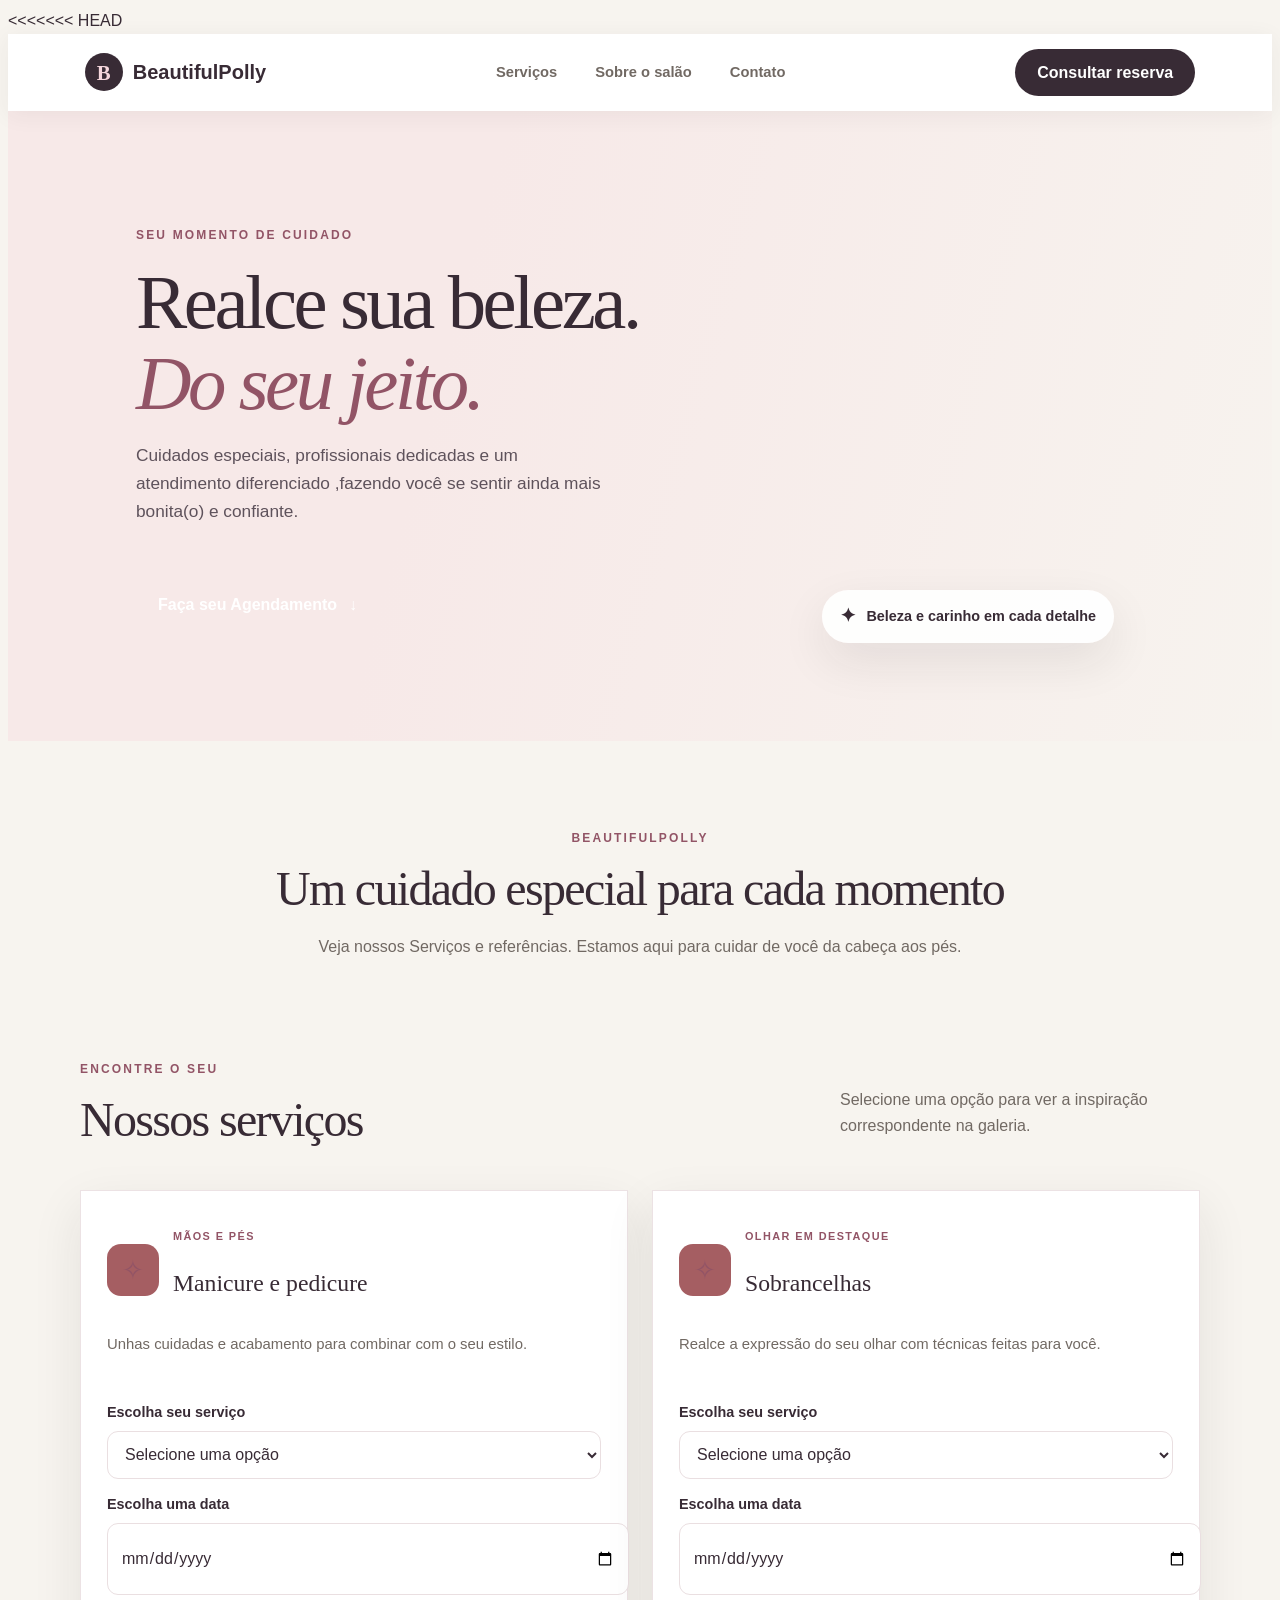
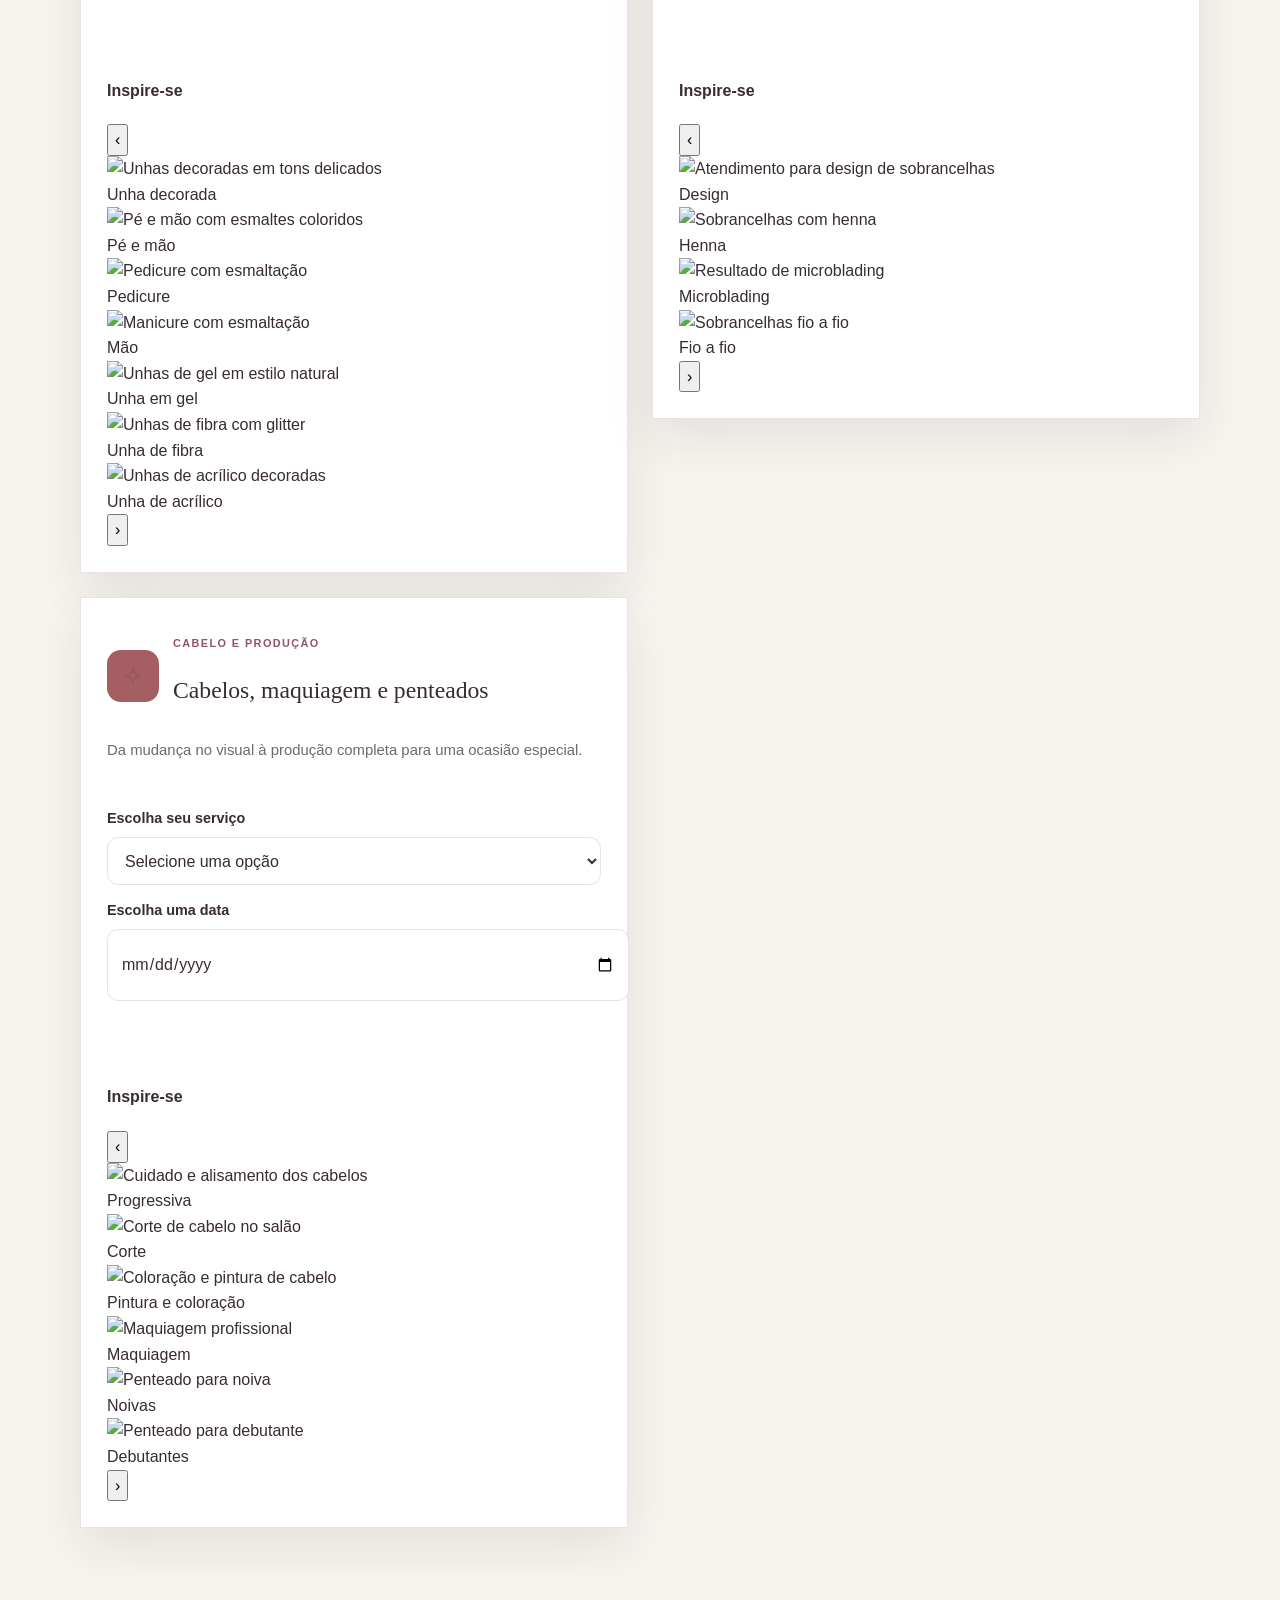
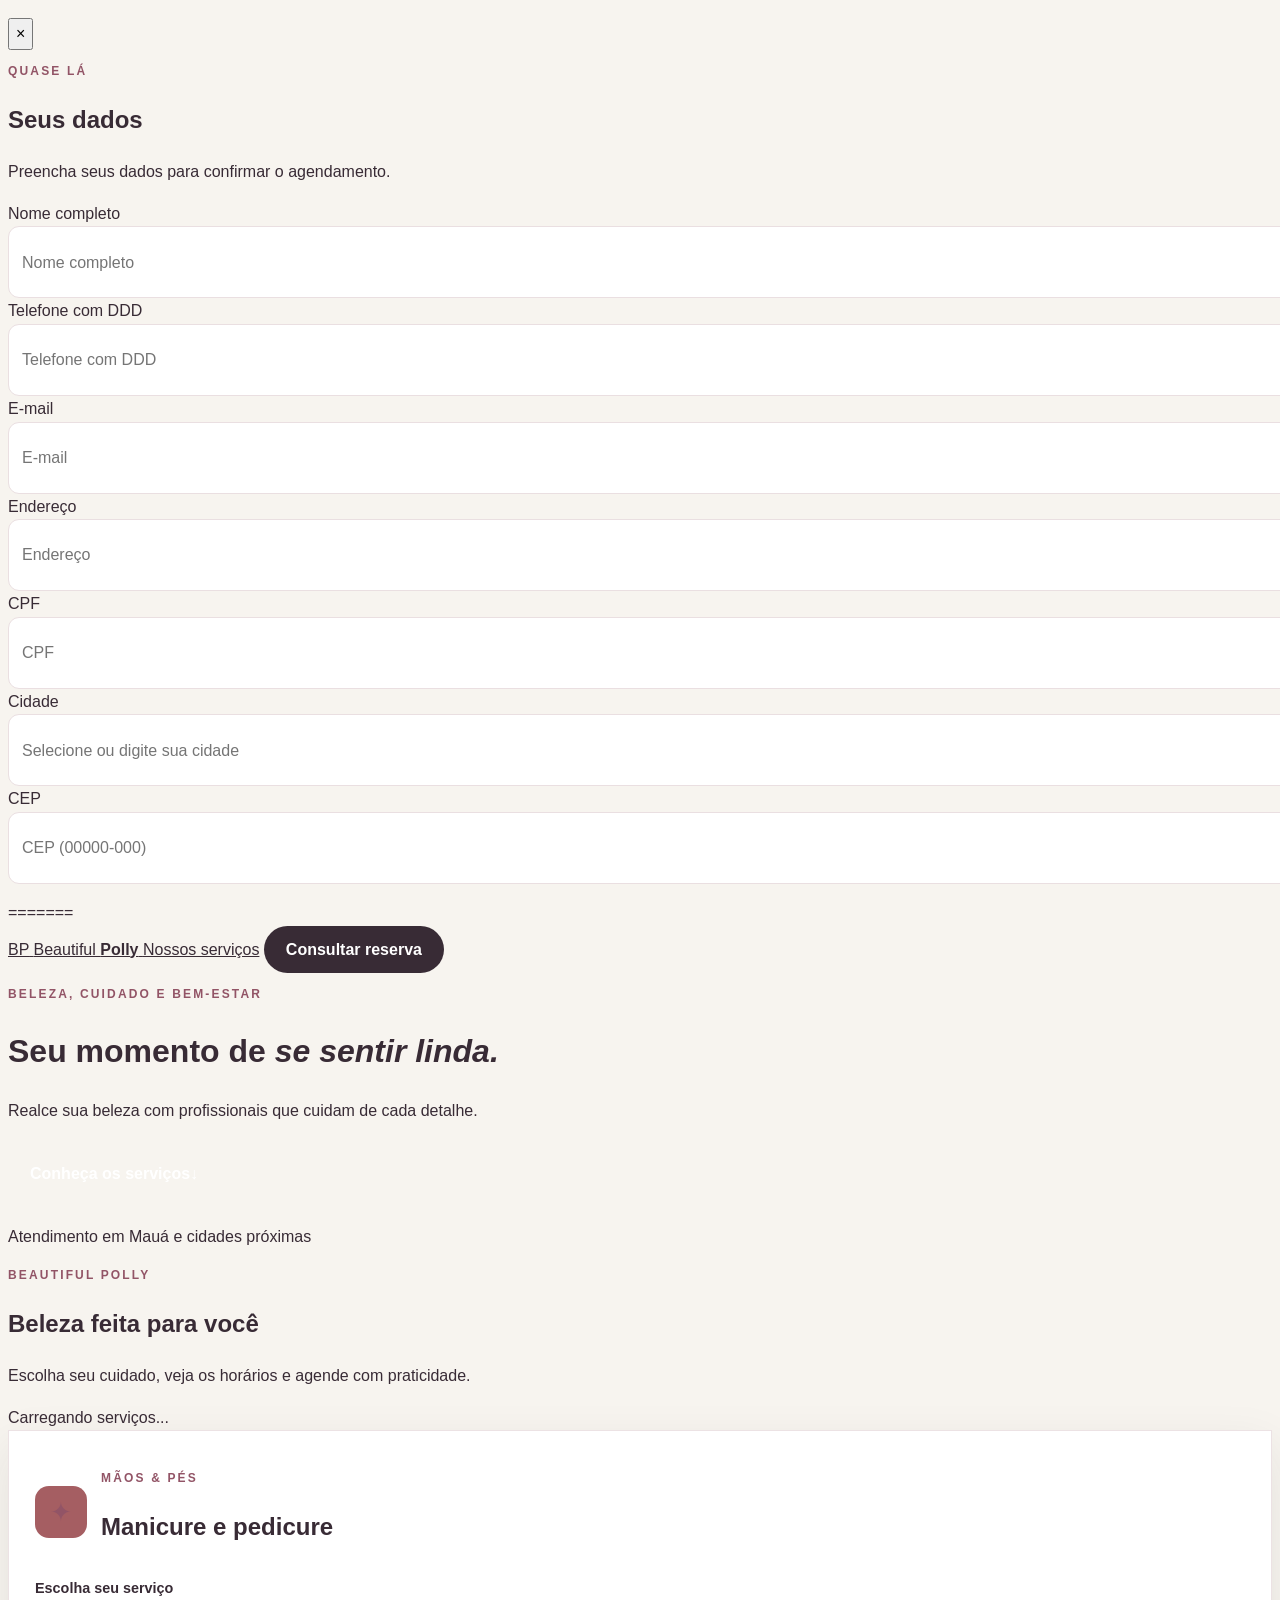
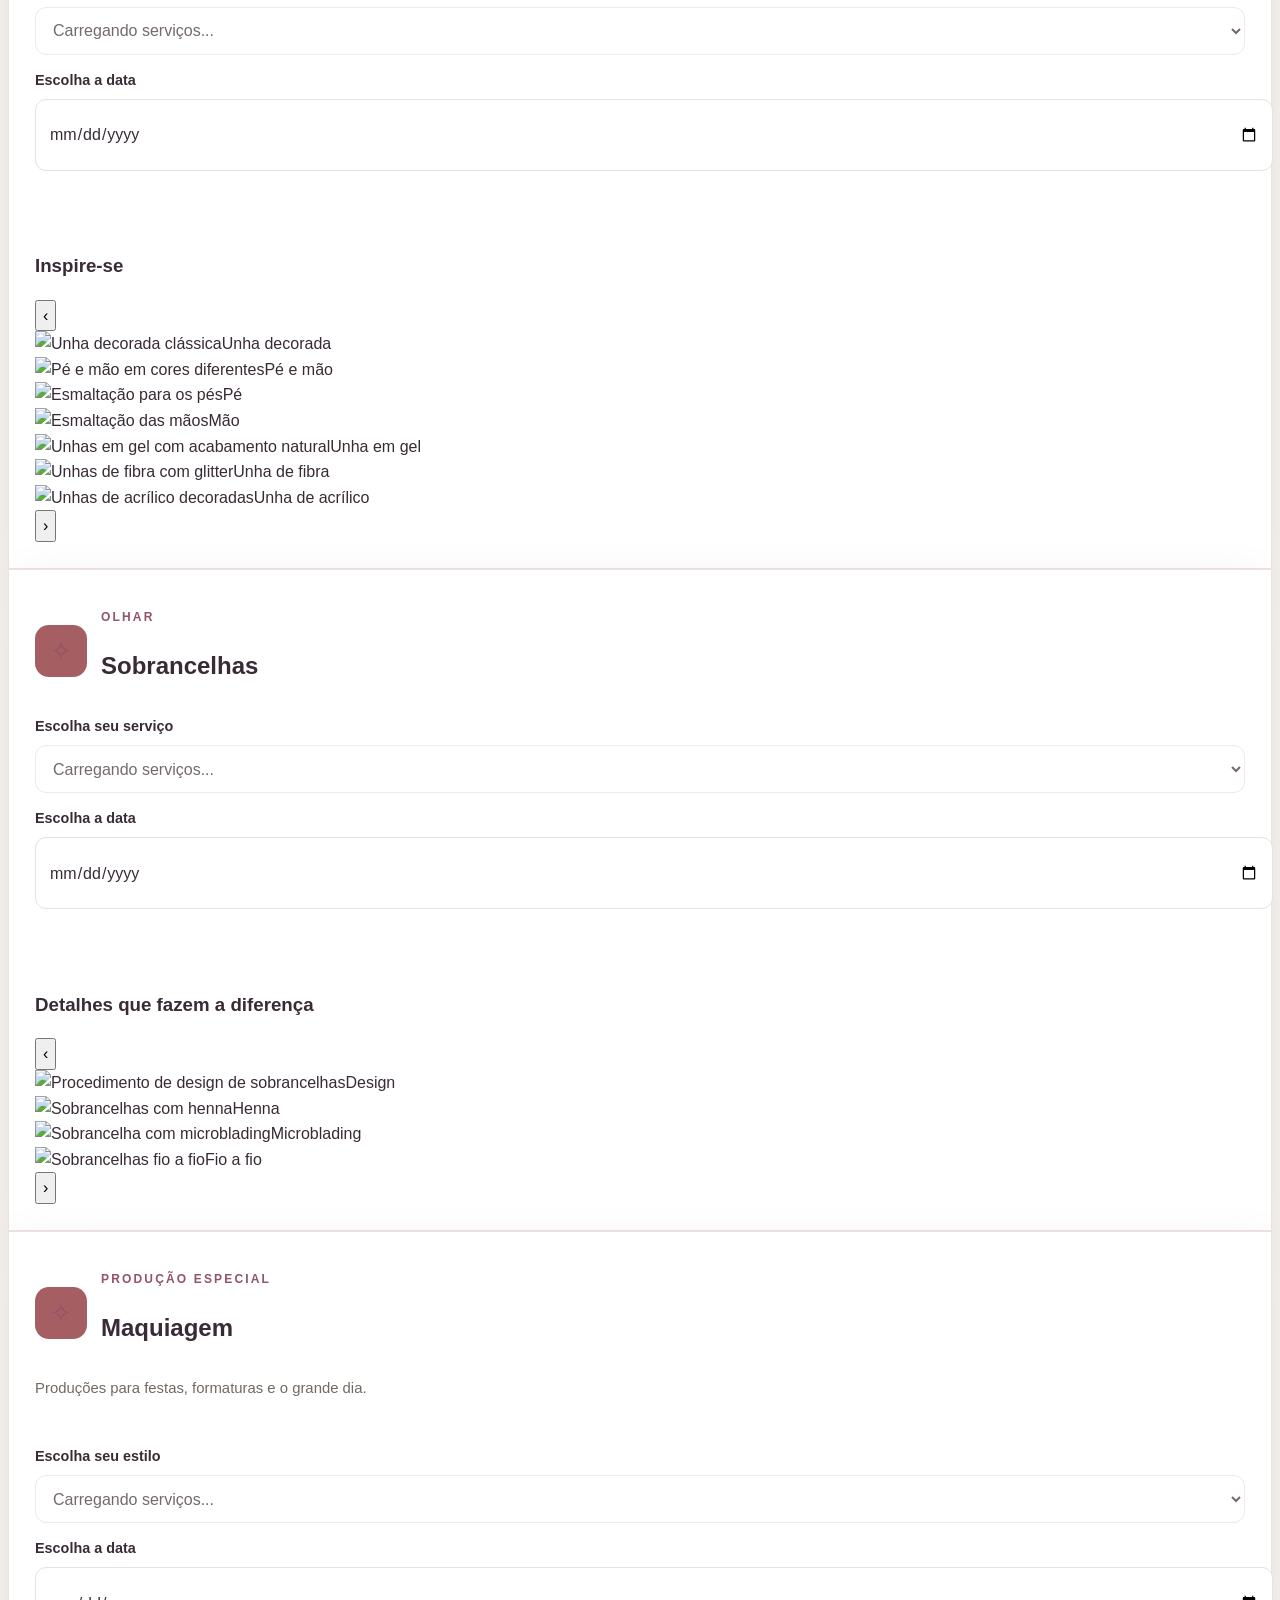
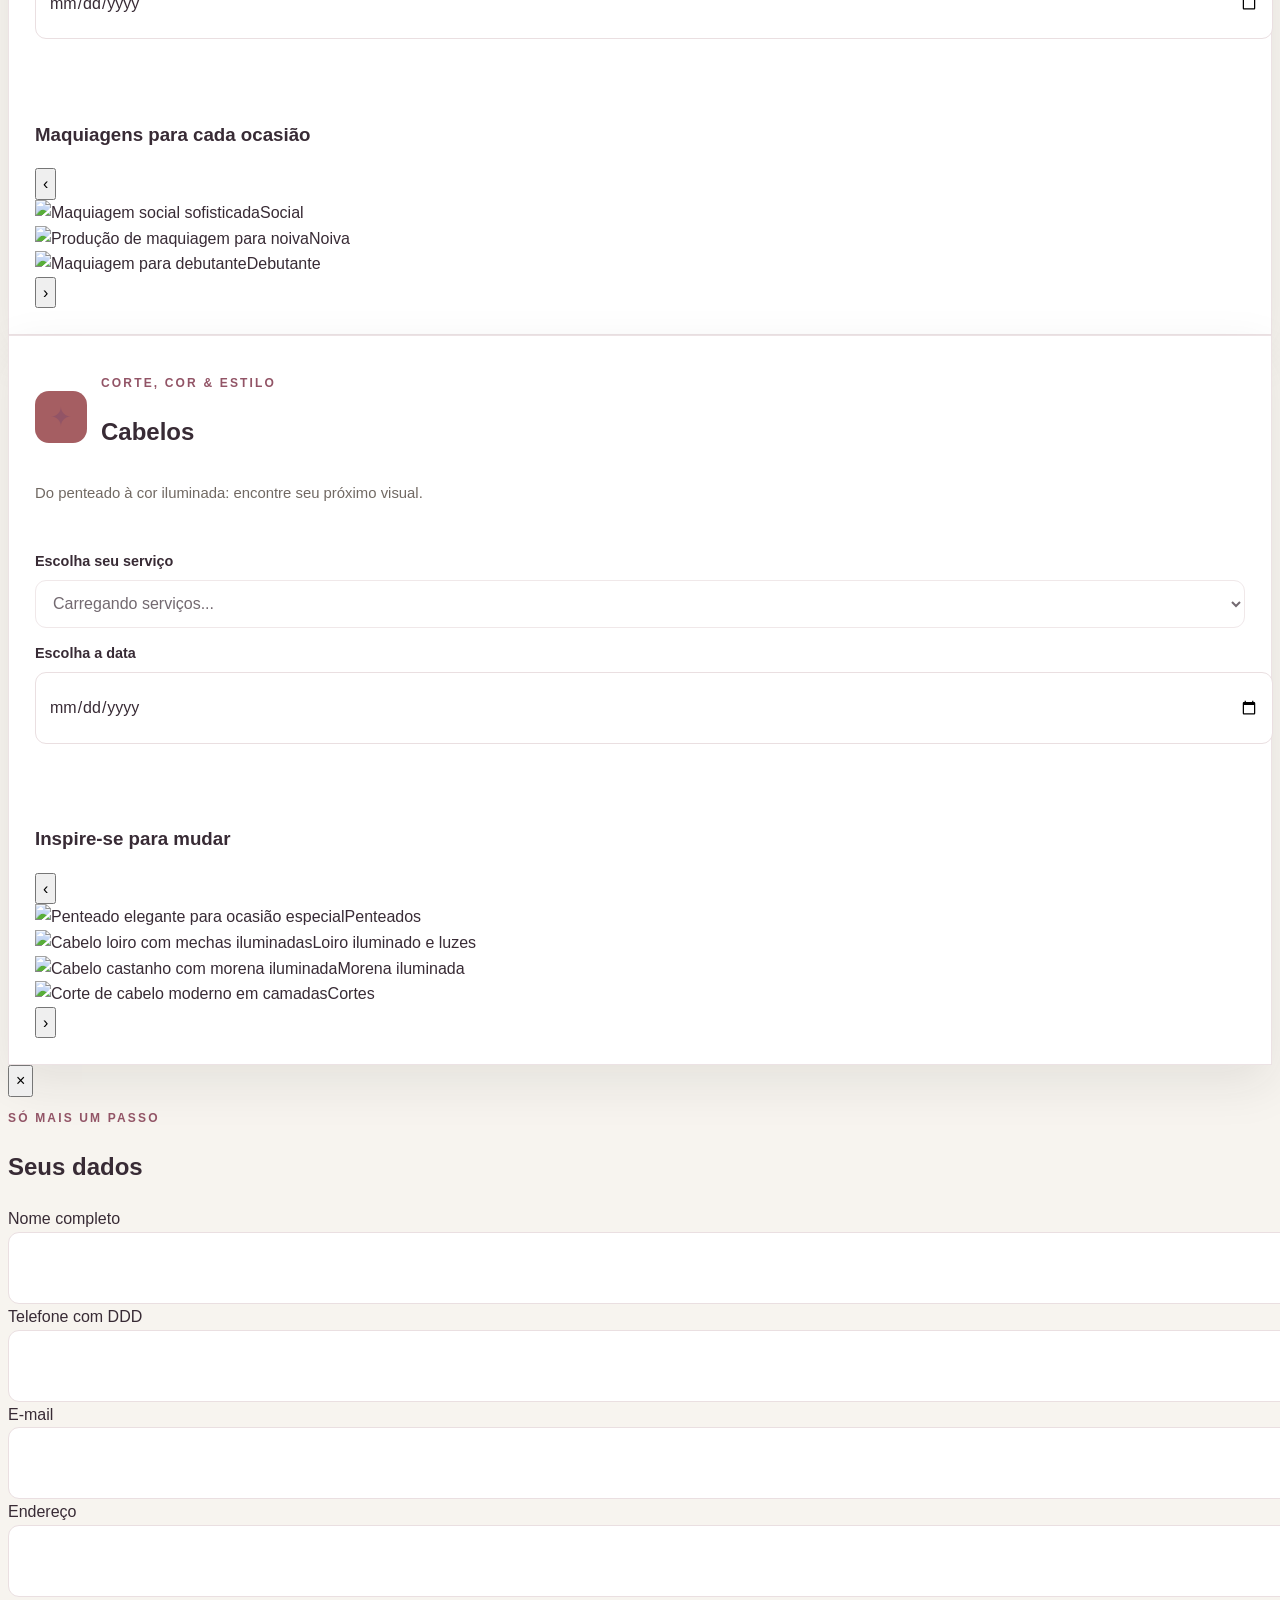
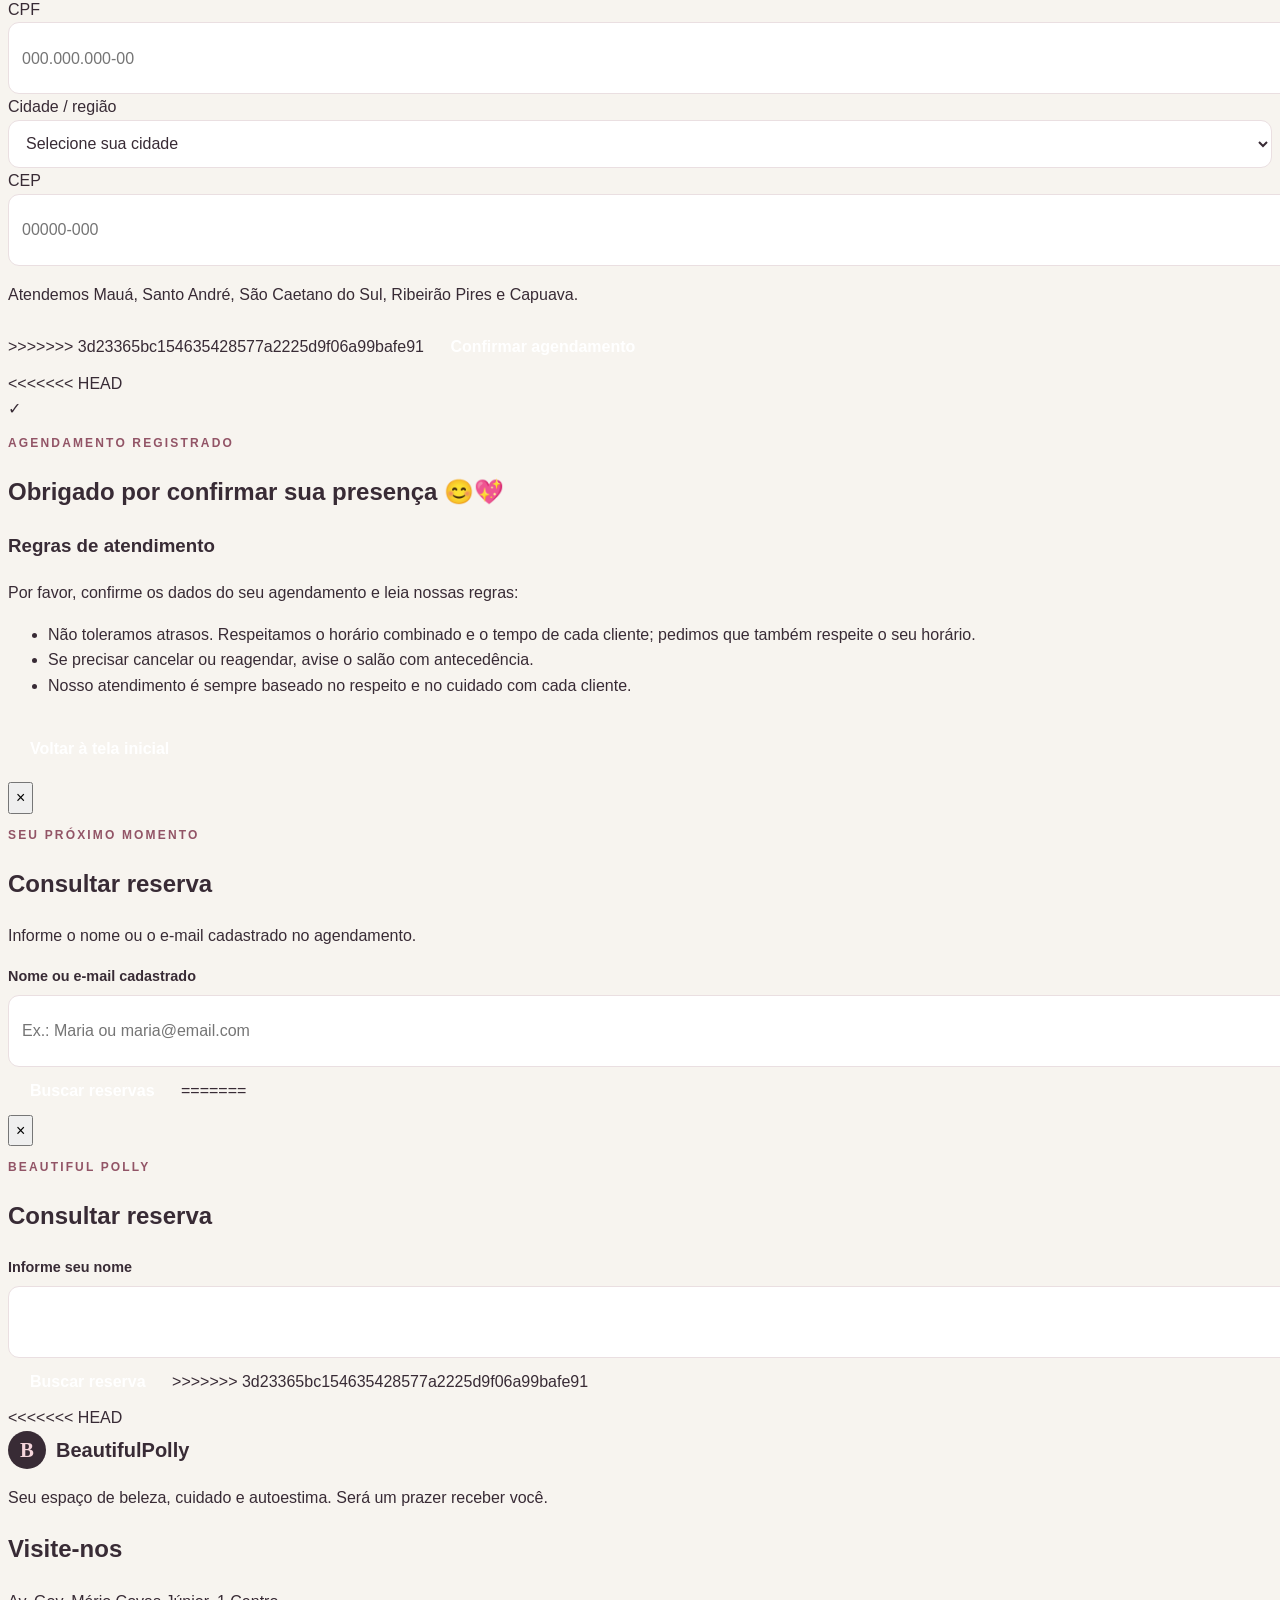
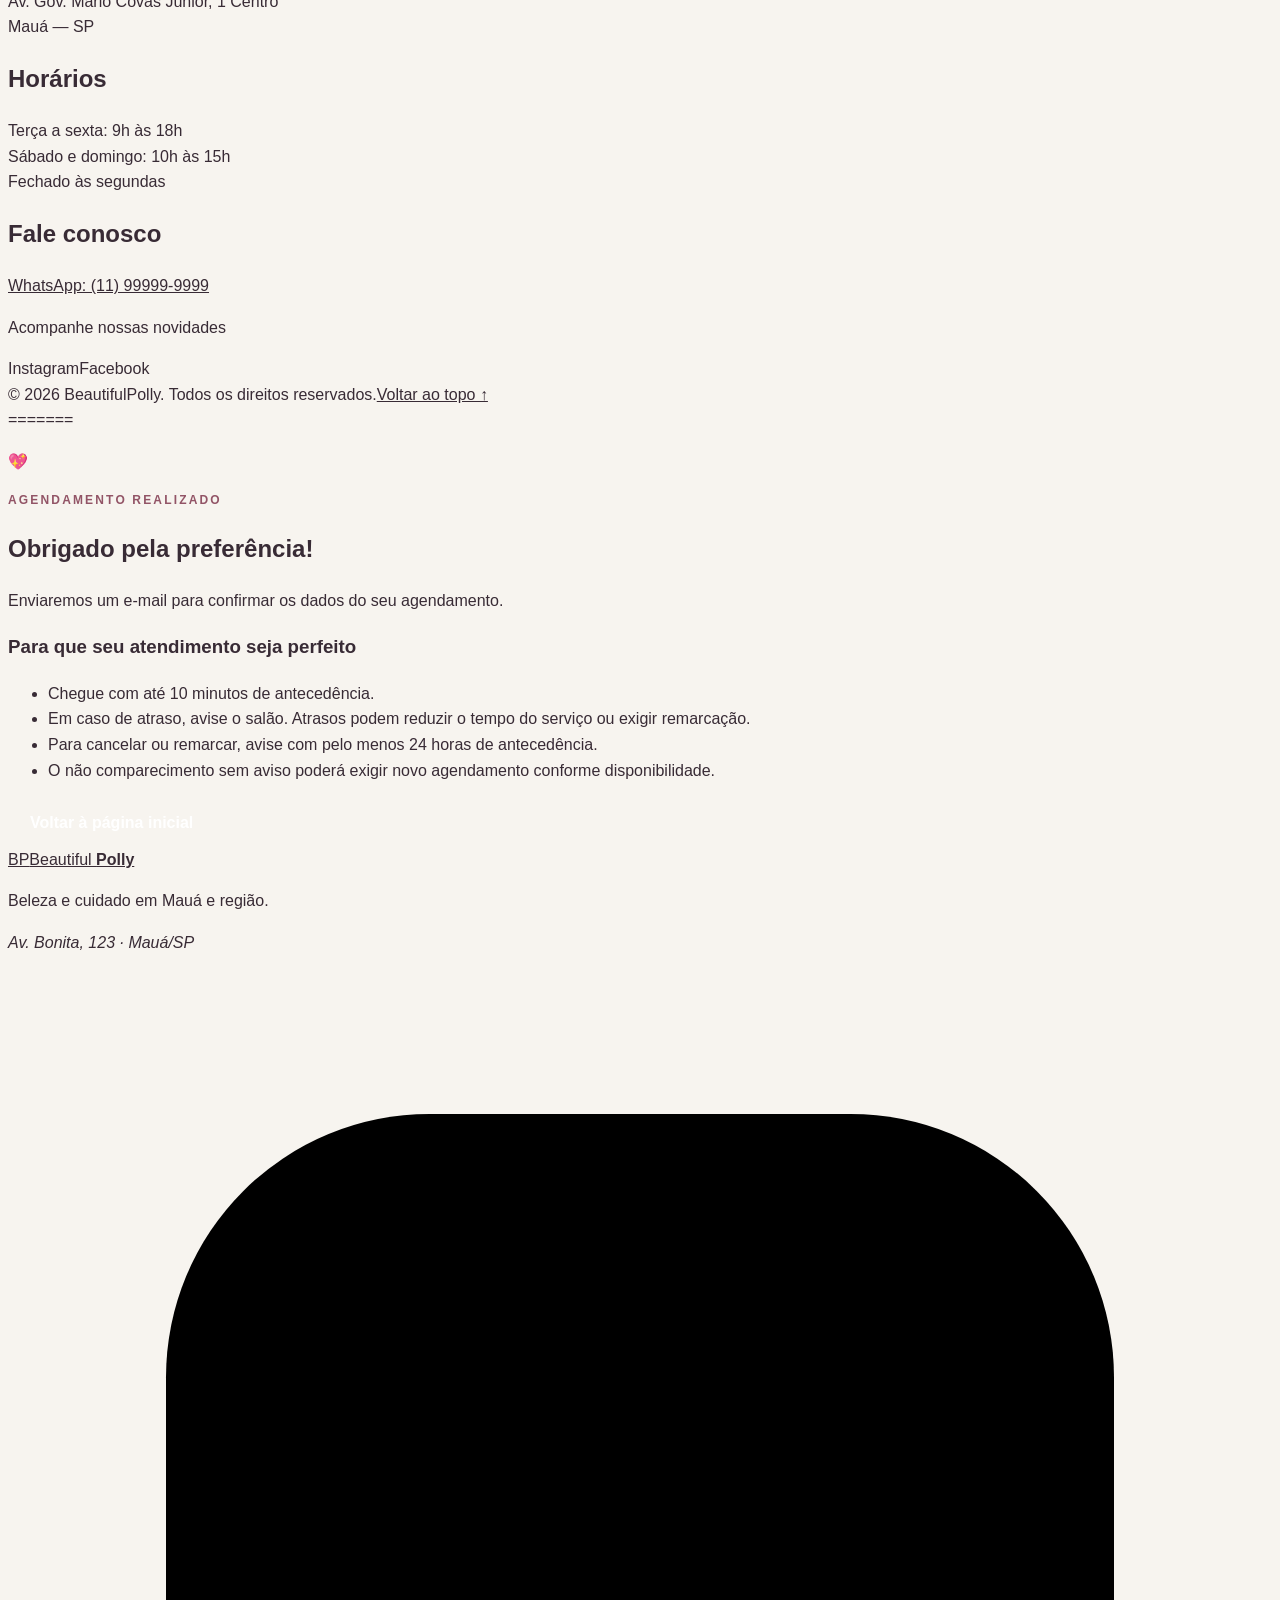
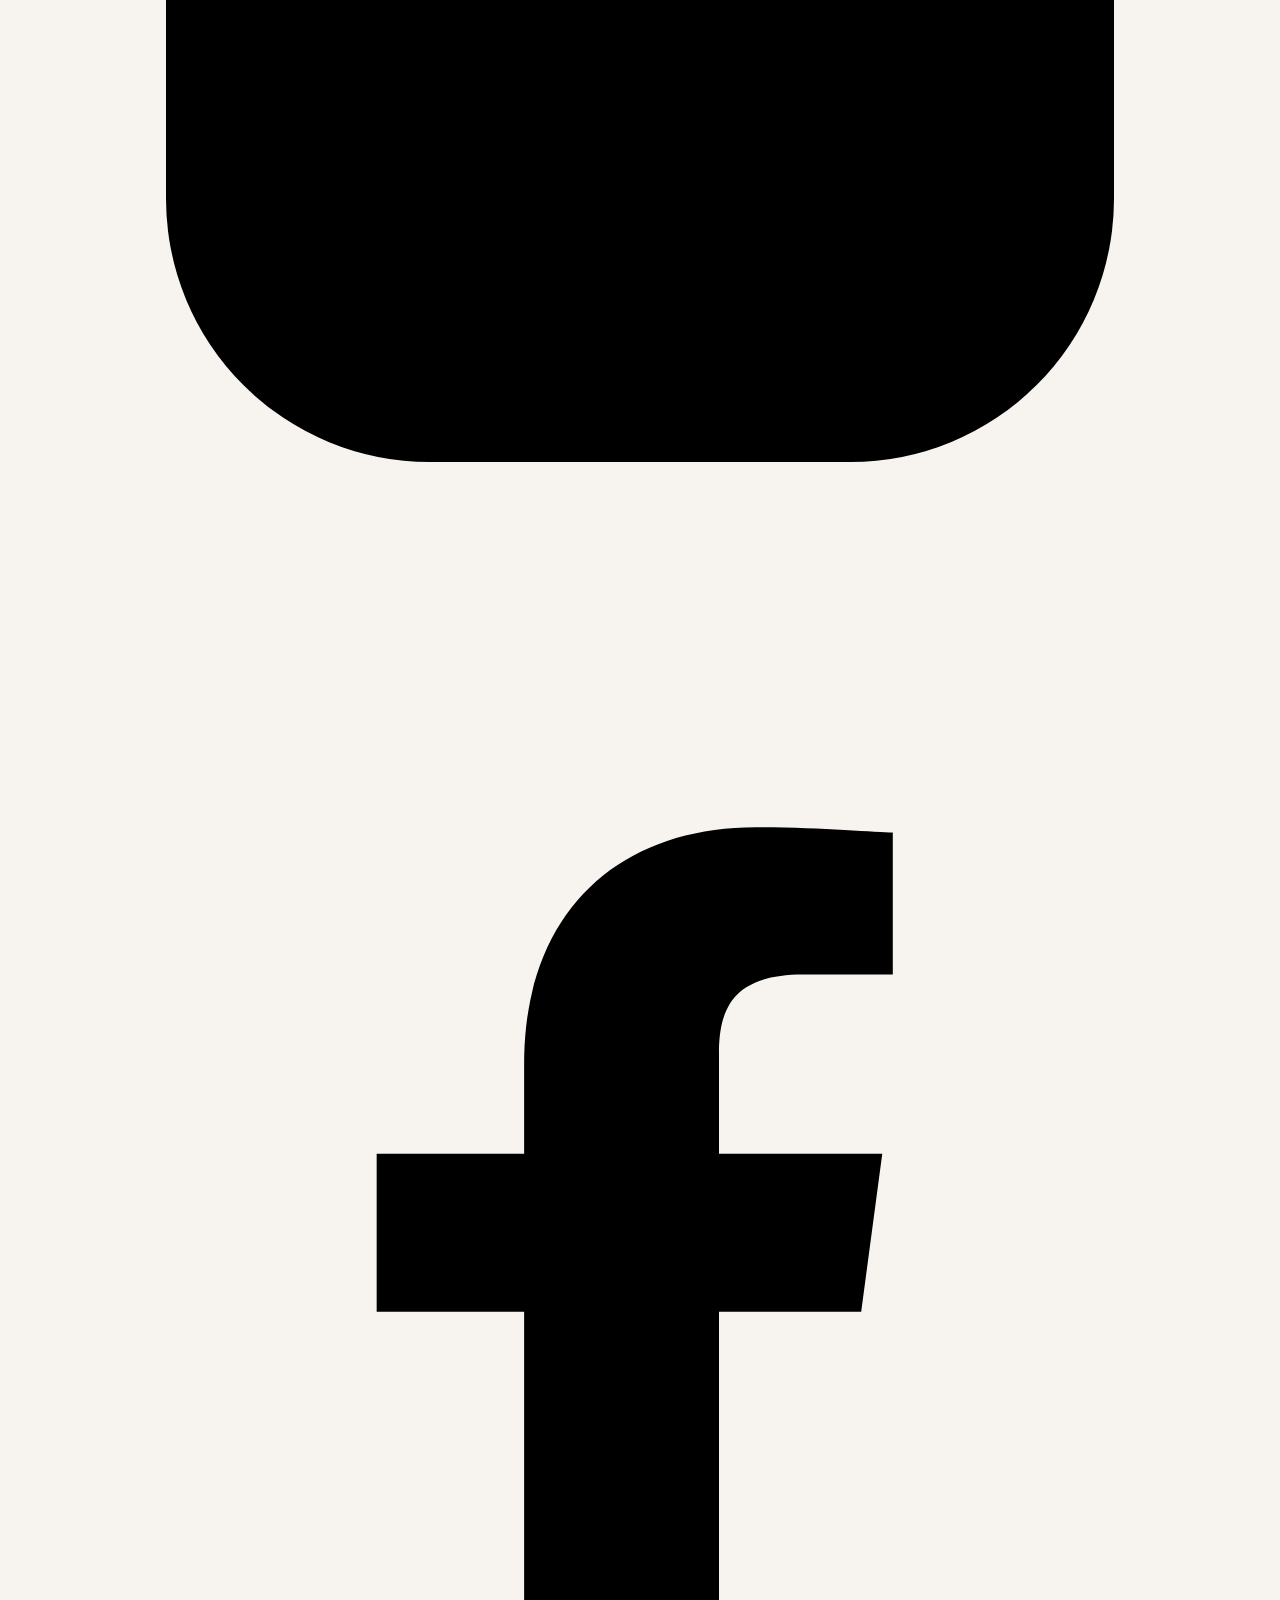
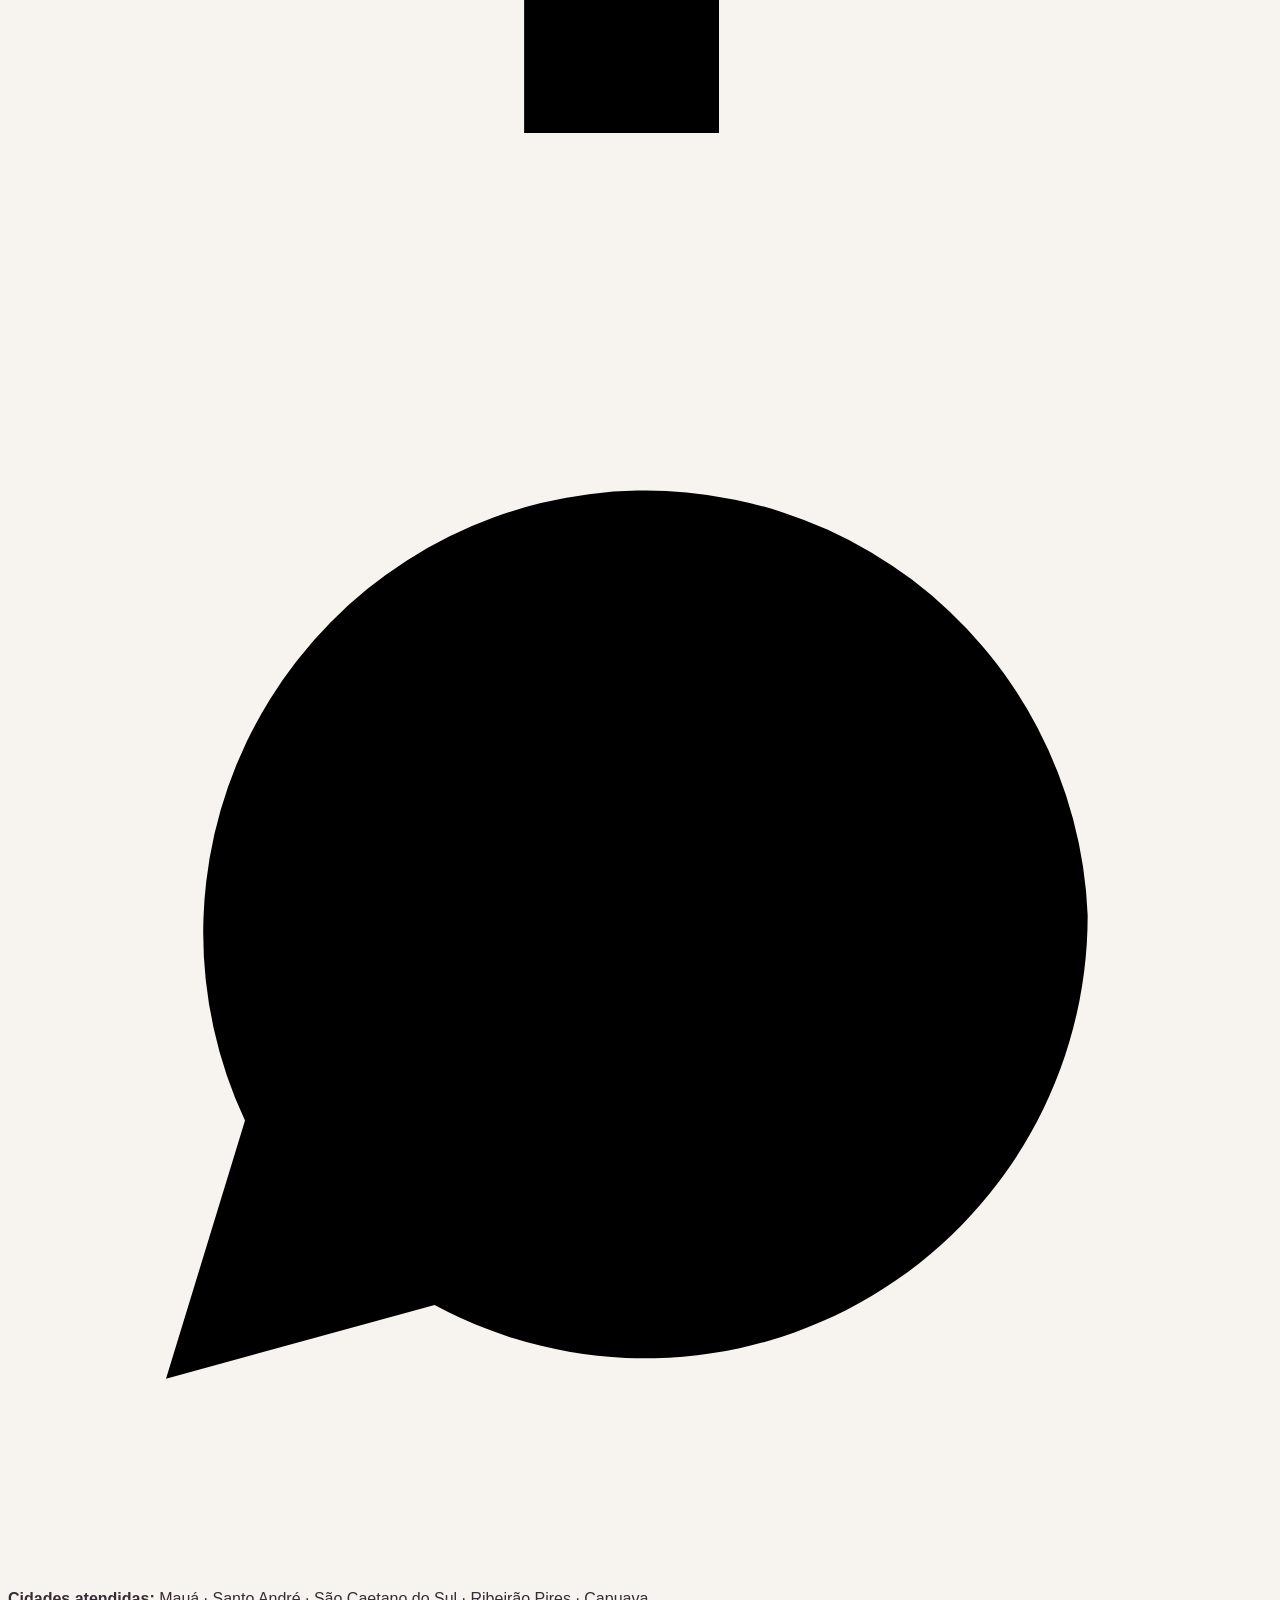
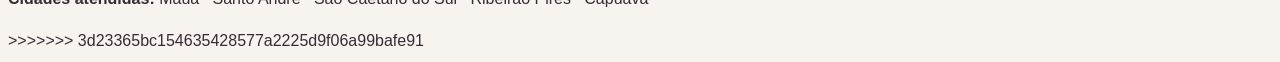
==== commit e80428a6: "projeto completo: agendamento, views MySQL e multiplas conexoes" ====
--- a/front-end/index.html
+++ b/front-end/index.html
@@ -3,6 +3,7 @@
 <head>
     <meta charset="UTF-8">
     <meta name="viewport" content="width=device-width, initial-scale=1.0">
+<<<<<<< HEAD
     <meta name="theme-color" content="#382b35">
     <meta name="description" content="Agende seus serviços de beleza na BeautifulPolly. Manicure, sobrancelhas, cabelo, maquiagem e penteados.">
     <title>BeautifulPolly | Beleza e bem-estar</title>
@@ -227,11 +228,199 @@
                 <label class="sr-only" for="cli-cep">CEP</label>
                 <input type="text" id="cli-cep" placeholder="CEP (00000-000)" autocomplete="postal-code" inputmode="numeric" maxlength="9" pattern="[0-9]{5}-?[0-9]{3}" required>
                 <p id="erro-agendamento" class="mensagem-erro" role="alert" aria-live="assertive"></p>
+=======
+    <meta name="theme-color" content="#26221f">
+    <title>Beautiful Polly | Beleza e cuidado</title>
+    <link rel="preconnect" href="https://fonts.googleapis.com">
+    <link rel="preconnect" href="https://fonts.gstatic.com" crossorigin>
+    <link href="https://fonts.googleapis.com/css2?family=DM+Sans:wght@400;500;600;700&family=Playfair+Display:wght@500;600;700&display=swap" rel="stylesheet">
+    <link rel="stylesheet" href="manicure.css">
+</head>
+<body>
+    <header class="container-topo">
+        <nav class="topo-nav" aria-label="Navegação principal">
+            <a class="marca" href="#" aria-label="Beautiful Polly, início">
+                <span class="marca-simbolo">BP</span>
+                <span>Beautiful <strong>Polly</strong></span>
+            </a>
+            <a class="nav-link" href="#servicos">Nossos serviços</a>
+            <button id="btn-consultar-reserva" class="btn-secondary" type="button">Consultar reserva</button>
+        </nav>
+        <div class="hero-conteudo">
+            <p class="eyebrow">BELEZA, CUIDADO E BEM-ESTAR</p>
+            <h1>Seu momento de <em>se sentir linda.</em></h1>
+            <p>Realce sua beleza com profissionais que cuidam de cada detalhe.</p>
+            <a class="btn-primary hero-cta" href="#servicos">Conheça os serviços <span aria-hidden="true">↓</span></a>
+            <p class="hero-local">Atendimento em Mauá e cidades próximas</p>
+        </div>
+    </header>
+
+    <main>
+        <section class="intro" id="servicos">
+            <p class="eyebrow">BEAUTIFUL POLLY</p>
+            <h2>Beleza feita para você</h2>
+            <p>Escolha seu cuidado, veja os horários e agende com praticidade.</p>
+            <div id="api-status" class="api-status" role="status" aria-live="polite">Carregando serviços...</div>
+        </section>
+
+        <div class="containers">
+            <section class="container-servico" id="secao-manicure">
+                <div class="service-heading"><span class="service-icon" aria-hidden="true">✦</span><div><p class="eyebrow">MÃOS & PÉS</p><h2>Manicure e pedicure</h2></div></div>
+                <div class="form-group">
+                    <label for="servico-unha">Escolha seu serviço</label>
+                    <select id="servico-unha" data-service-group="manicure" disabled><option value="">Carregando serviços...</option></select>
+                </div>
+                <div id="agendamento-unha" class="agendamento-container hidden">
+                    <div class="form-group">
+                        <label for="data-unha">Escolha a data</label>
+                        <input type="date" id="data-unha">
+                    </div>
+                    <div id="horarios-unha" class="horarios-grid" aria-live="polite"></div>
+                    <button id="btn-agendar-unha" class="btn-primary hidden" type="button">Continuar agendamento</button>
+                </div>
+                <section class="galeria-servicos" aria-label="Galeria de manicure e pedicure">
+                    <h3>Inspire-se</h3>
+                    <div class="carousel-container" id="carousel-unhas">
+                        <button class="carousel-btn prev" type="button" aria-label="Imagem anterior">‹</button>
+                        <div class="carousel-slide-wrapper"><div class="carousel-slides">
+                            <article class="slide"><img src="https://i.pinimg.com/originals/7d/c9/d7/7dc9d7f2c3acbea8d599c0aea354a5a6.jpg" alt="Unha decorada clássica"><span class="nome-servico">Unha decorada</span></article>
+                            <article class="slide"><img src="https://unhadecorada.site/wp-content/uploads/2021/01/unhas-p%C3%A9-e-m%C3%A3o-cores-diferentes-8-768x768.jpg" alt="Pé e mão em cores diferentes"><span class="nome-servico">Pé e mão</span></article>
+                            <article class="slide"><img src="https://tse1.mm.bing.net/th/id/OIP.oaQi8_VGrPEbTmiQxxJEdgHaHa?r=0&rs=1&pid=ImgDetMain&o=7&rm=3" alt="Esmaltação para os pés"><span class="nome-servico">Pé</span></article>
+                            <article class="slide"><img src="https://tse1.explicit.bing.net/th/id/OIP.O8uq1WbGVQH853PHP3Tw-gHaE7?r=0&rs=1&pid=ImgDetMain&o=7&rm=3" alt="Esmaltação das mãos"><span class="nome-servico">Mão</span></article>
+                            <article class="slide"><img src="https://www.dicasdemulher.com.br/wp-content/uploads/2019/05/modelos-de-unhas-46.jpg" alt="Unhas em gel com acabamento natural"><span class="nome-servico">Unha em gel</span></article>
+                            <article class="slide"><img src="https://d33wubrfki0l68.cloudfront.net/bc0de794ed2656f212f29f119ae03c57b49b279e/472db/static/b194f6e69cbf21151286e770e3fdc54b/b5cea/unha-fibra-de-vidro-glitter.png" alt="Unhas de fibra com glitter"><span class="nome-servico">Unha de fibra</span></article>
+                            <article class="slide"><img src="https://static.vecteezy.com/ti/fotos-gratis/p2/22372545-manicure-e-unha-extensao-com-acrilico-e-gel-a-projeto-e-fez-com-reflexivo-gel-esmaltes-foto.jpg" alt="Unhas de acrílico decoradas"><span class="nome-servico">Unha de acrílico</span></article>
+                        </div></div>
+                        <button class="carousel-btn next" type="button" aria-label="Próxima imagem">›</button>
+                    </div>
+                </section>
+            </section>
+
+            <section class="container-servico" id="secao-sobrancelha">
+                <div class="service-heading"><span class="service-icon" aria-hidden="true">✧</span><div><p class="eyebrow">OLHAR</p><h2>Sobrancelhas</h2></div></div>
+                <div class="form-group">
+                    <label for="servico-sobrancelha">Escolha seu serviço</label>
+                    <select id="servico-sobrancelha" data-service-group="sobrancelha" disabled><option value="">Carregando serviços...</option></select>
+                </div>
+                <div id="agendamento-sobrancelha" class="agendamento-container hidden">
+                    <div class="form-group">
+                        <label for="data-sobrancelha">Escolha a data</label>
+                        <input type="date" id="data-sobrancelha">
+                    </div>
+                    <div id="horarios-sobrancelha" class="horarios-grid" aria-live="polite"></div>
+                    <button id="btn-agendar-sobrancelha" class="btn-primary hidden" type="button">Continuar agendamento</button>
+                </div>
+                <section class="galeria-servicos" aria-label="Galeria de sobrancelhas">
+                    <h3>Detalhes que fazem a diferença</h3>
+                    <div class="carousel-container" id="carousel-sobrancelhas">
+                        <button class="carousel-btn prev" type="button" aria-label="Imagem anterior">‹</button>
+                        <div class="carousel-slide-wrapper"><div class="carousel-slides">
+                            <article class="slide"><img src="https://i0.wp.com/priflor.com/wp-content/uploads/2023/02/esteticista-trabalhando-nas-sobrancelhas-de-uma-cliente-scaled.jpg?resize=2048%2C1363&ssl=1" alt="Procedimento de design de sobrancelhas"><span class="nome-servico">Design</span></article>
+                            <article class="slide"><img src="https://th.bing.com/th/id/R.eb1fa3112455b542e28cdff7898caa32?rik=h6uIV9yt2qInuQ&pid=ImgRaw&r=0" alt="Sobrancelhas com henna"><span class="nome-servico">Henna</span></article>
+                            <article class="slide"><img src="https://i.pinimg.com/originals/10/19/d6/1019d602d259ad3b92dc5f89d6e8680e.jpg" alt="Sobrancelha com microblading"><span class="nome-servico">Microblading</span></article>
+                            <article class="slide"><img src="https://casaeconstrucao.org/wp-content/uploads/2021/06/15-resultado-de-sobrancelha-fio-a-fio.jpg" alt="Sobrancelhas fio a fio"><span class="nome-servico">Fio a fio</span></article>
+                        </div></div>
+                        <button class="carousel-btn next" type="button" aria-label="Próxima imagem">›</button>
+                    </div>
+                </section>
+            </section>
+
+            <section class="container-servico" id="secao-maquiagem">
+                <div class="service-heading"><span class="service-icon" aria-hidden="true">✧</span><div><p class="eyebrow">PRODUÇÃO ESPECIAL</p><h2>Maquiagem</h2></div></div>
+                <p class="service-description">Produções para festas, formaturas e o grande dia.</p>
+                <div class="form-group">
+                    <label for="servico-maquiagem">Escolha seu estilo</label>
+                    <select id="servico-maquiagem" data-service-group="maquiagem" disabled><option value="">Carregando serviços...</option></select>
+                </div>
+                <div id="agendamento-maquiagem" class="agendamento-container hidden">
+                    <div class="form-group">
+                        <label for="data-maquiagem">Escolha a data</label>
+                        <input type="date" id="data-maquiagem">
+                    </div>
+                    <div id="horarios-maquiagem" class="horarios-grid" aria-live="polite"></div>
+                    <button id="btn-agendar-maquiagem" class="btn-primary hidden" type="button">Continuar agendamento</button>
+                </div>
+                <section class="galeria-servicos" aria-label="Galeria de maquiagens">
+                    <h3>Maquiagens para cada ocasião</h3>
+                    <div class="carousel-container" id="carousel-maquiagem">
+                        <button class="carousel-btn prev" type="button" aria-label="Imagem anterior">‹</button>
+                        <div class="carousel-slide-wrapper"><div class="carousel-slides">
+                            <article class="slide"><img src="https://images.unsplash.com/photo-1487412720507-e7ab37603c6f?auto=format&fit=crop&w=900&q=85" alt="Maquiagem social sofisticada"><span class="nome-servico">Social</span></article>
+                            <article class="slide"><img src="https://images.unsplash.com/photo-1522335789203-aabd1fc54bc9?auto=format&fit=crop&w=900&q=85" alt="Produção de maquiagem para noiva"><span class="nome-servico">Noiva</span></article>
+                            <article class="slide"><img src="https://images.unsplash.com/photo-1508214751196-bcfd4ca60f91?auto=format&fit=crop&w=900&q=85" alt="Maquiagem para debutante"><span class="nome-servico">Debutante</span></article>
+                        </div></div>
+                        <button class="carousel-btn next" type="button" aria-label="Próxima imagem">›</button>
+                    </div>
+                </section>
+            </section>
+
+            <section class="container-servico" id="secao-cabelos">
+                <div class="service-heading"><span class="service-icon" aria-hidden="true">✦</span><div><p class="eyebrow">CORTE, COR & ESTILO</p><h2>Cabelos</h2></div></div>
+                <p class="service-description">Do penteado à cor iluminada: encontre seu próximo visual.</p>
+                <div class="form-group">
+                    <label for="servico-cabelos">Escolha seu serviço</label>
+                    <select id="servico-cabelos" data-service-group="cabelos" disabled><option value="">Carregando serviços...</option></select>
+                </div>
+                <div id="agendamento-cabelos" class="agendamento-container hidden">
+                    <div class="form-group">
+                        <label for="data-cabelos">Escolha a data</label>
+                        <input type="date" id="data-cabelos">
+                    </div>
+                    <div id="horarios-cabelos" class="horarios-grid" aria-live="polite"></div>
+                    <button id="btn-agendar-cabelos" class="btn-primary hidden" type="button">Continuar agendamento</button>
+                </div>
+                <section class="galeria-servicos" aria-label="Galeria de cabelos">
+                    <h3>Inspire-se para mudar</h3>
+                    <div class="carousel-container" id="carousel-cabelos">
+                        <button class="carousel-btn prev" type="button" aria-label="Imagem anterior">‹</button>
+                        <div class="carousel-slide-wrapper"><div class="carousel-slides">
+                            <article class="slide"><img src="https://images.unsplash.com/photo-1522337360788-8b13dee7a37e?auto=format&fit=crop&w=900&q=85" alt="Penteado elegante para ocasião especial"><span class="nome-servico">Penteados</span></article>
+                            <article class="slide"><img src="https://images.unsplash.com/photo-1519699047748-de8e457a634e?auto=format&fit=crop&w=900&q=85" alt="Cabelo loiro com mechas iluminadas"><span class="nome-servico">Loiro iluminado e luzes</span></article>
+                            <article class="slide"><img src="https://images.unsplash.com/photo-1595476108010-b4d1f102b1b1?auto=format&fit=crop&w=900&q=85" alt="Cabelo castanho com morena iluminada"><span class="nome-servico">Morena iluminada</span></article>
+                            <article class="slide"><img src="https://images.unsplash.com/photo-1560869713-7d0a29430803?auto=format&fit=crop&w=900&q=85" alt="Corte de cabelo moderno em camadas"><span class="nome-servico">Cortes</span></article>
+                        </div></div>
+                        <button class="carousel-btn next" type="button" aria-label="Próxima imagem">›</button>
+                    </div>
+                </section>
+            </section>
+        </div>
+    </main>
+
+    <div id="modal-agendamento" class="modal hidden" aria-hidden="true">
+        <div class="modal-conteudo" role="dialog" aria-modal="true" aria-labelledby="titulo-modal-agendamento">
+            <button class="modal-fechar" type="button" aria-label="Fechar">&times;</button>
+            <p class="eyebrow">SÓ MAIS UM PASSO</p>
+            <h2 id="titulo-modal-agendamento">Seus dados</h2>
+            <form id="form-coleta-dados">
+                <label for="cli-nome">Nome completo</label>
+                <input type="text" id="cli-nome" autocomplete="name" required>
+                <label for="cli-tel">Telefone com DDD</label>
+                <input type="tel" id="cli-tel" autocomplete="tel" required>
+                <label for="cli-email">E-mail</label>
+                <input type="email" id="cli-email" autocomplete="email" required>
+                <label for="cli-end">Endereço</label>
+                <input type="text" id="cli-end" autocomplete="street-address" required>
+                <label for="cli-cpf">CPF</label>
+                <input type="text" id="cli-cpf" inputmode="numeric" maxlength="14" placeholder="000.000.000-00" required>
+                <label for="cli-cidade">Cidade / região</label>
+                <select id="cli-cidade" required>
+                    <option value="" selected disabled>Selecione sua cidade</option>
+                    <option value="Mauá">Mauá</option>
+                    <option value="Santo André">Santo André</option>
+                    <option value="São Caetano do Sul">São Caetano do Sul</option>
+                    <option value="Ribeirão Pires">Ribeirão Pires</option>
+                    <option value="Capuava">Capuava</option>
+                </select>
+                <label for="cli-cep">CEP</label>
+                <input type="text" id="cli-cep" inputmode="numeric" autocomplete="postal-code" maxlength="9" placeholder="00000-000" required>
+                <p class="form-hint">Atendemos Mauá, Santo André, São Caetano do Sul, Ribeirão Pires e Capuava.</p>
+>>>>>>> 3d23365bc154635428577a2225d9f06a99bafe91
                 <button type="submit" class="btn-primary">Confirmar agendamento</button>
             </form>
         </div>
     </div>
 
+<<<<<<< HEAD
     <div id="modal-confirmacao" class="modal hidden" aria-hidden="true">
         <div class="modal-conteudo confirmacao-conteudo" role="dialog" aria-modal="true" aria-labelledby="titulo-confirmacao">
             <div class="confirmacao-icone" aria-hidden="true">✓</div>
@@ -261,11 +450,23 @@
                 <label for="consulta-identificador">Nome ou e-mail cadastrado</label>
                 <input type="text" id="consulta-identificador" autocomplete="name" placeholder="Ex.: Maria ou maria@email.com" required>
                 <button class="btn-primary" type="submit">Buscar reservas</button>
+=======
+    <div id="modal-consulta" class="modal hidden" aria-hidden="true">
+        <div class="modal-conteudo" role="dialog" aria-modal="true" aria-labelledby="titulo-modal-consulta">
+            <button id="fechar-consulta" class="modal-fechar" type="button" aria-label="Fechar">&times;</button>
+            <p class="eyebrow">BEAUTIFUL POLLY</p>
+            <h2 id="titulo-modal-consulta">Consultar reserva</h2>
+            <form id="form-consulta">
+                <label for="consulta-nome">Informe seu nome</label>
+                <input type="text" id="consulta-nome" required>
+                <button class="btn-primary" type="submit">Buscar reserva</button>
+>>>>>>> 3d23365bc154635428577a2225d9f06a99bafe91
             </form>
             <div id="resultado-consulta" aria-live="polite"></div>
         </div>
     </div>
 
+<<<<<<< HEAD
     <footer class="site-footer" id="contato">
         <div class="footer-main">
             <div class="footer-brand">
@@ -293,5 +494,44 @@
         <div class="footer-bottom"><span>© 2026 BeautifulPolly. Todos os direitos reservados.</span><a href="#inicio">Voltar ao topo ↑</a></div>
     </footer>
     <script src="manicure.js?v=20261109-agendamentos"></script>
+=======
+    <div id="modal-obrigado" class="modal hidden" aria-hidden="true">
+        <div class="modal-conteudo obrigado-conteudo" role="dialog" aria-modal="true" aria-labelledby="titulo-obrigado">
+            <p class="obrigado-emoji" aria-hidden="true">💖</p>
+            <p class="eyebrow">AGENDAMENTO REALIZADO</p>
+            <h2 id="titulo-obrigado">Obrigado pela preferência!</h2>
+            <p class="obrigado-confirmacao">Enviaremos um e-mail para confirmar os dados do seu agendamento.</p>
+            <section class="politica-agendamento" aria-labelledby="titulo-politica">
+                <h3 id="titulo-politica">Para que seu atendimento seja perfeito</h3>
+                <ul>
+                    <li>Chegue com até 10 minutos de antecedência.</li>
+                    <li>Em caso de atraso, avise o salão. Atrasos podem reduzir o tempo do serviço ou exigir remarcação.</li>
+                    <li>Para cancelar ou remarcar, avise com pelo menos 24 horas de antecedência.</li>
+                    <li>O não comparecimento sem aviso poderá exigir novo agendamento conforme disponibilidade.</li>
+                </ul>
+            </section>
+            <button id="btn-voltar-inicio" class="btn-primary" type="button">Voltar à página inicial</button>
+        </div>
+    </div>
+
+    <footer>
+        <a class="marca marca-footer" href="#"><span class="marca-simbolo">BP</span><span>Beautiful <strong>Polly</strong></span></a>
+        <p>Beleza e cuidado em Mauá e região.</p>
+        <address class="footer-address">Av. Bonita, 123 · Mauá/SP</address>
+        <div class="footer-social" aria-label="Redes sociais">
+            <a href="https://www.instagram.com/popo7293/" target="_blank" rel="noopener noreferrer" aria-label="Instagram: popo7293" title="Instagram: popo7293">
+                <svg viewBox="0 0 24 24" aria-hidden="true"><rect x="3" y="3" width="18" height="18" rx="5"></rect><circle cx="12" cy="12" r="4"></circle><circle class="icon-fill" cx="18" cy="6" r="1"></circle></svg>
+            </a>
+            <a href="https://www.facebook.com/share/1FKnjUipRu/" target="_blank" rel="noopener noreferrer" aria-label="Facebook: Polly Ydhdhaj" title="Facebook: Polly Ydhdhaj">
+                <svg viewBox="0 0 24 24" aria-hidden="true"><path class="icon-fill" d="M13.5 21v-8h2.7l.4-3h-3.1V8.1c0-.9.3-1.5 1.6-1.5h1.7V3.9c-.3 0-1.4-.1-2.6-.1-2.6 0-4.4 1.6-4.4 4.5V10H7v3h2.8v8h3.7Z"></path></svg>
+            </a>
+            <a href="https://wa.me/5511999999999" target="_blank" rel="noopener noreferrer" aria-label="WhatsApp" title="WhatsApp">
+                <svg viewBox="0 0 24 24" aria-hidden="true"><path d="M20.5 11.7a8.4 8.4 0 0 1-12.4 7.4L3 20.5l1.5-4.9a8.4 8.4 0 1 1 16-3.9Z"></path><path d="M8.2 7.8c.2-.4.4-.4.7-.4h.5c.2 0 .4.1.5.4l.8 1.9c.1.2.1.4-.1.6l-.6.7c-.2.2-.2.4-.1.6.4.7 1.1 1.4 1.8 1.8.2.1.4.1.6-.1l.7-.8c.2-.2.4-.2.6-.1l1.8.9c.2.1.4.2.4.4s-.1 1-.7 1.5c-.5.5-1.2.7-1.8.6-.7-.1-1.6-.4-2.7-1.1-1.4-.9-2.5-2.3-2.8-2.7-.3-.4-.8-1.2-.8-2.1s.5-1.7.7-2.1Z"></path></svg>
+            </a>
+        </div>
+        <p class="footer-local"><strong>Cidades atendidas:</strong> Mauá · Santo André · São Caetano do Sul · Ribeirão Pires · Capuava</p>
+    </footer>
+    <script src="manicure.js"></script>
+>>>>>>> 3d23365bc154635428577a2225d9f06a99bafe91
 </body>
 </html>
--- a/front-end/manicure.css
+++ b/front-end/manicure.css
@@ -1,4 +1,5 @@
 :root {
+<<<<<<< HEAD
     --primary: #bd7183;
     --primary-dark: #925466;
     --ink: #382b35;
@@ -8,10 +9,22 @@
     --white: #fff;
     --border: #eadfe1;
     --shadow: 0 16px 46px rgba(56, 43, 53, 0.09);
+=======
+    --ink: #26221f;
+    --muted: #716963;
+    --cream: #f7f4ef;
+    --paper: #fffefa;
+    --rose: #a55e62;
+    --rose-dark: #85464b;
+    --gold: #c6a36a;
+    --line: #e9e2d9;
+    --shadow: 0 18px 48px rgba(38, 34, 31, 0.09);
+>>>>>>> 3d23365bc154635428577a2225d9f06a99bafe91
     --radius: 18px;
     --transition: 0.25s ease;
 }
 
+<<<<<<< HEAD
 * {
     box-sizing: border-box;
     margin: 0;
@@ -333,20 +346,214 @@
     border-color: var(--primary);
     box-shadow: 0 0 0 3px rgba(189, 113, 131, 0.14);
     outline: none;
-}
-
-.hidden {
-    display: none !important;
-}
+=======
+* { box-sizing: border-box; }
+
+html { scroll-behavior: smooth; }
+
+body {
+    margin: 0;
+    background: var(--cream);
+    color: var(--ink);
+    font-family: "DM Sans", Arial, sans-serif;
+    line-height: 1.6;
+}
+
+button, input, select { font: inherit; }
+button, a { -webkit-tap-highlight-color: transparent; }
+
+.container-topo {
+    min-height: 640px;
+    color: white;
+    background:
+        linear-gradient(90deg, rgba(28, 24, 21, 0.8), rgba(28, 24, 21, 0.24)),
+        linear-gradient(0deg, rgba(28, 24, 21, 0.44), transparent 55%),
+        url("https://images.unsplash.com/photo-1560066984-138dadb4c035?auto=format&fit=crop&w=2200&q=90") center 48% / cover;
+    display: flex;
+    flex-direction: column;
+}
+
+.topo-nav {
+    width: min(1180px, calc(100% - 48px));
+    min-height: 88px;
+    margin: 0 auto;
+    display: flex;
+    align-items: center;
+    gap: 34px;
+    border-bottom: 1px solid rgba(255,255,255,.2);
+}
+
+.marca {
+    display: inline-flex;
+    align-items: center;
+    gap: 11px;
+    color: white;
+    text-decoration: none;
+    font-family: "Playfair Display", Georgia, serif;
+    font-size: 1.2rem;
+    white-space: nowrap;
+}
+
+.marca strong { color: #e5cda9; font-weight: 600; }
+
+.marca-simbolo {
+    width: 39px;
+    height: 39px;
+    display: grid;
+    place-items: center;
+    border: 1px solid rgba(229, 205, 169, .85);
+    border-radius: 50%;
+    color: #e5cda9;
+    font-family: "Playfair Display", Georgia, serif;
+    font-size: .85rem;
+}
+
+.nav-link {
+    margin-left: auto;
+    color: rgba(255,255,255,.9);
+    text-decoration: none;
+    font-size: .92rem;
+}
+
+.nav-link:hover { color: #e5cda9; }
+
+.btn-secondary, .btn-primary {
+    display: inline-flex;
+    align-items: center;
+    justify-content: center;
+    gap: 10px;
+    border: 0;
+    border-radius: 999px;
+    padding: 13px 22px;
+    cursor: pointer;
+    font-weight: 700;
+    text-decoration: none;
+    transition: var(--transition);
+}
+
+.btn-secondary {
+    color: white;
+    background: rgba(255,255,255,.12);
+    border: 1px solid rgba(255,255,255,.56);
+}
+
+.btn-secondary:hover { background: white; color: var(--ink); }
+
+.btn-primary { color: white; background: var(--rose); }
+.btn-primary:hover { background: var(--rose-dark); transform: translateY(-2px); }
+.btn-primary:disabled { opacity: .6; cursor: wait; transform: none; }
+
+.hero-conteudo {
+    width: min(1180px, calc(100% - 48px));
+    margin: auto;
+    padding: 85px 0 100px;
+}
+
+.eyebrow {
+    margin: 0 0 9px;
+    color: var(--gold);
+    font-size: .72rem;
+    font-weight: 700;
+    letter-spacing: .18em;
+}
+
+.hero-conteudo h1 {
+    max-width: 720px;
+    margin: 0;
+    font: 600 clamp(3rem, 7vw, 5.7rem)/1.08 "Playfair Display", Georgia, serif;
+    letter-spacing: -.035em;
+}
+
+.hero-conteudo h1 em { color: #e5cda9; font-weight: 500; }
+.hero-conteudo > p:not(.eyebrow):not(.hero-local) { max-width: 480px; margin: 22px 0 28px; color: rgba(255,255,255,.86); font-size: 1.08rem; }
+.hero-cta { background: #e5cda9; color: #29231f; }
+.hero-cta:hover { background: #f2dfc2; }
+.hero-local { margin: 25px 0 0; color: rgba(255,255,255,.77); font-size: .85rem; }
+
+.intro {
+    max-width: 740px;
+    margin: 0 auto;
+    padding: 74px 24px 24px;
+    text-align: center;
+}
+
+.intro .eyebrow, .service-heading .eyebrow { color: var(--rose); }
+.intro h2, .container-servico h2, .modal-conteudo h2 {
+    margin: 0;
+    font: 600 clamp(1.7rem, 3vw, 2.25rem)/1.2 "Playfair Display", Georgia, serif;
+}
+
+.intro > p:not(.eyebrow) { margin: 12px 0; color: var(--muted); }
+.api-status { min-height: 24px; color: var(--muted); font-size: .85rem; }
+.api-status.error { color: #a33434; }
+
+.containers {
+    width: min(1180px, calc(100% - 48px));
+    margin: 22px auto 90px;
+    display: grid;
+    grid-template-columns: repeat(2, minmax(0, 1fr));
+    gap: 26px;
+}
+
+.container-servico {
+    min-width: 0;
+    padding: 28px;
+    background: var(--paper);
+    border: 1px solid rgba(198,163,106,.22);
+    border-radius: var(--radius);
+    box-shadow: var(--shadow);
+}
+
+.service-heading { display: flex; align-items: center; gap: 15px; margin-bottom: 23px; }
+.service-heading .eyebrow { margin-bottom: 3px; }
+.service-heading h2 { font-size: 1.65rem; }
+.service-icon {
+    width: 49px;
+    height: 49px;
+    display: grid;
+    place-items: center;
+    flex: 0 0 auto;
+    border-radius: 15px;
+    background: #f5ece6;
+    color: var(--rose);
+    font-size: 1.4rem;
+}
+
+.service-description { margin: -12px 0 20px; color: var(--muted); font-size: .93rem; }
+.form-group { margin-bottom: 16px; }
+label { display: block; margin-bottom: 7px; color: #49423d; font-size: .88rem; font-weight: 600; }
+
+select, input {
+    width: 100%;
+    min-height: 48px;
+    padding: 11px 13px;
+    color: var(--ink);
+    background: white;
+    border: 1px solid var(--line);
+    border-radius: 10px;
+    outline: none;
+    transition: border-color var(--transition), box-shadow var(--transition);
+>>>>>>> 3d23365bc154635428577a2225d9f06a99bafe91
+}
+
+select:focus, input:focus { border-color: var(--rose); box-shadow: 0 0 0 3px rgba(165,94,98,.12); }
+select:disabled { color: #8c8580; background: #f7f5f2; cursor: wait; }
 
 .agendamento-container {
+<<<<<<< HEAD
     border-top: 1px solid var(--border);
     margin-top: 20px;
     padding-top: 18px;
+=======
+    margin-top: 21px;
+    padding-top: 20px;
+    border-top: 1px solid var(--line);
+>>>>>>> 3d23365bc154635428577a2225d9f06a99bafe91
 }
 
 .horarios-grid {
     display: grid;
+<<<<<<< HEAD
     gap: 8px;
     grid-template-columns: repeat(auto-fill, minmax(82px, 1fr));
     margin: 12px 0;
@@ -475,6 +682,84 @@
 }
 
 .modal {
+=======
+    grid-template-columns: repeat(auto-fill, minmax(76px, 1fr));
+    gap: 8px;
+    margin: 14px 0;
+}
+
+.hora-btn {
+    min-height: 42px;
+    color: var(--ink);
+    background: white;
+    border: 1px solid var(--line);
+    border-radius: 9px;
+    cursor: pointer;
+    transition: var(--transition);
+}
+
+.hora-btn:hover, .hora-btn.selected { color: white; background: var(--rose); border-color: var(--rose); }
+.hora-btn:disabled, .hora-btn:disabled:hover {
+    color: #77716c;
+    background: #e9e5e0;
+    border-color: #ded8d0;
+    cursor: not-allowed;
+    opacity: .8;
+}
+.hora-btn.reservado { font-size: .78rem; }
+.horarios-indisponiveis { grid-column: 1 / -1; margin: 4px 0; color: var(--muted); font-size: .88rem; }
+.hora-btn:focus-visible, button:focus-visible, a:focus-visible { outline: 3px solid rgba(198,163,106,.75); outline-offset: 3px; }
+.agendamento-container > .btn-primary { width: 100%; margin-top: 3px; }
+.hidden { display: none !important; }
+
+.galeria-servicos { margin-top: 28px; padding-top: 19px; border-top: 1px solid var(--line); }
+.galeria-servicos h3 { margin: 0 0 13px; font: 600 1.05rem "Playfair Display", Georgia, serif; }
+.carousel-container { position: relative; overflow: hidden; border-radius: 14px; background: #eee8e0; }
+.carousel-slide-wrapper { position: relative; width: 100%; padding-bottom: 68%; }
+.carousel-slides {
+    position: absolute;
+    inset: 0;
+    display: flex;
+    width: 100%;
+    height: 100%;
+    transition: transform .45s ease;
+}
+
+.slide { position: relative; flex: 0 0 100%; height: 100%; overflow: hidden; }
+.slide::after { position: absolute; inset: 45% 0 0; background: linear-gradient(transparent, rgba(22,18,16,.68)); content: ""; pointer-events: none; }
+.slide img { display: block; width: 100%; height: 100%; object-fit: cover; }
+.nome-servico { position: absolute; z-index: 1; bottom: 17px; left: 18px; color: white; font-weight: 600; text-shadow: 0 1px 5px rgba(0,0,0,.3); }
+
+.carousel-btn {
+    position: absolute;
+    z-index: 2;
+    top: 50%;
+    width: 39px;
+    height: 39px;
+    display: grid;
+    place-items: center;
+    padding: 0 0 4px;
+    color: var(--ink);
+    background: rgba(255,255,255,.91);
+    border: 0;
+    border-radius: 50%;
+    cursor: pointer;
+    font-size: 1.8rem;
+    line-height: 1;
+    transform: translateY(-50%);
+    transition: var(--transition);
+}
+
+.carousel-btn:hover { color: white; background: var(--rose); }
+.carousel-btn.prev { left: 12px; }
+.carousel-btn.next { right: 12px; }
+
+.modal {
+    position: fixed;
+    z-index: 20;
+    inset: 0;
+    display: flex;
+>>>>>>> 3d23365bc154635428577a2225d9f06a99bafe91
     align-items: center;
     background: rgba(35, 28, 34, 0.65);
     display: flex;
@@ -482,6 +767,7 @@
     justify-content: center;
     overflow-y: auto;
     padding: 20px;
+<<<<<<< HEAD
     position: fixed;
     z-index: 50;
 }
@@ -1306,4 +1592,100 @@
         scroll-behavior: auto !important;
         transition-duration: 0.01ms !important;
     }
-}
+=======
+    background: rgba(30,26,23,.68);
+    backdrop-filter: blur(5px);
+}
+
+.modal-conteudo {
+    position: relative;
+    width: min(100%, 500px);
+    max-height: min(92vh, 850px);
+    overflow-y: auto;
+    padding: 34px;
+    background: var(--paper);
+    border-radius: 20px;
+    box-shadow: 0 24px 80px rgba(0,0,0,.25);
+}
+
+.modal-conteudo form { display: grid; gap: 8px; margin-top: 20px; }
+.modal-conteudo form .btn-primary { width: 100%; margin-top: 12px; }
+.modal-fechar {
+    position: absolute;
+    top: 12px;
+    right: 16px;
+    width: 38px;
+    height: 38px;
+    color: var(--muted);
+    background: transparent;
+    border: 0;
+    cursor: pointer;
+    font-size: 1.8rem;
+}
+
+.form-hint { margin: 2px 0; color: var(--muted); font-size: .78rem; }
+#resultado-consulta { margin-top: 18px; }
+.resultado-reserva { margin: 10px 0; padding: 13px; background: var(--cream); border-radius: 10px; }
+.resultado-reserva p { margin: 3px 0; }
+.obrigado-conteudo { text-align: center; }
+.obrigado-emoji { margin: 0 0 8px; font-size: 2.8rem; line-height: 1; }
+.obrigado-confirmacao { margin: 13px 0 20px; color: var(--muted); }
+.politica-agendamento { margin: 20px 0; padding: 17px 18px; background: var(--cream); border-radius: 12px; text-align: left; }
+.politica-agendamento h3 { margin: 0 0 9px; font: 600 1rem "Playfair Display", Georgia, serif; }
+.politica-agendamento ul { margin: 0; padding-left: 20px; color: var(--muted); font-size: .85rem; }
+.politica-agendamento li + li { margin-top: 6px; }
+.obrigado-conteudo > .btn-primary { width: 100%; }
+
+footer {
+    padding: 34px 24px;
+    color: rgba(255,255,255,.76);
+    background: var(--ink);
+    text-align: center;
+    font-size: .88rem;
+}
+
+.marca-footer { justify-content: center; margin-bottom: 9px; }
+footer p { margin: 5px 0; }
+.footer-address { margin: 10px 0; color: #e7ddd0; font-style: normal; }
+.footer-social { display: flex; justify-content: center; align-items: center; gap: 17px; margin: 15px 0; }
+.footer-social a {
+    width: 42px;
+    height: 42px;
+    display: grid;
+    place-items: center;
+    color: #e5cda9;
+    border: 1px solid rgba(229,205,169,.48);
+    border-radius: 50%;
+    transition: var(--transition);
+}
+.footer-social a:hover { color: var(--ink); background: #e5cda9; transform: translateY(-2px); }
+.footer-social svg { width: 21px; height: 21px; fill: none; stroke: currentColor; stroke-width: 1.8; stroke-linecap: round; stroke-linejoin: round; }
+.footer-social svg .icon-fill { fill: currentColor; stroke: none; }
+.footer-local { color: #c9bbaa; font-size: .78rem; }
+
+@media (max-width: 760px) {
+    .container-topo { min-height: 580px; background-position: 58% center; }
+    .topo-nav { width: min(100% - 32px, 1180px); min-height: 76px; gap: 14px; }
+    .marca { font-size: 1.05rem; }
+    .marca-simbolo { width: 35px; height: 35px; }
+    .nav-link { display: none; }
+    .btn-secondary { margin-left: auto; padding: 10px 14px; font-size: .83rem; }
+    .hero-conteudo { width: min(100% - 40px, 1180px); padding: 80px 0; }
+    .hero-conteudo h1 { max-width: 560px; font-size: clamp(2.8rem, 12vw, 4.7rem); }
+    .intro { padding-top: 56px; }
+    .containers { width: min(100% - 32px, 560px); grid-template-columns: 1fr; gap: 18px; margin-top: 20px; }
+    .container-servico { padding: 23px; }
+}
+
+@media (max-width: 420px) {
+    .topo-nav { width: calc(100% - 24px); }
+    .marca { gap: 7px; font-size: .96rem; }
+    .btn-secondary { padding: 9px 11px; }
+    .container-servico { padding: 19px; }
+    .modal-conteudo { padding: 29px 22px; }
+}
+
+@media (prefers-reduced-motion: reduce) {
+    *, *::before, *::after { scroll-behavior: auto !important; transition-duration: .01ms !important; }
+>>>>>>> 3d23365bc154635428577a2225d9f06a99bafe91
+}
--- a/front-end/manicure.css
+++ b/front-end/manicure.css
@@ -1,4 +1,5 @@
 :root {
+<<<<<<< HEAD
     --primary: #bd7183;
     --primary-dark: #925466;
     --ink: #382b35;
@@ -8,10 +9,22 @@
     --white: #fff;
     --border: #eadfe1;
     --shadow: 0 16px 46px rgba(56, 43, 53, 0.09);
+=======
+    --ink: #26221f;
+    --muted: #716963;
+    --cream: #f7f4ef;
+    --paper: #fffefa;
+    --rose: #a55e62;
+    --rose-dark: #85464b;
+    --gold: #c6a36a;
+    --line: #e9e2d9;
+    --shadow: 0 18px 48px rgba(38, 34, 31, 0.09);
+>>>>>>> 3d23365bc154635428577a2225d9f06a99bafe91
     --radius: 18px;
     --transition: 0.25s ease;
 }
 
+<<<<<<< HEAD
 * {
     box-sizing: border-box;
     margin: 0;
@@ -333,20 +346,214 @@
     border-color: var(--primary);
     box-shadow: 0 0 0 3px rgba(189, 113, 131, 0.14);
     outline: none;
-}
-
-.hidden {
-    display: none !important;
-}
+=======
+* { box-sizing: border-box; }
+
+html { scroll-behavior: smooth; }
+
+body {
+    margin: 0;
+    background: var(--cream);
+    color: var(--ink);
+    font-family: "DM Sans", Arial, sans-serif;
+    line-height: 1.6;
+}
+
+button, input, select { font: inherit; }
+button, a { -webkit-tap-highlight-color: transparent; }
+
+.container-topo {
+    min-height: 640px;
+    color: white;
+    background:
+        linear-gradient(90deg, rgba(28, 24, 21, 0.8), rgba(28, 24, 21, 0.24)),
+        linear-gradient(0deg, rgba(28, 24, 21, 0.44), transparent 55%),
+        url("https://images.unsplash.com/photo-1560066984-138dadb4c035?auto=format&fit=crop&w=2200&q=90") center 48% / cover;
+    display: flex;
+    flex-direction: column;
+}
+
+.topo-nav {
+    width: min(1180px, calc(100% - 48px));
+    min-height: 88px;
+    margin: 0 auto;
+    display: flex;
+    align-items: center;
+    gap: 34px;
+    border-bottom: 1px solid rgba(255,255,255,.2);
+}
+
+.marca {
+    display: inline-flex;
+    align-items: center;
+    gap: 11px;
+    color: white;
+    text-decoration: none;
+    font-family: "Playfair Display", Georgia, serif;
+    font-size: 1.2rem;
+    white-space: nowrap;
+}
+
+.marca strong { color: #e5cda9; font-weight: 600; }
+
+.marca-simbolo {
+    width: 39px;
+    height: 39px;
+    display: grid;
+    place-items: center;
+    border: 1px solid rgba(229, 205, 169, .85);
+    border-radius: 50%;
+    color: #e5cda9;
+    font-family: "Playfair Display", Georgia, serif;
+    font-size: .85rem;
+}
+
+.nav-link {
+    margin-left: auto;
+    color: rgba(255,255,255,.9);
+    text-decoration: none;
+    font-size: .92rem;
+}
+
+.nav-link:hover { color: #e5cda9; }
+
+.btn-secondary, .btn-primary {
+    display: inline-flex;
+    align-items: center;
+    justify-content: center;
+    gap: 10px;
+    border: 0;
+    border-radius: 999px;
+    padding: 13px 22px;
+    cursor: pointer;
+    font-weight: 700;
+    text-decoration: none;
+    transition: var(--transition);
+}
+
+.btn-secondary {
+    color: white;
+    background: rgba(255,255,255,.12);
+    border: 1px solid rgba(255,255,255,.56);
+}
+
+.btn-secondary:hover { background: white; color: var(--ink); }
+
+.btn-primary { color: white; background: var(--rose); }
+.btn-primary:hover { background: var(--rose-dark); transform: translateY(-2px); }
+.btn-primary:disabled { opacity: .6; cursor: wait; transform: none; }
+
+.hero-conteudo {
+    width: min(1180px, calc(100% - 48px));
+    margin: auto;
+    padding: 85px 0 100px;
+}
+
+.eyebrow {
+    margin: 0 0 9px;
+    color: var(--gold);
+    font-size: .72rem;
+    font-weight: 700;
+    letter-spacing: .18em;
+}
+
+.hero-conteudo h1 {
+    max-width: 720px;
+    margin: 0;
+    font: 600 clamp(3rem, 7vw, 5.7rem)/1.08 "Playfair Display", Georgia, serif;
+    letter-spacing: -.035em;
+}
+
+.hero-conteudo h1 em { color: #e5cda9; font-weight: 500; }
+.hero-conteudo > p:not(.eyebrow):not(.hero-local) { max-width: 480px; margin: 22px 0 28px; color: rgba(255,255,255,.86); font-size: 1.08rem; }
+.hero-cta { background: #e5cda9; color: #29231f; }
+.hero-cta:hover { background: #f2dfc2; }
+.hero-local { margin: 25px 0 0; color: rgba(255,255,255,.77); font-size: .85rem; }
+
+.intro {
+    max-width: 740px;
+    margin: 0 auto;
+    padding: 74px 24px 24px;
+    text-align: center;
+}
+
+.intro .eyebrow, .service-heading .eyebrow { color: var(--rose); }
+.intro h2, .container-servico h2, .modal-conteudo h2 {
+    margin: 0;
+    font: 600 clamp(1.7rem, 3vw, 2.25rem)/1.2 "Playfair Display", Georgia, serif;
+}
+
+.intro > p:not(.eyebrow) { margin: 12px 0; color: var(--muted); }
+.api-status { min-height: 24px; color: var(--muted); font-size: .85rem; }
+.api-status.error { color: #a33434; }
+
+.containers {
+    width: min(1180px, calc(100% - 48px));
+    margin: 22px auto 90px;
+    display: grid;
+    grid-template-columns: repeat(2, minmax(0, 1fr));
+    gap: 26px;
+}
+
+.container-servico {
+    min-width: 0;
+    padding: 28px;
+    background: var(--paper);
+    border: 1px solid rgba(198,163,106,.22);
+    border-radius: var(--radius);
+    box-shadow: var(--shadow);
+}
+
+.service-heading { display: flex; align-items: center; gap: 15px; margin-bottom: 23px; }
+.service-heading .eyebrow { margin-bottom: 3px; }
+.service-heading h2 { font-size: 1.65rem; }
+.service-icon {
+    width: 49px;
+    height: 49px;
+    display: grid;
+    place-items: center;
+    flex: 0 0 auto;
+    border-radius: 15px;
+    background: #f5ece6;
+    color: var(--rose);
+    font-size: 1.4rem;
+}
+
+.service-description { margin: -12px 0 20px; color: var(--muted); font-size: .93rem; }
+.form-group { margin-bottom: 16px; }
+label { display: block; margin-bottom: 7px; color: #49423d; font-size: .88rem; font-weight: 600; }
+
+select, input {
+    width: 100%;
+    min-height: 48px;
+    padding: 11px 13px;
+    color: var(--ink);
+    background: white;
+    border: 1px solid var(--line);
+    border-radius: 10px;
+    outline: none;
+    transition: border-color var(--transition), box-shadow var(--transition);
+>>>>>>> 3d23365bc154635428577a2225d9f06a99bafe91
+}
+
+select:focus, input:focus { border-color: var(--rose); box-shadow: 0 0 0 3px rgba(165,94,98,.12); }
+select:disabled { color: #8c8580; background: #f7f5f2; cursor: wait; }
 
 .agendamento-container {
+<<<<<<< HEAD
     border-top: 1px solid var(--border);
     margin-top: 20px;
     padding-top: 18px;
+=======
+    margin-top: 21px;
+    padding-top: 20px;
+    border-top: 1px solid var(--line);
+>>>>>>> 3d23365bc154635428577a2225d9f06a99bafe91
 }
 
 .horarios-grid {
     display: grid;
+<<<<<<< HEAD
     gap: 8px;
     grid-template-columns: repeat(auto-fill, minmax(82px, 1fr));
     margin: 12px 0;
@@ -475,6 +682,84 @@
 }
 
 .modal {
+=======
+    grid-template-columns: repeat(auto-fill, minmax(76px, 1fr));
+    gap: 8px;
+    margin: 14px 0;
+}
+
+.hora-btn {
+    min-height: 42px;
+    color: var(--ink);
+    background: white;
+    border: 1px solid var(--line);
+    border-radius: 9px;
+    cursor: pointer;
+    transition: var(--transition);
+}
+
+.hora-btn:hover, .hora-btn.selected { color: white; background: var(--rose); border-color: var(--rose); }
+.hora-btn:disabled, .hora-btn:disabled:hover {
+    color: #77716c;
+    background: #e9e5e0;
+    border-color: #ded8d0;
+    cursor: not-allowed;
+    opacity: .8;
+}
+.hora-btn.reservado { font-size: .78rem; }
+.horarios-indisponiveis { grid-column: 1 / -1; margin: 4px 0; color: var(--muted); font-size: .88rem; }
+.hora-btn:focus-visible, button:focus-visible, a:focus-visible { outline: 3px solid rgba(198,163,106,.75); outline-offset: 3px; }
+.agendamento-container > .btn-primary { width: 100%; margin-top: 3px; }
+.hidden { display: none !important; }
+
+.galeria-servicos { margin-top: 28px; padding-top: 19px; border-top: 1px solid var(--line); }
+.galeria-servicos h3 { margin: 0 0 13px; font: 600 1.05rem "Playfair Display", Georgia, serif; }
+.carousel-container { position: relative; overflow: hidden; border-radius: 14px; background: #eee8e0; }
+.carousel-slide-wrapper { position: relative; width: 100%; padding-bottom: 68%; }
+.carousel-slides {
+    position: absolute;
+    inset: 0;
+    display: flex;
+    width: 100%;
+    height: 100%;
+    transition: transform .45s ease;
+}
+
+.slide { position: relative; flex: 0 0 100%; height: 100%; overflow: hidden; }
+.slide::after { position: absolute; inset: 45% 0 0; background: linear-gradient(transparent, rgba(22,18,16,.68)); content: ""; pointer-events: none; }
+.slide img { display: block; width: 100%; height: 100%; object-fit: cover; }
+.nome-servico { position: absolute; z-index: 1; bottom: 17px; left: 18px; color: white; font-weight: 600; text-shadow: 0 1px 5px rgba(0,0,0,.3); }
+
+.carousel-btn {
+    position: absolute;
+    z-index: 2;
+    top: 50%;
+    width: 39px;
+    height: 39px;
+    display: grid;
+    place-items: center;
+    padding: 0 0 4px;
+    color: var(--ink);
+    background: rgba(255,255,255,.91);
+    border: 0;
+    border-radius: 50%;
+    cursor: pointer;
+    font-size: 1.8rem;
+    line-height: 1;
+    transform: translateY(-50%);
+    transition: var(--transition);
+}
+
+.carousel-btn:hover { color: white; background: var(--rose); }
+.carousel-btn.prev { left: 12px; }
+.carousel-btn.next { right: 12px; }
+
+.modal {
+    position: fixed;
+    z-index: 20;
+    inset: 0;
+    display: flex;
+>>>>>>> 3d23365bc154635428577a2225d9f06a99bafe91
     align-items: center;
     background: rgba(35, 28, 34, 0.65);
     display: flex;
@@ -482,6 +767,7 @@
     justify-content: center;
     overflow-y: auto;
     padding: 20px;
+<<<<<<< HEAD
     position: fixed;
     z-index: 50;
 }
@@ -1306,4 +1592,100 @@
         scroll-behavior: auto !important;
         transition-duration: 0.01ms !important;
     }
-}
+=======
+    background: rgba(30,26,23,.68);
+    backdrop-filter: blur(5px);
+}
+
+.modal-conteudo {
+    position: relative;
+    width: min(100%, 500px);
+    max-height: min(92vh, 850px);
+    overflow-y: auto;
+    padding: 34px;
+    background: var(--paper);
+    border-radius: 20px;
+    box-shadow: 0 24px 80px rgba(0,0,0,.25);
+}
+
+.modal-conteudo form { display: grid; gap: 8px; margin-top: 20px; }
+.modal-conteudo form .btn-primary { width: 100%; margin-top: 12px; }
+.modal-fechar {
+    position: absolute;
+    top: 12px;
+    right: 16px;
+    width: 38px;
+    height: 38px;
+    color: var(--muted);
+    background: transparent;
+    border: 0;
+    cursor: pointer;
+    font-size: 1.8rem;
+}
+
+.form-hint { margin: 2px 0; color: var(--muted); font-size: .78rem; }
+#resultado-consulta { margin-top: 18px; }
+.resultado-reserva { margin: 10px 0; padding: 13px; background: var(--cream); border-radius: 10px; }
+.resultado-reserva p { margin: 3px 0; }
+.obrigado-conteudo { text-align: center; }
+.obrigado-emoji { margin: 0 0 8px; font-size: 2.8rem; line-height: 1; }
+.obrigado-confirmacao { margin: 13px 0 20px; color: var(--muted); }
+.politica-agendamento { margin: 20px 0; padding: 17px 18px; background: var(--cream); border-radius: 12px; text-align: left; }
+.politica-agendamento h3 { margin: 0 0 9px; font: 600 1rem "Playfair Display", Georgia, serif; }
+.politica-agendamento ul { margin: 0; padding-left: 20px; color: var(--muted); font-size: .85rem; }
+.politica-agendamento li + li { margin-top: 6px; }
+.obrigado-conteudo > .btn-primary { width: 100%; }
+
+footer {
+    padding: 34px 24px;
+    color: rgba(255,255,255,.76);
+    background: var(--ink);
+    text-align: center;
+    font-size: .88rem;
+}
+
+.marca-footer { justify-content: center; margin-bottom: 9px; }
+footer p { margin: 5px 0; }
+.footer-address { margin: 10px 0; color: #e7ddd0; font-style: normal; }
+.footer-social { display: flex; justify-content: center; align-items: center; gap: 17px; margin: 15px 0; }
+.footer-social a {
+    width: 42px;
+    height: 42px;
+    display: grid;
+    place-items: center;
+    color: #e5cda9;
+    border: 1px solid rgba(229,205,169,.48);
+    border-radius: 50%;
+    transition: var(--transition);
+}
+.footer-social a:hover { color: var(--ink); background: #e5cda9; transform: translateY(-2px); }
+.footer-social svg { width: 21px; height: 21px; fill: none; stroke: currentColor; stroke-width: 1.8; stroke-linecap: round; stroke-linejoin: round; }
+.footer-social svg .icon-fill { fill: currentColor; stroke: none; }
+.footer-local { color: #c9bbaa; font-size: .78rem; }
+
+@media (max-width: 760px) {
+    .container-topo { min-height: 580px; background-position: 58% center; }
+    .topo-nav { width: min(100% - 32px, 1180px); min-height: 76px; gap: 14px; }
+    .marca { font-size: 1.05rem; }
+    .marca-simbolo { width: 35px; height: 35px; }
+    .nav-link { display: none; }
+    .btn-secondary { margin-left: auto; padding: 10px 14px; font-size: .83rem; }
+    .hero-conteudo { width: min(100% - 40px, 1180px); padding: 80px 0; }
+    .hero-conteudo h1 { max-width: 560px; font-size: clamp(2.8rem, 12vw, 4.7rem); }
+    .intro { padding-top: 56px; }
+    .containers { width: min(100% - 32px, 560px); grid-template-columns: 1fr; gap: 18px; margin-top: 20px; }
+    .container-servico { padding: 23px; }
+}
+
+@media (max-width: 420px) {
+    .topo-nav { width: calc(100% - 24px); }
+    .marca { gap: 7px; font-size: .96rem; }
+    .btn-secondary { padding: 9px 11px; }
+    .container-servico { padding: 19px; }
+    .modal-conteudo { padding: 29px 22px; }
+}
+
+@media (prefers-reduced-motion: reduce) {
+    *, *::before, *::after { scroll-behavior: auto !important; transition-duration: .01ms !important; }
+>>>>>>> 3d23365bc154635428577a2225d9f06a99bafe91
+}
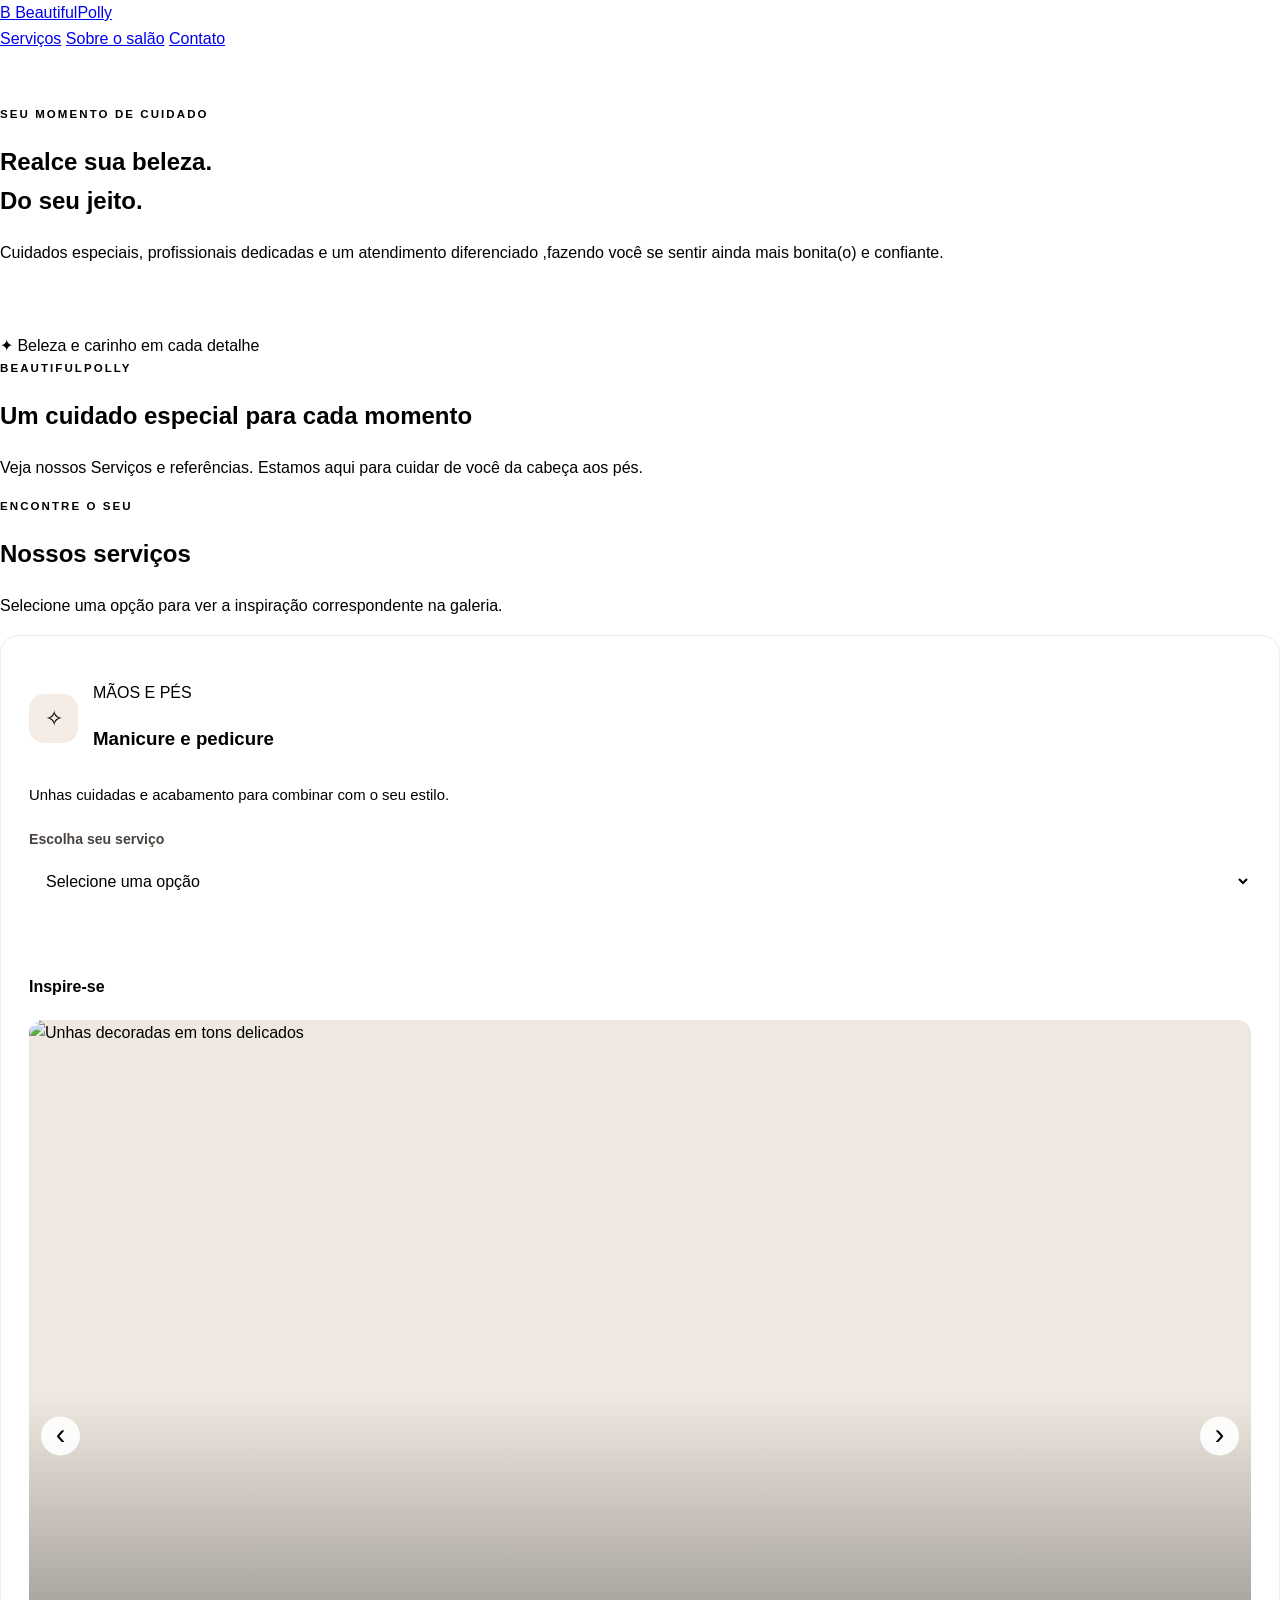
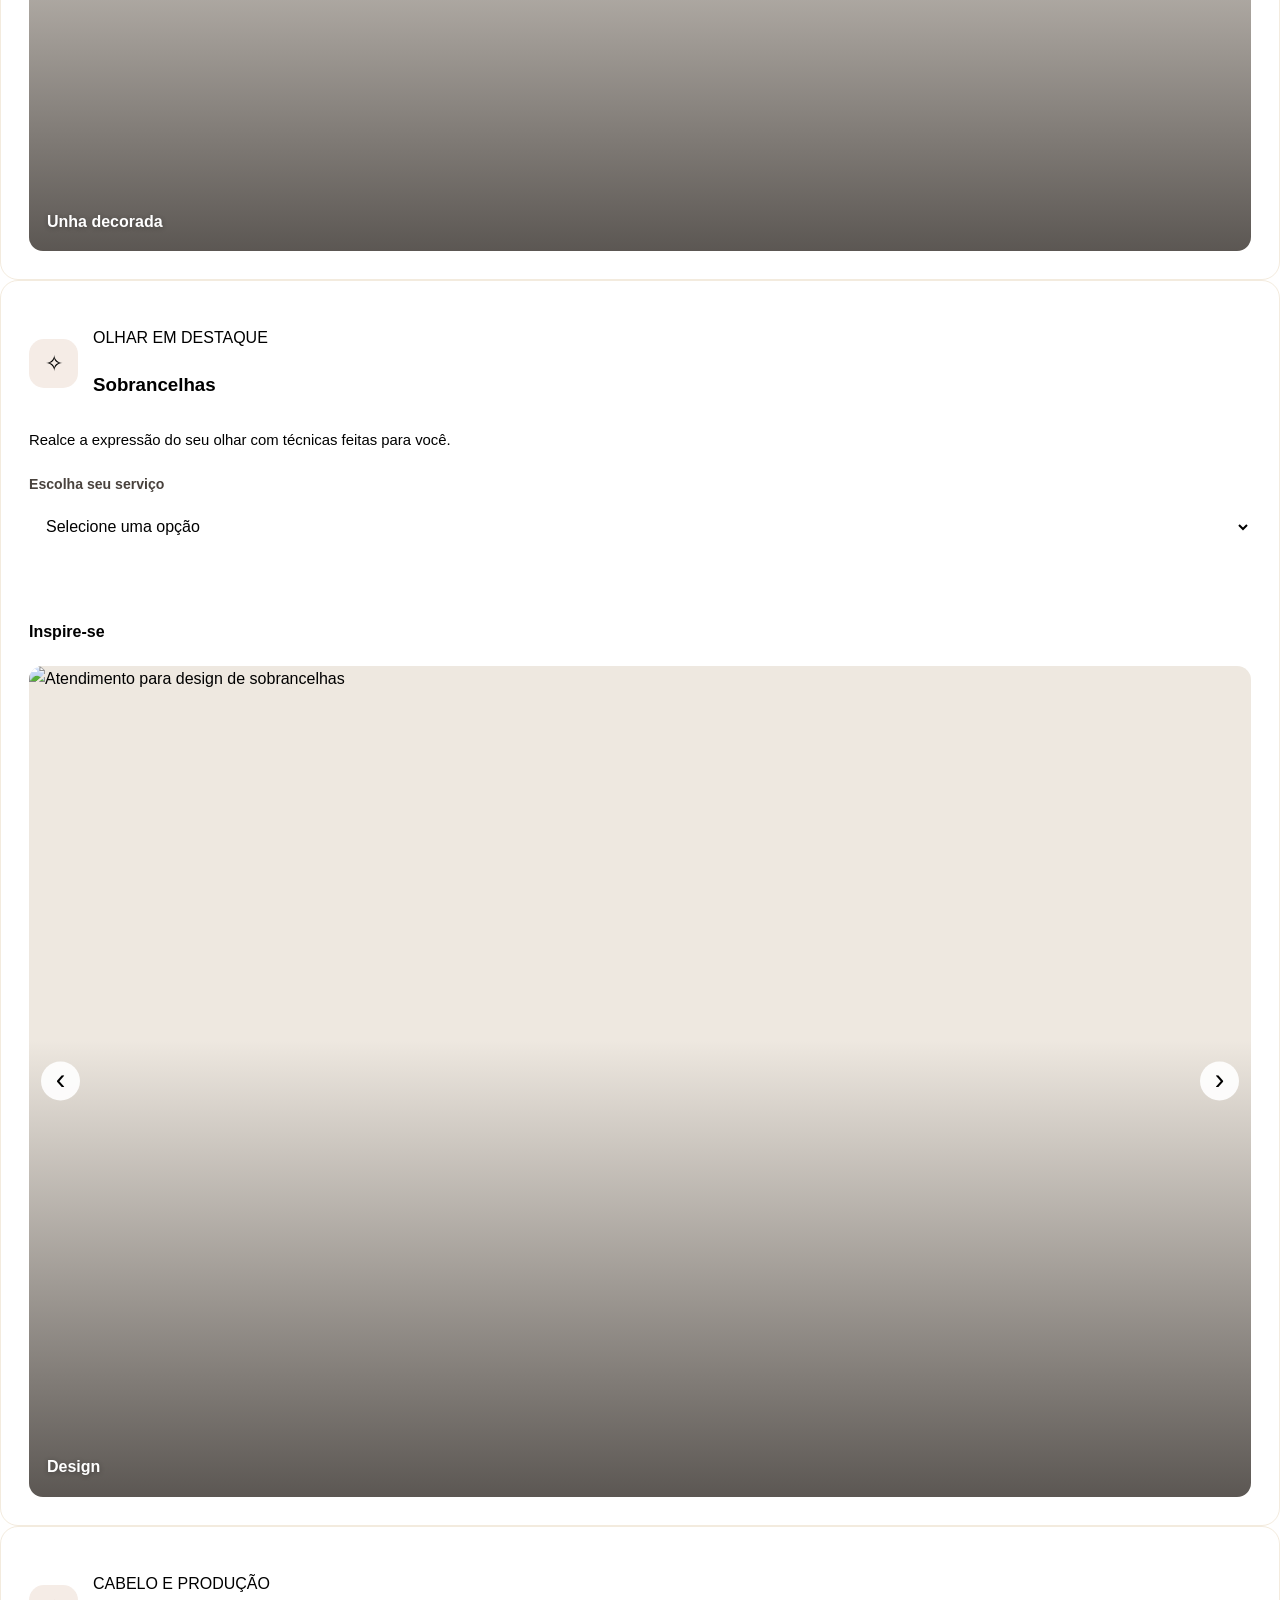
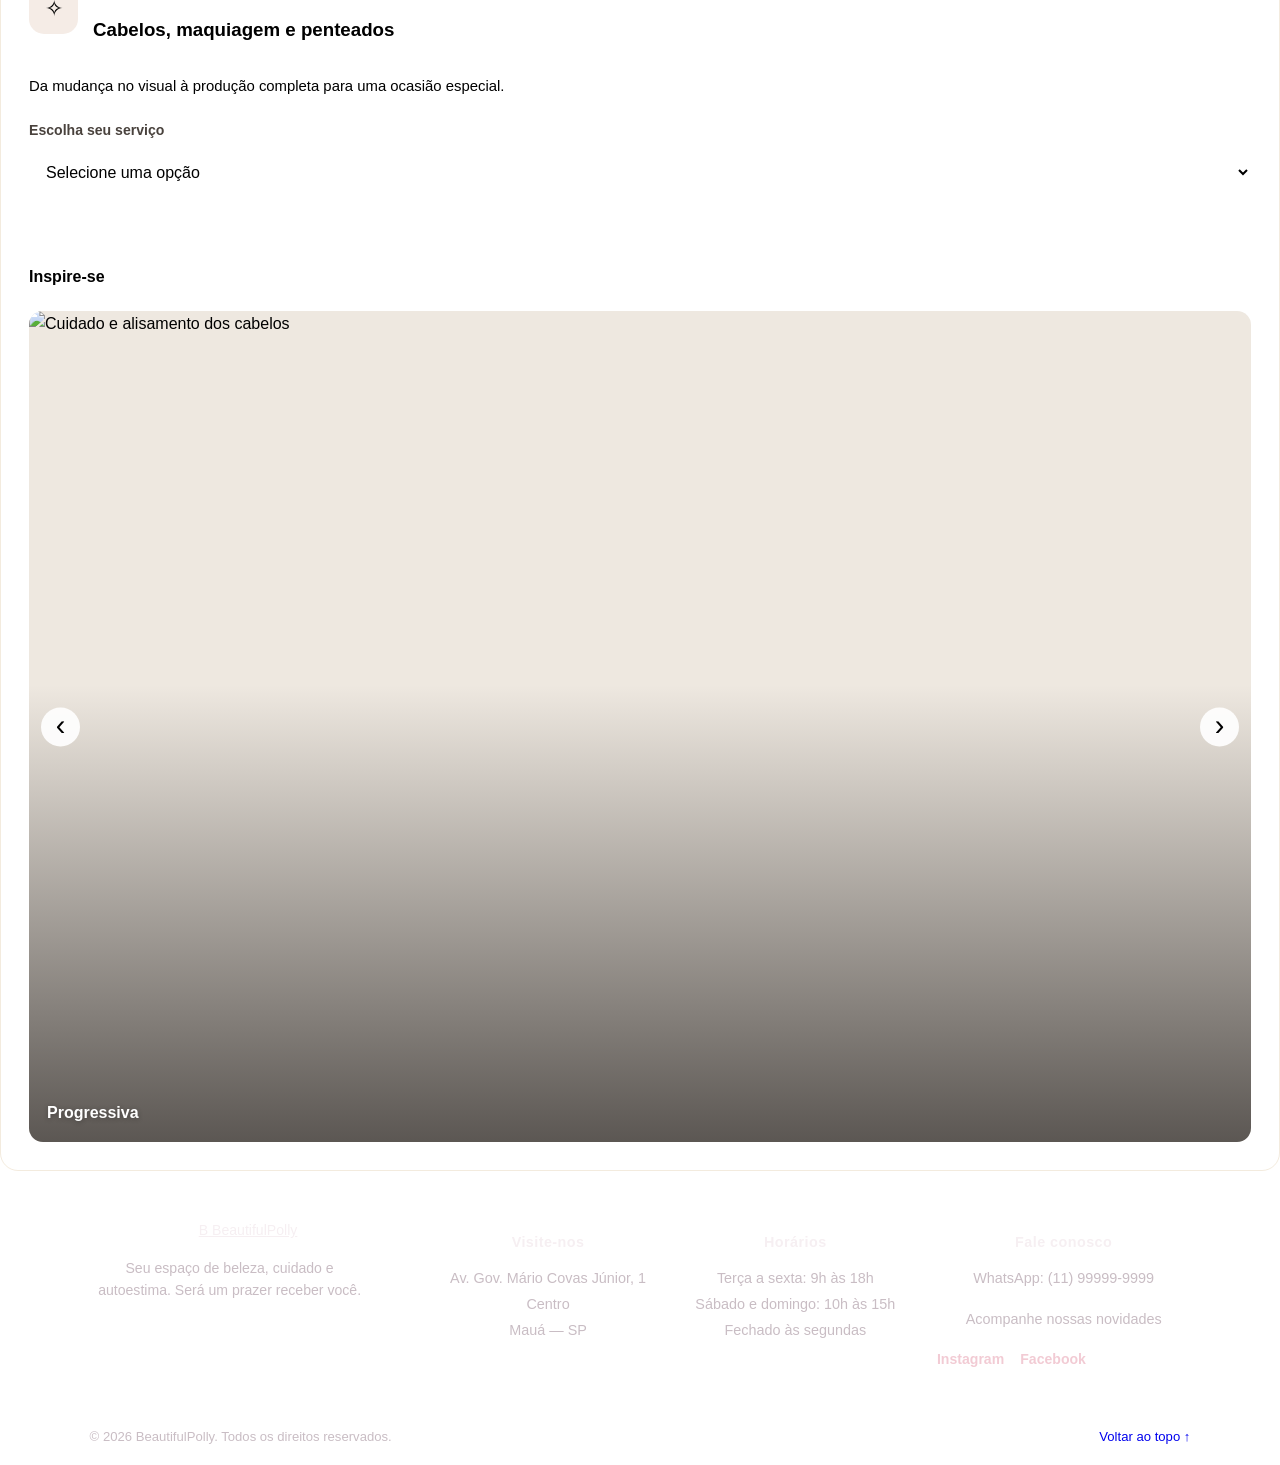
==== commit 0b0d9de0: "Update index.html" ====
--- a/front-end/index.html
+++ b/front-end/index.html
@@ -3,11 +3,11 @@
 <head>
     <meta charset="UTF-8">
     <meta name="viewport" content="width=device-width, initial-scale=1.0">
-<<<<<<< HEAD
+
     <meta name="theme-color" content="#382b35">
     <meta name="description" content="Agende seus serviços de beleza na BeautifulPolly. Manicure, sobrancelhas, cabelo, maquiagem e penteados.">
     <title>BeautifulPolly | Beleza e bem-estar</title>
-    <link rel="stylesheet" href="manicure.css?v=20261109-agendamentos">
+    <link rel="stylesheet" href="manicure.css?v=20261109-agenda-erro">
 </head>
 <body>
     <header class="site-header">
@@ -228,199 +228,13 @@
                 <label class="sr-only" for="cli-cep">CEP</label>
                 <input type="text" id="cli-cep" placeholder="CEP (00000-000)" autocomplete="postal-code" inputmode="numeric" maxlength="9" pattern="[0-9]{5}-?[0-9]{3}" required>
                 <p id="erro-agendamento" class="mensagem-erro" role="alert" aria-live="assertive"></p>
-=======
-    <meta name="theme-color" content="#26221f">
-    <title>Beautiful Polly | Beleza e cuidado</title>
-    <link rel="preconnect" href="https://fonts.googleapis.com">
-    <link rel="preconnect" href="https://fonts.gstatic.com" crossorigin>
-    <link href="https://fonts.googleapis.com/css2?family=DM+Sans:wght@400;500;600;700&family=Playfair+Display:wght@500;600;700&display=swap" rel="stylesheet">
-    <link rel="stylesheet" href="manicure.css">
-</head>
-<body>
-    <header class="container-topo">
-        <nav class="topo-nav" aria-label="Navegação principal">
-            <a class="marca" href="#" aria-label="Beautiful Polly, início">
-                <span class="marca-simbolo">BP</span>
-                <span>Beautiful <strong>Polly</strong></span>
-            </a>
-            <a class="nav-link" href="#servicos">Nossos serviços</a>
-            <button id="btn-consultar-reserva" class="btn-secondary" type="button">Consultar reserva</button>
-        </nav>
-        <div class="hero-conteudo">
-            <p class="eyebrow">BELEZA, CUIDADO E BEM-ESTAR</p>
-            <h1>Seu momento de <em>se sentir linda.</em></h1>
-            <p>Realce sua beleza com profissionais que cuidam de cada detalhe.</p>
-            <a class="btn-primary hero-cta" href="#servicos">Conheça os serviços <span aria-hidden="true">↓</span></a>
-            <p class="hero-local">Atendimento em Mauá e cidades próximas</p>
-        </div>
-    </header>
-
-    <main>
-        <section class="intro" id="servicos">
-            <p class="eyebrow">BEAUTIFUL POLLY</p>
-            <h2>Beleza feita para você</h2>
-            <p>Escolha seu cuidado, veja os horários e agende com praticidade.</p>
-            <div id="api-status" class="api-status" role="status" aria-live="polite">Carregando serviços...</div>
-        </section>
-
-        <div class="containers">
-            <section class="container-servico" id="secao-manicure">
-                <div class="service-heading"><span class="service-icon" aria-hidden="true">✦</span><div><p class="eyebrow">MÃOS & PÉS</p><h2>Manicure e pedicure</h2></div></div>
-                <div class="form-group">
-                    <label for="servico-unha">Escolha seu serviço</label>
-                    <select id="servico-unha" data-service-group="manicure" disabled><option value="">Carregando serviços...</option></select>
-                </div>
-                <div id="agendamento-unha" class="agendamento-container hidden">
-                    <div class="form-group">
-                        <label for="data-unha">Escolha a data</label>
-                        <input type="date" id="data-unha">
-                    </div>
-                    <div id="horarios-unha" class="horarios-grid" aria-live="polite"></div>
-                    <button id="btn-agendar-unha" class="btn-primary hidden" type="button">Continuar agendamento</button>
-                </div>
-                <section class="galeria-servicos" aria-label="Galeria de manicure e pedicure">
-                    <h3>Inspire-se</h3>
-                    <div class="carousel-container" id="carousel-unhas">
-                        <button class="carousel-btn prev" type="button" aria-label="Imagem anterior">‹</button>
-                        <div class="carousel-slide-wrapper"><div class="carousel-slides">
-                            <article class="slide"><img src="https://i.pinimg.com/originals/7d/c9/d7/7dc9d7f2c3acbea8d599c0aea354a5a6.jpg" alt="Unha decorada clássica"><span class="nome-servico">Unha decorada</span></article>
-                            <article class="slide"><img src="https://unhadecorada.site/wp-content/uploads/2021/01/unhas-p%C3%A9-e-m%C3%A3o-cores-diferentes-8-768x768.jpg" alt="Pé e mão em cores diferentes"><span class="nome-servico">Pé e mão</span></article>
-                            <article class="slide"><img src="https://tse1.mm.bing.net/th/id/OIP.oaQi8_VGrPEbTmiQxxJEdgHaHa?r=0&rs=1&pid=ImgDetMain&o=7&rm=3" alt="Esmaltação para os pés"><span class="nome-servico">Pé</span></article>
-                            <article class="slide"><img src="https://tse1.explicit.bing.net/th/id/OIP.O8uq1WbGVQH853PHP3Tw-gHaE7?r=0&rs=1&pid=ImgDetMain&o=7&rm=3" alt="Esmaltação das mãos"><span class="nome-servico">Mão</span></article>
-                            <article class="slide"><img src="https://www.dicasdemulher.com.br/wp-content/uploads/2019/05/modelos-de-unhas-46.jpg" alt="Unhas em gel com acabamento natural"><span class="nome-servico">Unha em gel</span></article>
-                            <article class="slide"><img src="https://d33wubrfki0l68.cloudfront.net/bc0de794ed2656f212f29f119ae03c57b49b279e/472db/static/b194f6e69cbf21151286e770e3fdc54b/b5cea/unha-fibra-de-vidro-glitter.png" alt="Unhas de fibra com glitter"><span class="nome-servico">Unha de fibra</span></article>
-                            <article class="slide"><img src="https://static.vecteezy.com/ti/fotos-gratis/p2/22372545-manicure-e-unha-extensao-com-acrilico-e-gel-a-projeto-e-fez-com-reflexivo-gel-esmaltes-foto.jpg" alt="Unhas de acrílico decoradas"><span class="nome-servico">Unha de acrílico</span></article>
-                        </div></div>
-                        <button class="carousel-btn next" type="button" aria-label="Próxima imagem">›</button>
-                    </div>
-                </section>
-            </section>
-
-            <section class="container-servico" id="secao-sobrancelha">
-                <div class="service-heading"><span class="service-icon" aria-hidden="true">✧</span><div><p class="eyebrow">OLHAR</p><h2>Sobrancelhas</h2></div></div>
-                <div class="form-group">
-                    <label for="servico-sobrancelha">Escolha seu serviço</label>
-                    <select id="servico-sobrancelha" data-service-group="sobrancelha" disabled><option value="">Carregando serviços...</option></select>
-                </div>
-                <div id="agendamento-sobrancelha" class="agendamento-container hidden">
-                    <div class="form-group">
-                        <label for="data-sobrancelha">Escolha a data</label>
-                        <input type="date" id="data-sobrancelha">
-                    </div>
-                    <div id="horarios-sobrancelha" class="horarios-grid" aria-live="polite"></div>
-                    <button id="btn-agendar-sobrancelha" class="btn-primary hidden" type="button">Continuar agendamento</button>
-                </div>
-                <section class="galeria-servicos" aria-label="Galeria de sobrancelhas">
-                    <h3>Detalhes que fazem a diferença</h3>
-                    <div class="carousel-container" id="carousel-sobrancelhas">
-                        <button class="carousel-btn prev" type="button" aria-label="Imagem anterior">‹</button>
-                        <div class="carousel-slide-wrapper"><div class="carousel-slides">
-                            <article class="slide"><img src="https://i0.wp.com/priflor.com/wp-content/uploads/2023/02/esteticista-trabalhando-nas-sobrancelhas-de-uma-cliente-scaled.jpg?resize=2048%2C1363&ssl=1" alt="Procedimento de design de sobrancelhas"><span class="nome-servico">Design</span></article>
-                            <article class="slide"><img src="https://th.bing.com/th/id/R.eb1fa3112455b542e28cdff7898caa32?rik=h6uIV9yt2qInuQ&pid=ImgRaw&r=0" alt="Sobrancelhas com henna"><span class="nome-servico">Henna</span></article>
-                            <article class="slide"><img src="https://i.pinimg.com/originals/10/19/d6/1019d602d259ad3b92dc5f89d6e8680e.jpg" alt="Sobrancelha com microblading"><span class="nome-servico">Microblading</span></article>
-                            <article class="slide"><img src="https://casaeconstrucao.org/wp-content/uploads/2021/06/15-resultado-de-sobrancelha-fio-a-fio.jpg" alt="Sobrancelhas fio a fio"><span class="nome-servico">Fio a fio</span></article>
-                        </div></div>
-                        <button class="carousel-btn next" type="button" aria-label="Próxima imagem">›</button>
-                    </div>
-                </section>
-            </section>
-
-            <section class="container-servico" id="secao-maquiagem">
-                <div class="service-heading"><span class="service-icon" aria-hidden="true">✧</span><div><p class="eyebrow">PRODUÇÃO ESPECIAL</p><h2>Maquiagem</h2></div></div>
-                <p class="service-description">Produções para festas, formaturas e o grande dia.</p>
-                <div class="form-group">
-                    <label for="servico-maquiagem">Escolha seu estilo</label>
-                    <select id="servico-maquiagem" data-service-group="maquiagem" disabled><option value="">Carregando serviços...</option></select>
-                </div>
-                <div id="agendamento-maquiagem" class="agendamento-container hidden">
-                    <div class="form-group">
-                        <label for="data-maquiagem">Escolha a data</label>
-                        <input type="date" id="data-maquiagem">
-                    </div>
-                    <div id="horarios-maquiagem" class="horarios-grid" aria-live="polite"></div>
-                    <button id="btn-agendar-maquiagem" class="btn-primary hidden" type="button">Continuar agendamento</button>
-                </div>
-                <section class="galeria-servicos" aria-label="Galeria de maquiagens">
-                    <h3>Maquiagens para cada ocasião</h3>
-                    <div class="carousel-container" id="carousel-maquiagem">
-                        <button class="carousel-btn prev" type="button" aria-label="Imagem anterior">‹</button>
-                        <div class="carousel-slide-wrapper"><div class="carousel-slides">
-                            <article class="slide"><img src="https://images.unsplash.com/photo-1487412720507-e7ab37603c6f?auto=format&fit=crop&w=900&q=85" alt="Maquiagem social sofisticada"><span class="nome-servico">Social</span></article>
-                            <article class="slide"><img src="https://images.unsplash.com/photo-1522335789203-aabd1fc54bc9?auto=format&fit=crop&w=900&q=85" alt="Produção de maquiagem para noiva"><span class="nome-servico">Noiva</span></article>
-                            <article class="slide"><img src="https://images.unsplash.com/photo-1508214751196-bcfd4ca60f91?auto=format&fit=crop&w=900&q=85" alt="Maquiagem para debutante"><span class="nome-servico">Debutante</span></article>
-                        </div></div>
-                        <button class="carousel-btn next" type="button" aria-label="Próxima imagem">›</button>
-                    </div>
-                </section>
-            </section>
-
-            <section class="container-servico" id="secao-cabelos">
-                <div class="service-heading"><span class="service-icon" aria-hidden="true">✦</span><div><p class="eyebrow">CORTE, COR & ESTILO</p><h2>Cabelos</h2></div></div>
-                <p class="service-description">Do penteado à cor iluminada: encontre seu próximo visual.</p>
-                <div class="form-group">
-                    <label for="servico-cabelos">Escolha seu serviço</label>
-                    <select id="servico-cabelos" data-service-group="cabelos" disabled><option value="">Carregando serviços...</option></select>
-                </div>
-                <div id="agendamento-cabelos" class="agendamento-container hidden">
-                    <div class="form-group">
-                        <label for="data-cabelos">Escolha a data</label>
-                        <input type="date" id="data-cabelos">
-                    </div>
-                    <div id="horarios-cabelos" class="horarios-grid" aria-live="polite"></div>
-                    <button id="btn-agendar-cabelos" class="btn-primary hidden" type="button">Continuar agendamento</button>
-                </div>
-                <section class="galeria-servicos" aria-label="Galeria de cabelos">
-                    <h3>Inspire-se para mudar</h3>
-                    <div class="carousel-container" id="carousel-cabelos">
-                        <button class="carousel-btn prev" type="button" aria-label="Imagem anterior">‹</button>
-                        <div class="carousel-slide-wrapper"><div class="carousel-slides">
-                            <article class="slide"><img src="https://images.unsplash.com/photo-1522337360788-8b13dee7a37e?auto=format&fit=crop&w=900&q=85" alt="Penteado elegante para ocasião especial"><span class="nome-servico">Penteados</span></article>
-                            <article class="slide"><img src="https://images.unsplash.com/photo-1519699047748-de8e457a634e?auto=format&fit=crop&w=900&q=85" alt="Cabelo loiro com mechas iluminadas"><span class="nome-servico">Loiro iluminado e luzes</span></article>
-                            <article class="slide"><img src="https://images.unsplash.com/photo-1595476108010-b4d1f102b1b1?auto=format&fit=crop&w=900&q=85" alt="Cabelo castanho com morena iluminada"><span class="nome-servico">Morena iluminada</span></article>
-                            <article class="slide"><img src="https://images.unsplash.com/photo-1560869713-7d0a29430803?auto=format&fit=crop&w=900&q=85" alt="Corte de cabelo moderno em camadas"><span class="nome-servico">Cortes</span></article>
-                        </div></div>
-                        <button class="carousel-btn next" type="button" aria-label="Próxima imagem">›</button>
-                    </div>
-                </section>
-            </section>
-        </div>
-    </main>
-
-    <div id="modal-agendamento" class="modal hidden" aria-hidden="true">
-        <div class="modal-conteudo" role="dialog" aria-modal="true" aria-labelledby="titulo-modal-agendamento">
-            <button class="modal-fechar" type="button" aria-label="Fechar">&times;</button>
-            <p class="eyebrow">SÓ MAIS UM PASSO</p>
-            <h2 id="titulo-modal-agendamento">Seus dados</h2>
-            <form id="form-coleta-dados">
-                <label for="cli-nome">Nome completo</label>
-                <input type="text" id="cli-nome" autocomplete="name" required>
-                <label for="cli-tel">Telefone com DDD</label>
-                <input type="tel" id="cli-tel" autocomplete="tel" required>
-                <label for="cli-email">E-mail</label>
-                <input type="email" id="cli-email" autocomplete="email" required>
-                <label for="cli-end">Endereço</label>
-                <input type="text" id="cli-end" autocomplete="street-address" required>
-                <label for="cli-cpf">CPF</label>
-                <input type="text" id="cli-cpf" inputmode="numeric" maxlength="14" placeholder="000.000.000-00" required>
-                <label for="cli-cidade">Cidade / região</label>
-                <select id="cli-cidade" required>
-                    <option value="" selected disabled>Selecione sua cidade</option>
-                    <option value="Mauá">Mauá</option>
-                    <option value="Santo André">Santo André</option>
-                    <option value="São Caetano do Sul">São Caetano do Sul</option>
-                    <option value="Ribeirão Pires">Ribeirão Pires</option>
-                    <option value="Capuava">Capuava</option>
-                </select>
-                <label for="cli-cep">CEP</label>
-                <input type="text" id="cli-cep" inputmode="numeric" autocomplete="postal-code" maxlength="9" placeholder="00000-000" required>
-                <p class="form-hint">Atendemos Mauá, Santo André, São Caetano do Sul, Ribeirão Pires e Capuava.</p>
->>>>>>> 3d23365bc154635428577a2225d9f06a99bafe91
+
                 <button type="submit" class="btn-primary">Confirmar agendamento</button>
             </form>
         </div>
     </div>
 
-<<<<<<< HEAD
+
     <div id="modal-confirmacao" class="modal hidden" aria-hidden="true">
         <div class="modal-conteudo confirmacao-conteudo" role="dialog" aria-modal="true" aria-labelledby="titulo-confirmacao">
             <div class="confirmacao-icone" aria-hidden="true">✓</div>
@@ -450,23 +264,12 @@
                 <label for="consulta-identificador">Nome ou e-mail cadastrado</label>
                 <input type="text" id="consulta-identificador" autocomplete="name" placeholder="Ex.: Maria ou maria@email.com" required>
                 <button class="btn-primary" type="submit">Buscar reservas</button>
-=======
-    <div id="modal-consulta" class="modal hidden" aria-hidden="true">
-        <div class="modal-conteudo" role="dialog" aria-modal="true" aria-labelledby="titulo-modal-consulta">
-            <button id="fechar-consulta" class="modal-fechar" type="button" aria-label="Fechar">&times;</button>
-            <p class="eyebrow">BEAUTIFUL POLLY</p>
-            <h2 id="titulo-modal-consulta">Consultar reserva</h2>
-            <form id="form-consulta">
-                <label for="consulta-nome">Informe seu nome</label>
-                <input type="text" id="consulta-nome" required>
-                <button class="btn-primary" type="submit">Buscar reserva</button>
->>>>>>> 3d23365bc154635428577a2225d9f06a99bafe91
+
             </form>
             <div id="resultado-consulta" aria-live="polite"></div>
         </div>
     </div>
 
-<<<<<<< HEAD
     <footer class="site-footer" id="contato">
         <div class="footer-main">
             <div class="footer-brand">
@@ -493,45 +296,8 @@
         </div>
         <div class="footer-bottom"><span>© 2026 BeautifulPolly. Todos os direitos reservados.</span><a href="#inicio">Voltar ao topo ↑</a></div>
     </footer>
-    <script src="manicure.js?v=20261109-agendamentos"></script>
-=======
-    <div id="modal-obrigado" class="modal hidden" aria-hidden="true">
-        <div class="modal-conteudo obrigado-conteudo" role="dialog" aria-modal="true" aria-labelledby="titulo-obrigado">
-            <p class="obrigado-emoji" aria-hidden="true">💖</p>
-            <p class="eyebrow">AGENDAMENTO REALIZADO</p>
-            <h2 id="titulo-obrigado">Obrigado pela preferência!</h2>
-            <p class="obrigado-confirmacao">Enviaremos um e-mail para confirmar os dados do seu agendamento.</p>
-            <section class="politica-agendamento" aria-labelledby="titulo-politica">
-                <h3 id="titulo-politica">Para que seu atendimento seja perfeito</h3>
-                <ul>
-                    <li>Chegue com até 10 minutos de antecedência.</li>
-                    <li>Em caso de atraso, avise o salão. Atrasos podem reduzir o tempo do serviço ou exigir remarcação.</li>
-                    <li>Para cancelar ou remarcar, avise com pelo menos 24 horas de antecedência.</li>
-                    <li>O não comparecimento sem aviso poderá exigir novo agendamento conforme disponibilidade.</li>
-                </ul>
-            </section>
-            <button id="btn-voltar-inicio" class="btn-primary" type="button">Voltar à página inicial</button>
-        </div>
-    </div>
-
-    <footer>
-        <a class="marca marca-footer" href="#"><span class="marca-simbolo">BP</span><span>Beautiful <strong>Polly</strong></span></a>
-        <p>Beleza e cuidado em Mauá e região.</p>
-        <address class="footer-address">Av. Bonita, 123 · Mauá/SP</address>
-        <div class="footer-social" aria-label="Redes sociais">
-            <a href="https://www.instagram.com/popo7293/" target="_blank" rel="noopener noreferrer" aria-label="Instagram: popo7293" title="Instagram: popo7293">
-                <svg viewBox="0 0 24 24" aria-hidden="true"><rect x="3" y="3" width="18" height="18" rx="5"></rect><circle cx="12" cy="12" r="4"></circle><circle class="icon-fill" cx="18" cy="6" r="1"></circle></svg>
-            </a>
-            <a href="https://www.facebook.com/share/1FKnjUipRu/" target="_blank" rel="noopener noreferrer" aria-label="Facebook: Polly Ydhdhaj" title="Facebook: Polly Ydhdhaj">
-                <svg viewBox="0 0 24 24" aria-hidden="true"><path class="icon-fill" d="M13.5 21v-8h2.7l.4-3h-3.1V8.1c0-.9.3-1.5 1.6-1.5h1.7V3.9c-.3 0-1.4-.1-2.6-.1-2.6 0-4.4 1.6-4.4 4.5V10H7v3h2.8v8h3.7Z"></path></svg>
-            </a>
-            <a href="https://wa.me/5511999999999" target="_blank" rel="noopener noreferrer" aria-label="WhatsApp" title="WhatsApp">
-                <svg viewBox="0 0 24 24" aria-hidden="true"><path d="M20.5 11.7a8.4 8.4 0 0 1-12.4 7.4L3 20.5l1.5-4.9a8.4 8.4 0 1 1 16-3.9Z"></path><path d="M8.2 7.8c.2-.4.4-.4.7-.4h.5c.2 0 .4.1.5.4l.8 1.9c.1.2.1.4-.1.6l-.6.7c-.2.2-.2.4-.1.6.4.7 1.1 1.4 1.8 1.8.2.1.4.1.6-.1l.7-.8c.2-.2.4-.2.6-.1l1.8.9c.2.1.4.2.4.4s-.1 1-.7 1.5c-.5.5-1.2.7-1.8.6-.7-.1-1.6-.4-2.7-1.1-1.4-.9-2.5-2.3-2.8-2.7-.3-.4-.8-1.2-.8-2.1s.5-1.7.7-2.1Z"></path></svg>
-            </a>
-        </div>
-        <p class="footer-local"><strong>Cidades atendidas:</strong> Mauá · Santo André · São Caetano do Sul · Ribeirão Pires · Capuava</p>
-    </footer>
-    <script src="manicure.js"></script>
->>>>>>> 3d23365bc154635428577a2225d9f06a99bafe91
+    <script src="manicure.js?v=20261109-disponibilidade-global"></script>
+
 </body>
-</html>
+
+       
--- a/front-end/manicure.css
+++ b/front-end/manicure.css
@@ -1,352 +1,9 @@
 :root {
-<<<<<<< HEAD
-    --primary: #bd7183;
-    --primary-dark: #925466;
-    --ink: #382b35;
-    --muted: #746b72;
-    --rose: #f6e9eb;
-    --cream: #fbf8f4;
-    --white: #fff;
-    --border: #eadfe1;
-    --shadow: 0 16px 46px rgba(56, 43, 53, 0.09);
-=======
-    --ink: #26221f;
-    --muted: #716963;
-    --cream: #f7f4ef;
-    --paper: #fffefa;
-    --rose: #a55e62;
-    --rose-dark: #85464b;
-    --gold: #c6a36a;
-    --line: #e9e2d9;
-    --shadow: 0 18px 48px rgba(38, 34, 31, 0.09);
->>>>>>> 3d23365bc154635428577a2225d9f06a99bafe91
+
     --radius: 18px;
     --transition: 0.25s ease;
 }
 
-<<<<<<< HEAD
-* {
-    box-sizing: border-box;
-    margin: 0;
-    padding: 0;
-}
-
-html {
-    scroll-behavior: smooth;
-}
-
-body {
-    background: var(--cream);
-    color: var(--ink);
-    font-family: "Segoe UI", Arial, sans-serif;
-    line-height: 1.6;
-}
-
-button,
-input,
-select {
-    font: inherit;
-}
-
-a {
-    color: inherit;
-}
-
-.site-header {
-    align-items: center;
-    background: rgba(255, 255, 255, 0.96);
-    box-shadow: 0 4px 22px rgba(56, 43, 53, 0.06);
-    display: flex;
-    gap: 32px;
-    justify-content: space-between;
-    padding: 15px clamp(20px, 6vw, 88px);
-    position: sticky;
-    top: 0;
-    z-index: 20;
-}
-
-.brand {
-    align-items: center;
-    color: var(--ink);
-    display: inline-flex;
-    font-size: 1.25rem;
-    font-weight: 750;
-    gap: 10px;
-    text-decoration: none;
-    white-space: nowrap;
-}
-
-.brand-mark {
-    align-items: center;
-    background: var(--ink);
-    border-radius: 50%;
-    color: #f5d6dc;
-    display: inline-flex;
-    font-family: Georgia, serif;
-    font-size: 1.3rem;
-    height: 38px;
-    justify-content: center;
-    width: 38px;
-}
-
-.brand-accent {
-    color: var(--primary);
-}
-
-.main-nav {
-    align-items: center;
-    display: flex;
-    gap: clamp(16px, 3vw, 38px);
-}
-
-.main-nav a {
-    color: var(--muted);
-    font-size: 0.92rem;
-    font-weight: 600;
-    text-decoration: none;
-    transition: color var(--transition);
-}
-
-.main-nav a:hover,
-.footer-bottom a:hover,
-.footer-column a:hover {
-    color: var(--primary);
-}
-
-.btn-primary,
-.btn-secondary {
-    align-items: center;
-    border: 0;
-    border-radius: 999px;
-    cursor: pointer;
-    display: inline-flex;
-    font-weight: 700;
-    justify-content: center;
-    min-height: 46px;
-    padding: 11px 22px;
-    text-decoration: none;
-    transition: background var(--transition), transform var(--transition), box-shadow var(--transition);
-}
-
-.btn-primary {
-    background: var(--primary);
-    color: var(--white);
-}
-
-.btn-secondary {
-    background: var(--ink);
-    color: var(--white);
-    white-space: nowrap;
-}
-
-.btn-primary:hover,
-.btn-secondary:hover {
-    background: var(--primary-dark);
-    box-shadow: 0 8px 20px rgba(146, 84, 102, 0.2);
-    transform: translateY(-2px);
-}
-
-.hero {
-    align-items: center;
-    background: linear-gradient(105deg, #f7e9e8 0%, #f7e9e8 35%, rgba(247, 233, 232, 0.72) 55%, rgba(247, 233, 232, 0.08) 100%), url("../backend/salaopolly.png") center 50% / cover;
-    display: flex;
-    min-height: 490px;
-    padding: 70px clamp(24px, 10vw, 150px);
-}
-
-.hero-content {
-    max-width: 570px;
-}
-
-.eyebrow {
-    color: var(--primary-dark);
-    font-size: 0.75rem;
-    font-weight: 800;
-    letter-spacing: 0.18em;
-}
-
-.hero h1 {
-    font-family: Georgia, "Times New Roman", serif;
-    font-size: clamp(2.8rem, 6vw, 5rem);
-    font-weight: 500;
-    letter-spacing: -0.045em;
-    line-height: 1.05;
-    margin: 18px 0;
-}
-
-.hero h1 span {
-    color: var(--primary-dark);
-    font-style: italic;
-}
-
-.hero-copy {
-    color: #5e525b;
-    font-size: 1.08rem;
-    max-width: 480px;
-}
-
-.hero-button {
-    gap: 12px;
-    margin-top: 28px;
-}
-
-.hero-note {
-    align-items: center;
-    background: rgba(255, 255, 255, 0.92);
-    border-radius: 999px;
-    bottom: 28px;
-    box-shadow: var(--shadow);
-    color: var(--ink);
-    display: flex;
-    font-size: 0.9rem;
-    font-weight: 650;
-    gap: 10px;
-    padding: 11px 18px;
-    position: absolute;
-    right: 30px;
-}
-
-.hero-note span {
-    color: var(--primary);
-    font-size: 1.2rem;
-}
-
-.hero-image {
-    align-self: stretch;
-    flex: 1;
-    position: relative;
-}
-
-.intro-section {
-    margin: 0 auto;
-    max-width: 780px;
-    padding: 76px 24px 62px;
-    text-align: center;
-}
-
-.intro-section h2,
-.section-heading h2 {
-    font-family: Georgia, "Times New Roman", serif;
-    font-size: clamp(2rem, 4vw, 3rem);
-    font-weight: 500;
-    letter-spacing: -0.035em;
-    line-height: 1.2;
-    margin: 10px 0 14px;
-}
-
-.intro-section > p:last-child,
-.section-heading > p {
-    color: var(--muted);
-}
-
-.services-section {
-    margin: 0 auto;
-    max-width: 1320px;
-    padding: 10px 28px 90px;
-    scroll-margin-top: 90px;
-}
-
-.section-heading {
-    align-items: end;
-    display: flex;
-    justify-content: space-between;
-    margin: 0 auto 28px;
-    max-width: 1120px;
-}
-
-.section-heading > p {
-    max-width: 360px;
-    padding-bottom: 8px;
-}
-
-.service-grid {
-    align-items: start;
-    display: grid;
-    gap: 24px;
-    grid-template-columns: repeat(2, minmax(0, 1fr));
-    margin: 0 auto;
-    max-width: 1120px;
-}
-
-.container-servico {
-    background: var(--white);
-    border: 1px solid rgba(234, 223, 225, 0.9);
-    border-radius: var(--radius);
-    box-shadow: var(--shadow);
-    min-width: 0;
-    padding: 26px;
-}
-
-.service-heading {
-    align-items: center;
-    display: flex;
-    gap: 14px;
-    margin-bottom: 10px;
-}
-
-.service-icon {
-    align-items: center;
-    background: var(--rose);
-    border-radius: 14px;
-    color: var(--primary-dark);
-    display: inline-flex;
-    font-size: 1.65rem;
-    height: 52px;
-    justify-content: center;
-    width: 52px;
-}
-
-.service-kicker {
-    color: var(--primary-dark);
-    font-size: 0.68rem;
-    font-weight: 800;
-    letter-spacing: 0.13em;
-}
-
-.service-heading h3 {
-    font-family: Georgia, "Times New Roman", serif;
-    font-size: 1.48rem;
-    font-weight: 500;
-    line-height: 1.25;
-}
-
-.service-description {
-    color: var(--muted);
-    font-size: 0.93rem;
-    margin: 0 0 20px;
-    min-height: 48px;
-}
-
-.form-group {
-    margin-bottom: 14px;
-}
-
-.form-group label,
-#form-consulta label {
-    display: block;
-    font-size: 0.9rem;
-    font-weight: 700;
-    margin-bottom: 7px;
-}
-
-select,
-input:not([type="checkbox"]) {
-    background-color: #fff;
-    border: 1px solid var(--border);
-    border-radius: 11px;
-    color: var(--ink);
-    min-height: 48px;
-    padding: 11px 13px;
-    transition: border var(--transition), box-shadow var(--transition);
-    width: 100%;
-}
-
-select:focus,
-input:focus {
-    border-color: var(--primary);
-    box-shadow: 0 0 0 3px rgba(189, 113, 131, 0.14);
-    outline: none;
-=======
 * { box-sizing: border-box; }
 
 html { scroll-behavior: smooth; }
@@ -533,156 +190,22 @@
     border-radius: 10px;
     outline: none;
     transition: border-color var(--transition), box-shadow var(--transition);
->>>>>>> 3d23365bc154635428577a2225d9f06a99bafe91
+
 }
 
 select:focus, input:focus { border-color: var(--rose); box-shadow: 0 0 0 3px rgba(165,94,98,.12); }
 select:disabled { color: #8c8580; background: #f7f5f2; cursor: wait; }
 
 .agendamento-container {
-<<<<<<< HEAD
-    border-top: 1px solid var(--border);
-    margin-top: 20px;
-    padding-top: 18px;
-=======
+
     margin-top: 21px;
     padding-top: 20px;
     border-top: 1px solid var(--line);
->>>>>>> 3d23365bc154635428577a2225d9f06a99bafe91
+
 }
 
 .horarios-grid {
     display: grid;
-<<<<<<< HEAD
-    gap: 8px;
-    grid-template-columns: repeat(auto-fill, minmax(82px, 1fr));
-    margin: 12px 0;
-}
-
-.hora-btn {
-    background: #fff;
-    border: 1px solid var(--border);
-    border-radius: 9px;
-    color: var(--ink);
-    cursor: pointer;
-    min-height: 40px;
-    transition: var(--transition);
-}
-
-.hora-btn:hover,
-.hora-btn.selected {
-    background: var(--primary);
-    border-color: var(--primary);
-    color: var(--white);
-}
-
-.hora-btn:disabled,
-.hora-btn:disabled:hover {
-    background: #f2eeee;
-    border-color: #e5dcde;
-    color: #8d8288;
-    cursor: not-allowed;
-    font-size: 0.78rem;
-}
-
-.agendamento-container > .btn-primary {
-    margin-top: 4px;
-    width: 100%;
-}
-
-.galeria-servicos {
-    border-top: 1px solid #f0e8e9;
-    margin-top: 25px;
-    padding-top: 19px;
-}
-
-.galeria-servicos h4 {
-    font-size: 0.88rem;
-    margin-bottom: 12px;
-}
-
-.carousel-container {
-    border-radius: 13px;
-    margin: 0 auto;
-    max-width: 430px;
-    overflow: hidden;
-    position: relative;
-}
-
-.carousel-slide-wrapper {
-    aspect-ratio: 1 / 0.82;
-    position: relative;
-    width: 100%;
-}
-
-.carousel-slides {
-    display: flex;
-    height: 100%;
-    left: 0;
-    position: absolute;
-    top: 0;
-    transition: transform 0.5s ease-in-out;
-    width: 100%;
-}
-
-.slide {
-    align-items: center;
-    display: flex;
-    flex: 0 0 100%;
-    flex-direction: column;
-    justify-content: center;
-    min-width: 0;
-    text-align: center;
-}
-
-.slide img {
-    border-radius: 12px;
-    height: calc(100% - 34px);
-    object-fit: cover;
-    width: 100%;
-}
-
-.nome-servico {
-    color: var(--primary-dark);
-    font-size: 0.84rem;
-    font-weight: 700;
-    padding-top: 7px;
-}
-
-.carousel-btn {
-    align-items: center;
-    background: rgba(255, 255, 255, 0.92);
-    border: 0;
-    border-radius: 50%;
-    color: var(--ink);
-    cursor: pointer;
-    display: flex;
-    font-size: 1.7rem;
-    height: 40px;
-    justify-content: center;
-    line-height: 1;
-    position: absolute;
-    top: 43%;
-    transition: background var(--transition), color var(--transition);
-    width: 40px;
-    z-index: 2;
-}
-
-.carousel-btn:hover {
-    background: var(--primary);
-    color: var(--white);
-}
-
-.carousel-btn.prev {
-    left: 10px;
-}
-
-.carousel-btn.next {
-    right: 10px;
-}
-
-.modal {
-=======
     grid-template-columns: repeat(auto-fill, minmax(76px, 1fr));
     gap: 8px;
     margin: 14px 0;
@@ -759,7 +282,6 @@
     z-index: 20;
     inset: 0;
     display: flex;
->>>>>>> 3d23365bc154635428577a2225d9f06a99bafe91
     align-items: center;
     background: rgba(35, 28, 34, 0.65);
     display: flex;
@@ -767,7 +289,6 @@
     justify-content: center;
     overflow-y: auto;
     padding: 20px;
-<<<<<<< HEAD
     position: fixed;
     z-index: 50;
 }
@@ -1592,7 +1113,7 @@
         scroll-behavior: auto !important;
         transition-duration: 0.01ms !important;
     }
-=======
+
     background: rgba(30,26,23,.68);
     backdrop-filter: blur(5px);
 }
@@ -1687,5 +1208,5 @@
 
 @media (prefers-reduced-motion: reduce) {
     *, *::before, *::after { scroll-behavior: auto !important; transition-duration: .01ms !important; }
->>>>>>> 3d23365bc154635428577a2225d9f06a99bafe91
-}
+
+}
